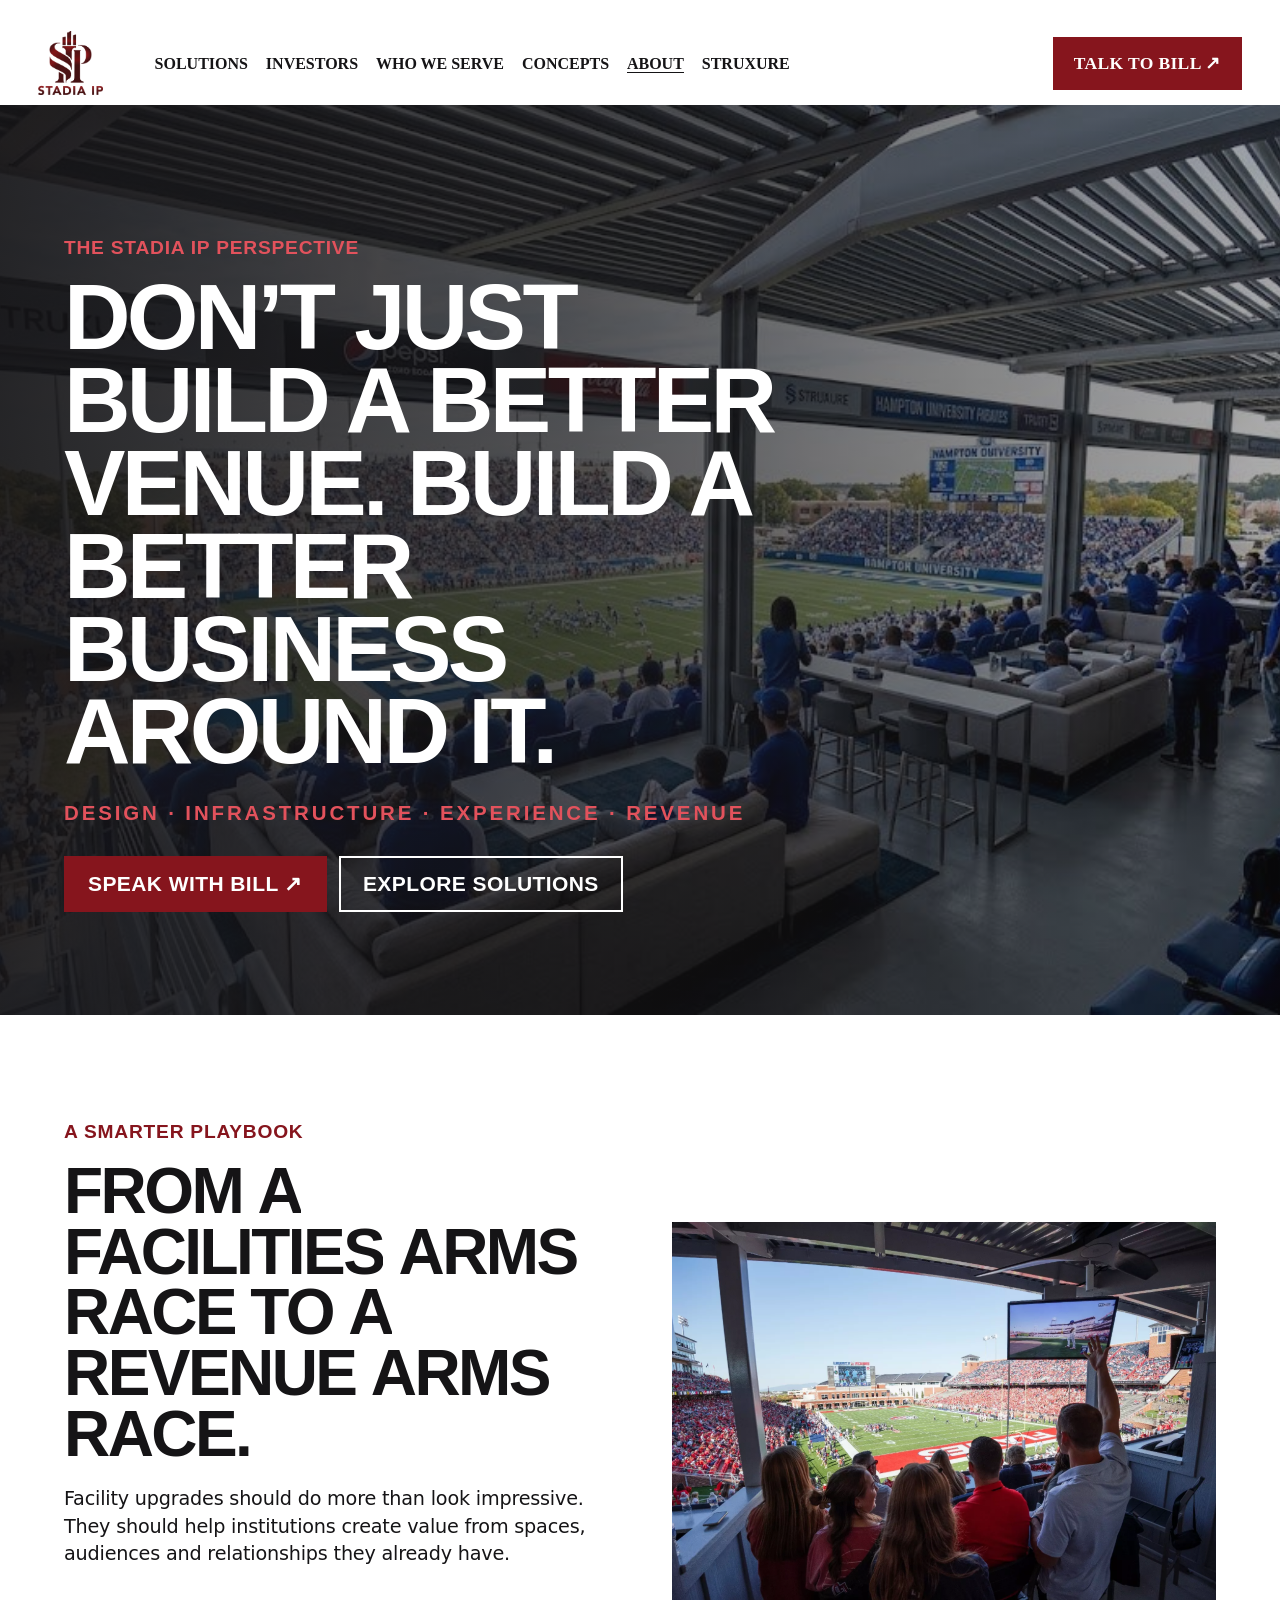
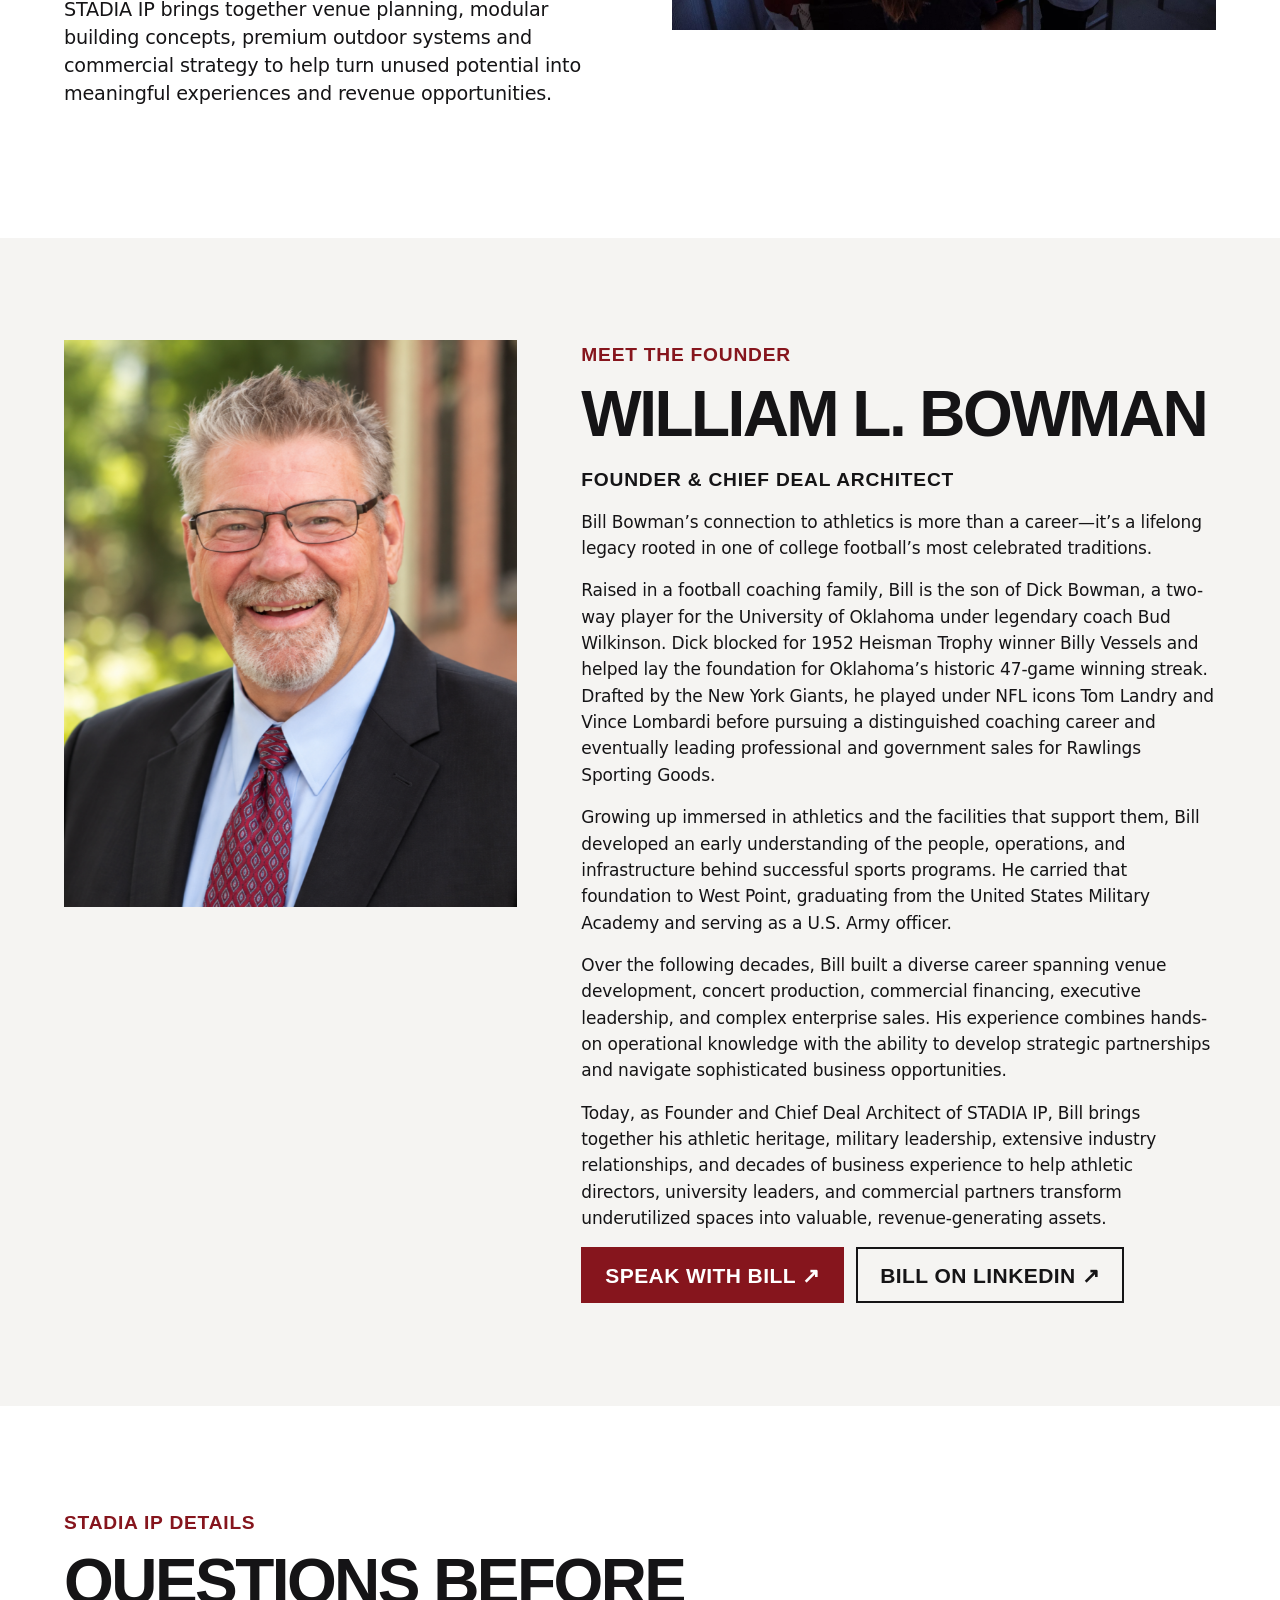
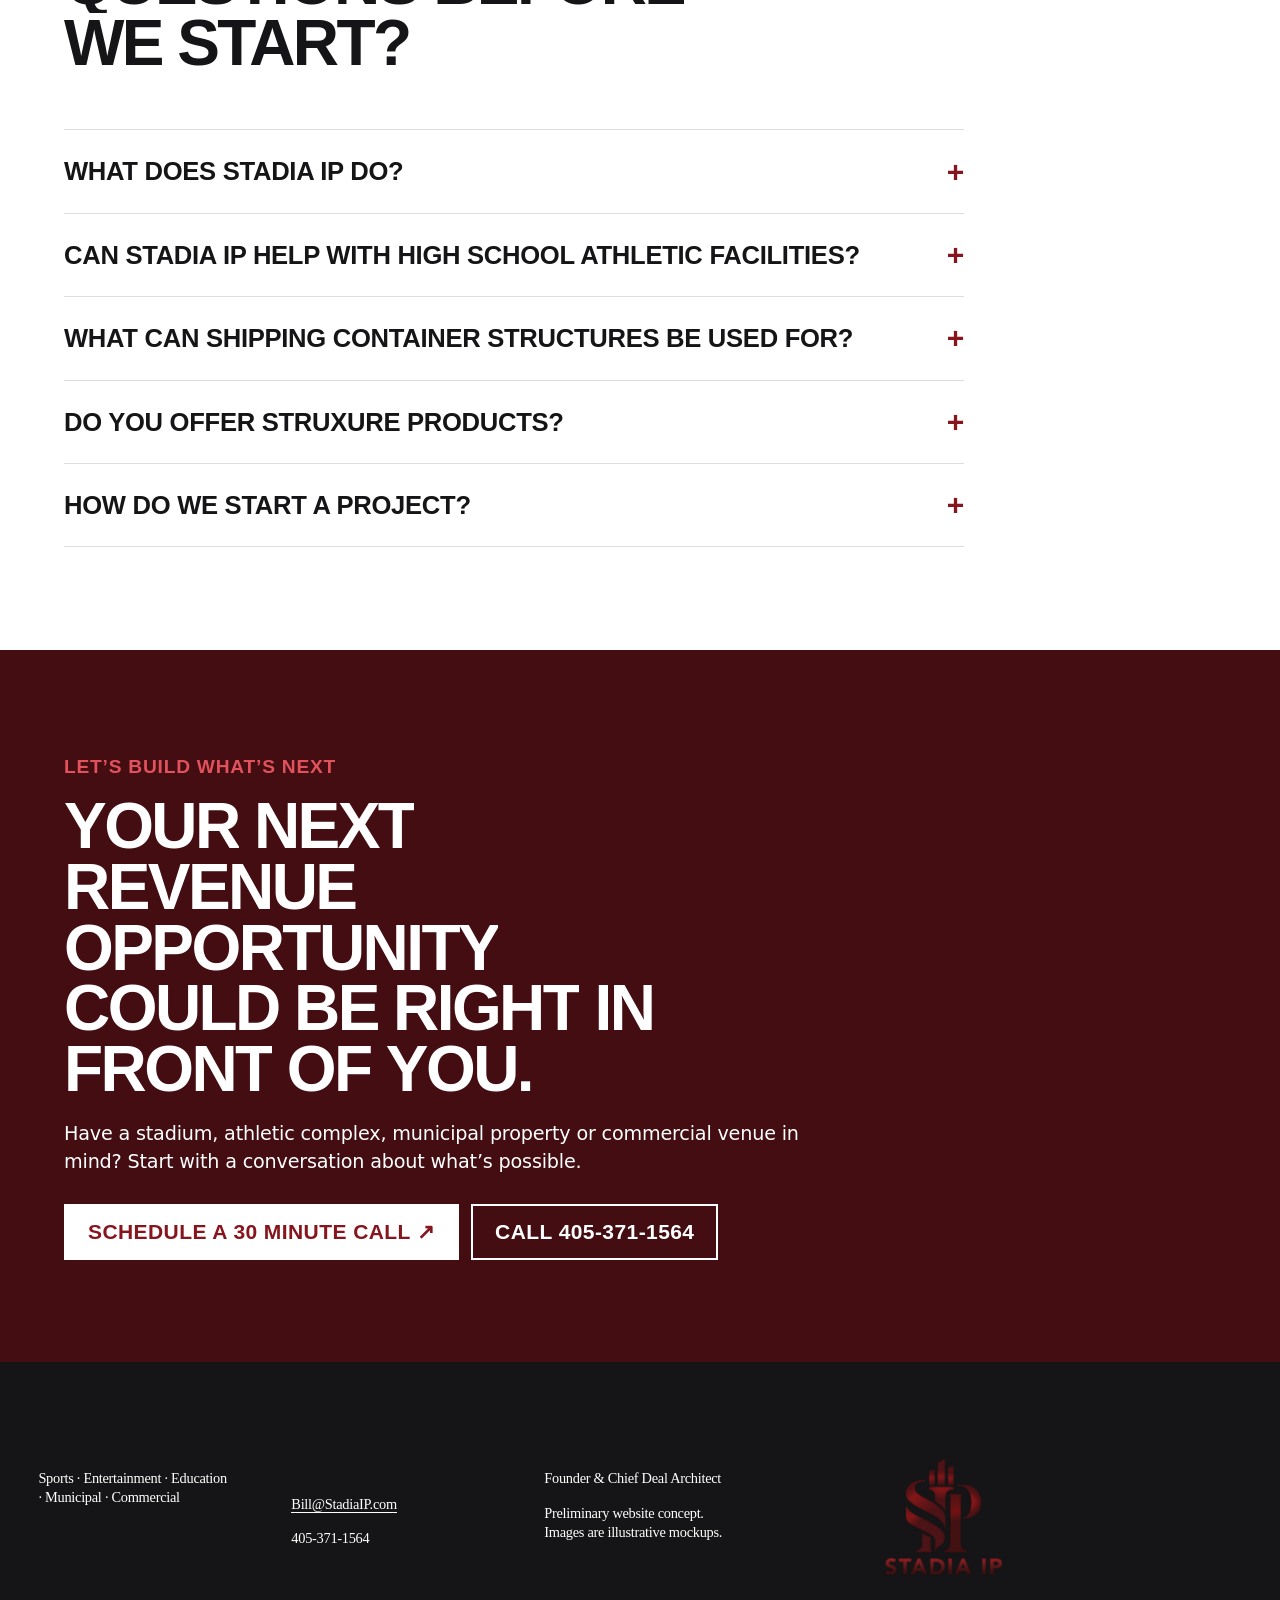
==== about.html @ aebff0ff "Initial commit" ====
<!DOCTYPE html>
<!-- saved from url=(0047)https://snail-tarpon-amw6.squarespace.com/#news -->
<html xmlns:og="http://opengraphprotocol.org/schema/" xmlns:fb="http://www.facebook.com/2008/fbml" lang="en-US" class="yui3-js-enabled js flexbox canvas canvastext webgl no-touch hashchange history draganddrop rgba hsla multiplebgs backgroundsize borderimage borderradius boxshadow textshadow opacity cssanimations csscolumns cssgradients cssreflections csstransforms no-csstransforms3d csstransitions video audio svg inlinesvg svgclippaths" style="--header-height: 109.36250305175781px; scroll-behavior: smooth;"><head><meta http-equiv="Content-Type" content="text/html; charset=UTF-8">
    <meta http-equiv="X-UA-Compatible" content="IE=edge,chrome=1">
    <meta name="viewport" content="width=device-width, initial-scale=1">
    <!-- This is Squarespace. --><!-- snail-tarpon-amw6 -->
<!----><title>About | STADIA IP</title>
<meta http-equiv="Accept-CH" content="Sec-CH-UA-Platform-Version, Sec-CH-UA-Model"><link rel="icon" type="image/x-icon" href="https://assets.squarespace.com/universal/default-favicon.ico">
<meta property="og:site_name" content="STADIA IP">
<meta property="og:title" content="STADIA IP">
<meta property="og:url" content="https://snail-tarpon-amw6.squarespace.com">
<meta property="og:type" content="website">
<meta property="og:image" content="http://static1.squarespace.com/static/6ade6a4ff250497a235a4086/t/6ade6b1d666c682c5da54272/1792961309351/01-stadia-ip.png?format=1500w">
<meta property="og:image:width" content="1500">
<meta property="og:image:height" content="1476">
<meta itemprop="name" content="STADIA IP">
<meta itemprop="url" content="https://snail-tarpon-amw6.squarespace.com">
<meta itemprop="thumbnailUrl" content="http://static1.squarespace.com/static/6ade6a4ff250497a235a4086/t/6ade6b1d666c682c5da54272/1792961309351/01-stadia-ip.png?format=1500w">
<link rel="image_src" href="http://static1.squarespace.com/static/6ade6a4ff250497a235a4086/t/6ade6b1d666c682c5da54272/1792961309351/01-stadia-ip.png?format=1500w">
<meta itemprop="image" content="http://static1.squarespace.com/static/6ade6a4ff250497a235a4086/t/6ade6b1d666c682c5da54272/1792961309351/01-stadia-ip.png?format=1500w">
<meta name="twitter:title" content="STADIA IP">
<meta name="twitter:image" content="http://static1.squarespace.com/static/6ade6a4ff250497a235a4086/t/6ade6b1d666c682c5da54272/1792961309351/01-stadia-ip.png?format=1500w">
<meta name="twitter:url" content="https://snail-tarpon-amw6.squarespace.com">
<meta name="twitter:card" content="summary">
<meta name="description" content="">
<link rel="preconnect" href="https://images.squarespace-cdn.com/">
<link rel="preconnect" href="https://file.squarespace-cdn.com/" crossorigin="">
<style data-sqsp-font-ids="6a31257f494e3c6626e62f24,6a31363e691a2d058d1a1524,6a31294cf7a6ec7aa5238e1a">
/* latin-ext */
@font-face {
  font-family: 'Barlow Condensed';
  font-style: normal;
  font-weight: 700;
  font-display: swap;
  src: url('https://file.squarespace-cdn.com/content/v2/namespaces/fonts/libraries/sqsp/assets/aac384eb-d407-4201-b4d3-59045a99b204/latin-ext.woff2') format('woff2');
  unicode-range: U+0100-02BA, U+02BD-02C5, U+02C7-02CC, U+02CE-02D7, U+02DD-02FF, U+0304, U+0308, U+0329, U+1D00-1DBF, U+1E00-1E9F, U+1EF2-1EFF, U+2020, U+20A0-20AB, U+20AD-20C0, U+2113, U+2C60-2C7F, U+A720-A7FF;
}
/* latin */
@font-face {
  font-family: 'Barlow Condensed';
  font-style: normal;
  font-weight: 700;
  font-display: swap;
  src: url('https://file.squarespace-cdn.com/content/v2/namespaces/fonts/libraries/sqsp/assets/1ed0de6e-4af3-4776-9d09-351af0a1a482/latin.woff2') format('woff2');
  unicode-range: U+0000-00FF, U+0131, U+0152-0153, U+02BB-02BC, U+02C6, U+02DA, U+02DC, U+0304, U+0308, U+0329, U+2000-206F, U+20AC, U+2122, U+2191, U+2193, U+2212, U+2215, U+FEFF, U+FFFD;
}
/* vietnamese */
@font-face {
  font-family: 'Barlow Condensed';
  font-style: normal;
  font-weight: 700;
  font-display: swap;
  src: url('https://file.squarespace-cdn.com/content/v2/namespaces/fonts/libraries/sqsp/assets/40b98d43-04bc-4271-89d7-08c5bbbd30a3/vietnamese.woff2') format('woff2');
  unicode-range: U+0102-0103, U+0110-0111, U+0128-0129, U+0168-0169, U+01A0-01A1, U+01AF-01B0, U+0300-0301, U+0303-0304, U+0308-0309, U+0323, U+0329, U+1EA0-1EF9, U+20AB;
}
/* cyrillic */
@font-face {
  font-family: 'Inter';
  font-style: italic;
  font-weight: 400;
  font-display: swap;
  src: url('https://file.squarespace-cdn.com/content/v2/namespaces/fonts/libraries/sqsp/assets/d3fb858e-54ba-46aa-9946-92290d0e29fc/cyrillic.woff2') format('woff2');
  unicode-range: U+0301, U+0400-045F, U+0490-0491, U+04B0-04B1, U+2116;
}
/* vietnamese */
@font-face {
  font-family: 'Inter';
  font-style: italic;
  font-weight: 400;
  font-display: swap;
  src: url('https://file.squarespace-cdn.com/content/v2/namespaces/fonts/libraries/sqsp/assets/e8210424-06bc-480f-ab24-68c9e3985db8/vietnamese.woff2') format('woff2');
  unicode-range: U+0102-0103, U+0110-0111, U+0128-0129, U+0168-0169, U+01A0-01A1, U+01AF-01B0, U+0300-0301, U+0303-0304, U+0308-0309, U+0323, U+0329, U+1EA0-1EF9, U+20AB;
}
/* latin-ext */
@font-face {
  font-family: 'Inter';
  font-style: italic;
  font-weight: 400;
  font-display: swap;
  src: url('https://file.squarespace-cdn.com/content/v2/namespaces/fonts/libraries/sqsp/assets/5151666f-01d3-446e-bfa4-c8a9a2622d7d/latin-ext.woff2') format('woff2');
  unicode-range: U+0100-02BA, U+02BD-02C5, U+02C7-02CC, U+02CE-02D7, U+02DD-02FF, U+0304, U+0308, U+0329, U+1D00-1DBF, U+1E00-1E9F, U+1EF2-1EFF, U+2020, U+20A0-20AB, U+20AD-20C0, U+2113, U+2C60-2C7F, U+A720-A7FF;
}
/* latin */
@font-face {
  font-family: 'Inter';
  font-style: italic;
  font-weight: 400;
  font-display: swap;
  src: url('https://file.squarespace-cdn.com/content/v2/namespaces/fonts/libraries/sqsp/assets/429e26ea-df2f-47d9-8685-041207252d8c/latin.woff2') format('woff2');
  unicode-range: U+0000-00FF, U+0131, U+0152-0153, U+02BB-02BC, U+02C6, U+02DA, U+02DC, U+0304, U+0308, U+0329, U+2000-206F, U+20AC, U+2122, U+2191, U+2193, U+2212, U+2215, U+FEFF, U+FFFD;
}
/* greek-ext */
@font-face {
  font-family: 'Inter';
  font-style: italic;
  font-weight: 400;
  font-display: swap;
  src: url('https://file.squarespace-cdn.com/content/v2/namespaces/fonts/libraries/sqsp/assets/dc8ef5c0-aa5c-4716-9609-e307cf09992f/greek-ext.woff2') format('woff2');
  unicode-range: U+1F00-1FFF;
}
/* cyrillic-ext */
@font-face {
  font-family: 'Inter';
  font-style: italic;
  font-weight: 400;
  font-display: swap;
  src: url('https://file.squarespace-cdn.com/content/v2/namespaces/fonts/libraries/sqsp/assets/33eec106-c967-4685-845c-712d9f476e39/cyrillic-ext.woff2') format('woff2');
  unicode-range: U+0460-052F, U+1C80-1C8A, U+20B4, U+2DE0-2DFF, U+A640-A69F, U+FE2E-FE2F;
}
/* greek */
@font-face {
  font-family: 'Inter';
  font-style: italic;
  font-weight: 400;
  font-display: swap;
  src: url('https://file.squarespace-cdn.com/content/v2/namespaces/fonts/libraries/sqsp/assets/e639d1a4-c4a9-41cf-a818-cb008dd69288/greek.woff2') format('woff2');
  unicode-range: U+0370-0377, U+037A-037F, U+0384-038A, U+038C, U+038E-03A1, U+03A3-03FF;
}
/* greek-ext */
@font-face {
  font-family: 'Inter';
  font-style: normal;
  font-weight: 400;
  font-display: swap;
  src: url('https://file.squarespace-cdn.com/content/v2/namespaces/fonts/libraries/sqsp/assets/46ea1c70-77cb-4732-997f-3a1f9947dfa7/greek-ext.woff2') format('woff2');
  unicode-range: U+1F00-1FFF;
}
/* latin */
@font-face {
  font-family: 'Inter';
  font-style: normal;
  font-weight: 400;
  font-display: swap;
  src: url('https://file.squarespace-cdn.com/content/v2/namespaces/fonts/libraries/sqsp/assets/ac496057-4c9f-4e6b-ae6d-795906fe1a84/latin.woff2') format('woff2');
  unicode-range: U+0000-00FF, U+0131, U+0152-0153, U+02BB-02BC, U+02C6, U+02DA, U+02DC, U+0304, U+0308, U+0329, U+2000-206F, U+20AC, U+2122, U+2191, U+2193, U+2212, U+2215, U+FEFF, U+FFFD;
}
/* cyrillic */
@font-face {
  font-family: 'Inter';
  font-style: normal;
  font-weight: 400;
  font-display: swap;
  src: url('https://file.squarespace-cdn.com/content/v2/namespaces/fonts/libraries/sqsp/assets/c9c27ed9-4328-4bd2-b631-aad26e3550c4/cyrillic.woff2') format('woff2');
  unicode-range: U+0301, U+0400-045F, U+0490-0491, U+04B0-04B1, U+2116;
}
/* latin-ext */
@font-face {
  font-family: 'Inter';
  font-style: normal;
  font-weight: 400;
  font-display: swap;
  src: url('https://file.squarespace-cdn.com/content/v2/namespaces/fonts/libraries/sqsp/assets/b050ea96-eab8-43c5-8d4e-cd30fec00ffd/latin-ext.woff2') format('woff2');
  unicode-range: U+0100-02BA, U+02BD-02C5, U+02C7-02CC, U+02CE-02D7, U+02DD-02FF, U+0304, U+0308, U+0329, U+1D00-1DBF, U+1E00-1E9F, U+1EF2-1EFF, U+2020, U+20A0-20AB, U+20AD-20C0, U+2113, U+2C60-2C7F, U+A720-A7FF;
}
/* greek */
@font-face {
  font-family: 'Inter';
  font-style: normal;
  font-weight: 400;
  font-display: swap;
  src: url('https://file.squarespace-cdn.com/content/v2/namespaces/fonts/libraries/sqsp/assets/b557cbe0-bcc3-46d0-98c2-09f4b38fae29/greek.woff2') format('woff2');
  unicode-range: U+0370-0377, U+037A-037F, U+0384-038A, U+038C, U+038E-03A1, U+03A3-03FF;
}
/* vietnamese */
@font-face {
  font-family: 'Inter';
  font-style: normal;
  font-weight: 400;
  font-display: swap;
  src: url('https://file.squarespace-cdn.com/content/v2/namespaces/fonts/libraries/sqsp/assets/0887871a-2620-4b03-a49c-2ca9c42aeafb/vietnamese.woff2') format('woff2');
  unicode-range: U+0102-0103, U+0110-0111, U+0128-0129, U+0168-0169, U+01A0-01A1, U+01AF-01B0, U+0300-0301, U+0303-0304, U+0308-0309, U+0323, U+0329, U+1EA0-1EF9, U+20AB;
}
/* cyrillic-ext */
@font-face {
  font-family: 'Inter';
  font-style: normal;
  font-weight: 400;
  font-display: swap;
  src: url('https://file.squarespace-cdn.com/content/v2/namespaces/fonts/libraries/sqsp/assets/81eea474-93a2-4824-8dfb-80888dd9d833/cyrillic-ext.woff2') format('woff2');
  unicode-range: U+0460-052F, U+1C80-1C8A, U+20B4, U+2DE0-2DFF, U+A640-A69F, U+FE2E-FE2F;
}
/* latin */
@font-face {
  font-family: 'DM Sans';
  font-style: italic;
  font-weight: 400;
  font-display: swap;
  src: url('https://file.squarespace-cdn.com/content/v2/namespaces/fonts/libraries/sqsp/assets/db415387-dece-4812-ac10-5c31109e8223/latin.woff2') format('woff2');
  unicode-range: U+0000-00FF, U+0131, U+0152-0153, U+02BB-02BC, U+02C6, U+02DA, U+02DC, U+0304, U+0308, U+0329, U+2000-206F, U+20AC, U+2122, U+2191, U+2193, U+2212, U+2215, U+FEFF, U+FFFD;
}
/* latin-ext */
@font-face {
  font-family: 'DM Sans';
  font-style: italic;
  font-weight: 400;
  font-display: swap;
  src: url('https://file.squarespace-cdn.com/content/v2/namespaces/fonts/libraries/sqsp/assets/1382a153-cefa-4083-b9ed-ce03fccb2f43/latin-ext.woff2') format('woff2');
  unicode-range: U+0100-02BA, U+02BD-02C5, U+02C7-02CC, U+02CE-02D7, U+02DD-02FF, U+0304, U+0308, U+0329, U+1D00-1DBF, U+1E00-1E9F, U+1EF2-1EFF, U+2020, U+20A0-20AB, U+20AD-20C0, U+2113, U+2C60-2C7F, U+A720-A7FF;
}
/* vietnamese */
@font-face {
  font-family: 'Inter';
  font-style: normal;
  font-weight: 700;
  font-display: swap;
  src: url('https://file.squarespace-cdn.com/content/v2/namespaces/fonts/libraries/sqsp/assets/4113b352-221c-42b4-ab47-e24f5cb0bc41/vietnamese.woff2') format('woff2');
  unicode-range: U+0102-0103, U+0110-0111, U+0128-0129, U+0168-0169, U+01A0-01A1, U+01AF-01B0, U+0300-0301, U+0303-0304, U+0308-0309, U+0323, U+0329, U+1EA0-1EF9, U+20AB;
}
/* latin */
@font-face {
  font-family: 'Inter';
  font-style: normal;
  font-weight: 700;
  font-display: swap;
  src: url('https://file.squarespace-cdn.com/content/v2/namespaces/fonts/libraries/sqsp/assets/b649195f-d7be-4a83-88d7-87c74c1f1590/latin.woff2') format('woff2');
  unicode-range: U+0000-00FF, U+0131, U+0152-0153, U+02BB-02BC, U+02C6, U+02DA, U+02DC, U+0304, U+0308, U+0329, U+2000-206F, U+20AC, U+2122, U+2191, U+2193, U+2212, U+2215, U+FEFF, U+FFFD;
}
/* cyrillic-ext */
@font-face {
  font-family: 'Inter';
  font-style: normal;
  font-weight: 700;
  font-display: swap;
  src: url('https://file.squarespace-cdn.com/content/v2/namespaces/fonts/libraries/sqsp/assets/66c18e4b-9e34-4808-b5a0-eebe9c0564b3/cyrillic-ext.woff2') format('woff2');
  unicode-range: U+0460-052F, U+1C80-1C8A, U+20B4, U+2DE0-2DFF, U+A640-A69F, U+FE2E-FE2F;
}
/* latin-ext */
@font-face {
  font-family: 'Inter';
  font-style: normal;
  font-weight: 700;
  font-display: swap;
  src: url('https://file.squarespace-cdn.com/content/v2/namespaces/fonts/libraries/sqsp/assets/c0b7ce99-3bb0-49ab-bef5-53895f60c291/latin-ext.woff2') format('woff2');
  unicode-range: U+0100-02BA, U+02BD-02C5, U+02C7-02CC, U+02CE-02D7, U+02DD-02FF, U+0304, U+0308, U+0329, U+1D00-1DBF, U+1E00-1E9F, U+1EF2-1EFF, U+2020, U+20A0-20AB, U+20AD-20C0, U+2113, U+2C60-2C7F, U+A720-A7FF;
}
/* cyrillic */
@font-face {
  font-family: 'Inter';
  font-style: normal;
  font-weight: 700;
  font-display: swap;
  src: url('https://file.squarespace-cdn.com/content/v2/namespaces/fonts/libraries/sqsp/assets/af0b57b3-b798-4c02-82c8-b63af1181a46/cyrillic.woff2') format('woff2');
  unicode-range: U+0301, U+0400-045F, U+0490-0491, U+04B0-04B1, U+2116;
}
/* greek-ext */
@font-face {
  font-family: 'Inter';
  font-style: normal;
  font-weight: 700;
  font-display: swap;
  src: url('https://file.squarespace-cdn.com/content/v2/namespaces/fonts/libraries/sqsp/assets/91ca4c6c-314a-443f-a934-1537bf1e83d4/greek-ext.woff2') format('woff2');
  unicode-range: U+1F00-1FFF;
}
/* greek */
@font-face {
  font-family: 'Inter';
  font-style: normal;
  font-weight: 700;
  font-display: swap;
  src: url('https://file.squarespace-cdn.com/content/v2/namespaces/fonts/libraries/sqsp/assets/c75aaa21-9fdf-4207-8451-1d0a1c883b88/greek.woff2') format('woff2');
  unicode-range: U+0370-0377, U+037A-037F, U+0384-038A, U+038C, U+038E-03A1, U+03A3-03FF;
}
/* vietnamese */
@font-face {
  font-family: 'Barlow Condensed';
  font-style: italic;
  font-weight: 700;
  font-display: swap;
  src: url('https://file.squarespace-cdn.com/content/v2/namespaces/fonts/libraries/sqsp/assets/3c6aa212-2f45-40ed-a658-9c8dd76f2ef7/vietnamese.woff2') format('woff2');
  unicode-range: U+0102-0103, U+0110-0111, U+0128-0129, U+0168-0169, U+01A0-01A1, U+01AF-01B0, U+0300-0301, U+0303-0304, U+0308-0309, U+0323, U+0329, U+1EA0-1EF9, U+20AB;
}
/* latin-ext */
@font-face {
  font-family: 'Barlow Condensed';
  font-style: italic;
  font-weight: 700;
  font-display: swap;
  src: url('https://file.squarespace-cdn.com/content/v2/namespaces/fonts/libraries/sqsp/assets/be960f46-5c49-47bd-ac1c-9247216d38f6/latin-ext.woff2') format('woff2');
  unicode-range: U+0100-02BA, U+02BD-02C5, U+02C7-02CC, U+02CE-02D7, U+02DD-02FF, U+0304, U+0308, U+0329, U+1D00-1DBF, U+1E00-1E9F, U+1EF2-1EFF, U+2020, U+20A0-20AB, U+20AD-20C0, U+2113, U+2C60-2C7F, U+A720-A7FF;
}
/* latin */
@font-face {
  font-family: 'Barlow Condensed';
  font-style: italic;
  font-weight: 700;
  font-display: swap;
  src: url('https://file.squarespace-cdn.com/content/v2/namespaces/fonts/libraries/sqsp/assets/80a09541-37ef-4b5c-b4f3-698fb50fe136/latin.woff2') format('woff2');
  unicode-range: U+0000-00FF, U+0131, U+0152-0153, U+02BB-02BC, U+02C6, U+02DA, U+02DC, U+0304, U+0308, U+0329, U+2000-206F, U+20AC, U+2122, U+2191, U+2193, U+2212, U+2215, U+FEFF, U+FFFD;
}
/* latin */
@font-face {
  font-family: 'Barlow Condensed';
  font-style: normal;
  font-weight: 800;
  font-display: swap;
  src: url('https://file.squarespace-cdn.com/content/v2/namespaces/fonts/libraries/sqsp/assets/08dfcf37-8015-4a59-b985-dc863b663a46/latin.woff2') format('woff2');
  unicode-range: U+0000-00FF, U+0131, U+0152-0153, U+02BB-02BC, U+02C6, U+02DA, U+02DC, U+0304, U+0308, U+0329, U+2000-206F, U+20AC, U+2122, U+2191, U+2193, U+2212, U+2215, U+FEFF, U+FFFD;
}
/* vietnamese */
@font-face {
  font-family: 'Barlow Condensed';
  font-style: normal;
  font-weight: 800;
  font-display: swap;
  src: url('https://file.squarespace-cdn.com/content/v2/namespaces/fonts/libraries/sqsp/assets/c73cde9f-b7f1-4801-bccc-15486584d6da/vietnamese.woff2') format('woff2');
  unicode-range: U+0102-0103, U+0110-0111, U+0128-0129, U+0168-0169, U+01A0-01A1, U+01AF-01B0, U+0300-0301, U+0303-0304, U+0308-0309, U+0323, U+0329, U+1EA0-1EF9, U+20AB;
}
/* latin-ext */
@font-face {
  font-family: 'Barlow Condensed';
  font-style: normal;
  font-weight: 800;
  font-display: swap;
  src: url('https://file.squarespace-cdn.com/content/v2/namespaces/fonts/libraries/sqsp/assets/f6aedbfb-1de6-41ed-8e69-0da2cf40aab0/latin-ext.woff2') format('woff2');
  unicode-range: U+0100-02BA, U+02BD-02C5, U+02C7-02CC, U+02CE-02D7, U+02DD-02FF, U+0304, U+0308, U+0329, U+1D00-1DBF, U+1E00-1E9F, U+1EF2-1EFF, U+2020, U+20A0-20AB, U+20AD-20C0, U+2113, U+2C60-2C7F, U+A720-A7FF;
}
/* latin-ext */
@font-face {
  font-family: 'DM Sans';
  font-style: italic;
  font-weight: 700;
  font-display: swap;
  src: url('https://file.squarespace-cdn.com/content/v2/namespaces/fonts/libraries/sqsp/assets/1b45482b-5d49-46de-8b77-74a05e129427/latin-ext.woff2') format('woff2');
  unicode-range: U+0100-02BA, U+02BD-02C5, U+02C7-02CC, U+02CE-02D7, U+02DD-02FF, U+0304, U+0308, U+0329, U+1D00-1DBF, U+1E00-1E9F, U+1EF2-1EFF, U+2020, U+20A0-20AB, U+20AD-20C0, U+2113, U+2C60-2C7F, U+A720-A7FF;
}
/* latin */
@font-face {
  font-family: 'DM Sans';
  font-style: italic;
  font-weight: 700;
  font-display: swap;
  src: url('https://file.squarespace-cdn.com/content/v2/namespaces/fonts/libraries/sqsp/assets/dc1ac087-facb-4be5-b95e-65b2d46a167e/latin.woff2') format('woff2');
  unicode-range: U+0000-00FF, U+0131, U+0152-0153, U+02BB-02BC, U+02C6, U+02DA, U+02DC, U+0304, U+0308, U+0329, U+2000-206F, U+20AC, U+2122, U+2191, U+2193, U+2212, U+2215, U+FEFF, U+FFFD;
}
/* cyrillic-ext */
@font-face {
  font-family: 'Inter';
  font-style: normal;
  font-weight: 500;
  font-display: swap;
  src: url('https://file.squarespace-cdn.com/content/v2/namespaces/fonts/libraries/sqsp/assets/0c454122-d521-40bf-9415-da45ee1e5427/cyrillic-ext.woff2') format('woff2');
  unicode-range: U+0460-052F, U+1C80-1C8A, U+20B4, U+2DE0-2DFF, U+A640-A69F, U+FE2E-FE2F;
}
/* cyrillic */
@font-face {
  font-family: 'Inter';
  font-style: normal;
  font-weight: 500;
  font-display: swap;
  src: url('https://file.squarespace-cdn.com/content/v2/namespaces/fonts/libraries/sqsp/assets/30392945-f875-4629-b4ce-1cd240953d64/cyrillic.woff2') format('woff2');
  unicode-range: U+0301, U+0400-045F, U+0490-0491, U+04B0-04B1, U+2116;
}
/* greek */
@font-face {
  font-family: 'Inter';
  font-style: normal;
  font-weight: 500;
  font-display: swap;
  src: url('https://file.squarespace-cdn.com/content/v2/namespaces/fonts/libraries/sqsp/assets/ab9667b0-db7e-4c1b-8cbd-080a26b565d0/greek.woff2') format('woff2');
  unicode-range: U+0370-0377, U+037A-037F, U+0384-038A, U+038C, U+038E-03A1, U+03A3-03FF;
}
/* greek-ext */
@font-face {
  font-family: 'Inter';
  font-style: normal;
  font-weight: 500;
  font-display: swap;
  src: url('https://file.squarespace-cdn.com/content/v2/namespaces/fonts/libraries/sqsp/assets/546a0214-a253-4d33-8c9a-9e14db19c86c/greek-ext.woff2') format('woff2');
  unicode-range: U+1F00-1FFF;
}
/* vietnamese */
@font-face {
  font-family: 'Inter';
  font-style: normal;
  font-weight: 500;
  font-display: swap;
  src: url('https://file.squarespace-cdn.com/content/v2/namespaces/fonts/libraries/sqsp/assets/432aa354-8673-4500-a6f1-72e1baeab111/vietnamese.woff2') format('woff2');
  unicode-range: U+0102-0103, U+0110-0111, U+0128-0129, U+0168-0169, U+01A0-01A1, U+01AF-01B0, U+0300-0301, U+0303-0304, U+0308-0309, U+0323, U+0329, U+1EA0-1EF9, U+20AB;
}
/* latin */
@font-face {
  font-family: 'Inter';
  font-style: normal;
  font-weight: 500;
  font-display: swap;
  src: url('https://file.squarespace-cdn.com/content/v2/namespaces/fonts/libraries/sqsp/assets/935205cf-c37d-4a5e-b0c0-fa45f321e213/latin.woff2') format('woff2');
  unicode-range: U+0000-00FF, U+0131, U+0152-0153, U+02BB-02BC, U+02C6, U+02DA, U+02DC, U+0304, U+0308, U+0329, U+2000-206F, U+20AC, U+2122, U+2191, U+2193, U+2212, U+2215, U+FEFF, U+FFFD;
}
/* latin-ext */
@font-face {
  font-family: 'Inter';
  font-style: normal;
  font-weight: 500;
  font-display: swap;
  src: url('https://file.squarespace-cdn.com/content/v2/namespaces/fonts/libraries/sqsp/assets/702f4d93-ae31-4e81-817d-b6b451662788/latin-ext.woff2') format('woff2');
  unicode-range: U+0100-02BA, U+02BD-02C5, U+02C7-02CC, U+02CE-02D7, U+02DD-02FF, U+0304, U+0308, U+0329, U+1D00-1DBF, U+1E00-1E9F, U+1EF2-1EFF, U+2020, U+20A0-20AB, U+20AD-20C0, U+2113, U+2C60-2C7F, U+A720-A7FF;
}
/* latin-ext */
@font-face {
  font-family: 'Barlow Condensed';
  font-style: italic;
  font-weight: 800;
  font-display: swap;
  src: url('https://file.squarespace-cdn.com/content/v2/namespaces/fonts/libraries/sqsp/assets/5ab44076-1cb2-406d-9087-90c8d9bb0d3f/latin-ext.woff2') format('woff2');
  unicode-range: U+0100-02BA, U+02BD-02C5, U+02C7-02CC, U+02CE-02D7, U+02DD-02FF, U+0304, U+0308, U+0329, U+1D00-1DBF, U+1E00-1E9F, U+1EF2-1EFF, U+2020, U+20A0-20AB, U+20AD-20C0, U+2113, U+2C60-2C7F, U+A720-A7FF;
}
/* vietnamese */
@font-face {
  font-family: 'Barlow Condensed';
  font-style: italic;
  font-weight: 800;
  font-display: swap;
  src: url('https://file.squarespace-cdn.com/content/v2/namespaces/fonts/libraries/sqsp/assets/27c88deb-29ba-4790-aeda-623eb5c1dd4a/vietnamese.woff2') format('woff2');
  unicode-range: U+0102-0103, U+0110-0111, U+0128-0129, U+0168-0169, U+01A0-01A1, U+01AF-01B0, U+0300-0301, U+0303-0304, U+0308-0309, U+0323, U+0329, U+1EA0-1EF9, U+20AB;
}
/* latin */
@font-face {
  font-family: 'Barlow Condensed';
  font-style: italic;
  font-weight: 800;
  font-display: swap;
  src: url('https://file.squarespace-cdn.com/content/v2/namespaces/fonts/libraries/sqsp/assets/aacc3536-2aec-4650-b7b1-d1fb199bea8f/latin.woff2') format('woff2');
  unicode-range: U+0000-00FF, U+0131, U+0152-0153, U+02BB-02BC, U+02C6, U+02DA, U+02DC, U+0304, U+0308, U+0329, U+2000-206F, U+20AC, U+2122, U+2191, U+2193, U+2212, U+2215, U+FEFF, U+FFFD;
}
/* latin */
@font-face {
  font-family: 'DM Sans';
  font-style: normal;
  font-weight: 700;
  font-display: swap;
  src: url('https://file.squarespace-cdn.com/content/v2/namespaces/fonts/libraries/sqsp/assets/577c482f-5d3b-4267-a7ec-5ae6bbd48930/latin.woff2') format('woff2');
  unicode-range: U+0000-00FF, U+0131, U+0152-0153, U+02BB-02BC, U+02C6, U+02DA, U+02DC, U+0304, U+0308, U+0329, U+2000-206F, U+20AC, U+2122, U+2191, U+2193, U+2212, U+2215, U+FEFF, U+FFFD;
}
/* latin-ext */
@font-face {
  font-family: 'DM Sans';
  font-style: normal;
  font-weight: 700;
  font-display: swap;
  src: url('https://file.squarespace-cdn.com/content/v2/namespaces/fonts/libraries/sqsp/assets/b6ca9edb-5857-4032-90ed-62c5da0b6799/latin-ext.woff2') format('woff2');
  unicode-range: U+0100-02BA, U+02BD-02C5, U+02C7-02CC, U+02CE-02D7, U+02DD-02FF, U+0304, U+0308, U+0329, U+1D00-1DBF, U+1E00-1E9F, U+1EF2-1EFF, U+2020, U+20A0-20AB, U+20AD-20C0, U+2113, U+2C60-2C7F, U+A720-A7FF;
}
/* vietnamese */
@font-face {
  font-family: 'Inter';
  font-style: italic;
  font-weight: 700;
  font-display: swap;
  src: url('https://file.squarespace-cdn.com/content/v2/namespaces/fonts/libraries/sqsp/assets/43b885bd-1ffc-4174-bb56-c4516b5a0bda/vietnamese.woff2') format('woff2');
  unicode-range: U+0102-0103, U+0110-0111, U+0128-0129, U+0168-0169, U+01A0-01A1, U+01AF-01B0, U+0300-0301, U+0303-0304, U+0308-0309, U+0323, U+0329, U+1EA0-1EF9, U+20AB;
}
/* cyrillic */
@font-face {
  font-family: 'Inter';
  font-style: italic;
  font-weight: 700;
  font-display: swap;
  src: url('https://file.squarespace-cdn.com/content/v2/namespaces/fonts/libraries/sqsp/assets/abae1e68-19ae-4681-89e9-6592b3950970/cyrillic.woff2') format('woff2');
  unicode-range: U+0301, U+0400-045F, U+0490-0491, U+04B0-04B1, U+2116;
}
/* greek */
@font-face {
  font-family: 'Inter';
  font-style: italic;
  font-weight: 700;
  font-display: swap;
  src: url('https://file.squarespace-cdn.com/content/v2/namespaces/fonts/libraries/sqsp/assets/77de0f30-8d86-4584-a0e8-51038b4baeb7/greek.woff2') format('woff2');
  unicode-range: U+0370-0377, U+037A-037F, U+0384-038A, U+038C, U+038E-03A1, U+03A3-03FF;
}
/* greek-ext */
@font-face {
  font-family: 'Inter';
  font-style: italic;
  font-weight: 700;
  font-display: swap;
  src: url('https://file.squarespace-cdn.com/content/v2/namespaces/fonts/libraries/sqsp/assets/a1b8ee65-fb79-4baa-a2f3-43e6d05fcead/greek-ext.woff2') format('woff2');
  unicode-range: U+1F00-1FFF;
}
/* latin */
@font-face {
  font-family: 'Inter';
  font-style: italic;
  font-weight: 700;
  font-display: swap;
  src: url('https://file.squarespace-cdn.com/content/v2/namespaces/fonts/libraries/sqsp/assets/f54c4727-130a-49bb-829f-0eefffeab0fa/latin.woff2') format('woff2');
  unicode-range: U+0000-00FF, U+0131, U+0152-0153, U+02BB-02BC, U+02C6, U+02DA, U+02DC, U+0304, U+0308, U+0329, U+2000-206F, U+20AC, U+2122, U+2191, U+2193, U+2212, U+2215, U+FEFF, U+FFFD;
}
/* cyrillic-ext */
@font-face {
  font-family: 'Inter';
  font-style: italic;
  font-weight: 700;
  font-display: swap;
  src: url('https://file.squarespace-cdn.com/content/v2/namespaces/fonts/libraries/sqsp/assets/4ec15bb5-94d5-48b8-8413-1a58fbe384a9/cyrillic-ext.woff2') format('woff2');
  unicode-range: U+0460-052F, U+1C80-1C8A, U+20B4, U+2DE0-2DFF, U+A640-A69F, U+FE2E-FE2F;
}
/* latin-ext */
@font-face {
  font-family: 'Inter';
  font-style: italic;
  font-weight: 700;
  font-display: swap;
  src: url('https://file.squarespace-cdn.com/content/v2/namespaces/fonts/libraries/sqsp/assets/b545ee98-cc9b-41d7-b56a-96eccd4569e9/latin-ext.woff2') format('woff2');
  unicode-range: U+0100-02BA, U+02BD-02C5, U+02C7-02CC, U+02CE-02D7, U+02DD-02FF, U+0304, U+0308, U+0329, U+1D00-1DBF, U+1E00-1E9F, U+1EF2-1EFF, U+2020, U+20A0-20AB, U+20AD-20C0, U+2113, U+2C60-2C7F, U+A720-A7FF;
}
/* latin-ext */
@font-face {
  font-family: 'DM Sans';
  font-style: normal;
  font-weight: 400;
  font-display: swap;
  src: url('https://file.squarespace-cdn.com/content/v2/namespaces/fonts/libraries/sqsp/assets/5cf14155-7d47-4db1-9a03-ba097cb7135c/latin-ext.woff2') format('woff2');
  unicode-range: U+0100-02BA, U+02BD-02C5, U+02C7-02CC, U+02CE-02D7, U+02DD-02FF, U+0304, U+0308, U+0329, U+1D00-1DBF, U+1E00-1E9F, U+1EF2-1EFF, U+2020, U+20A0-20AB, U+20AD-20C0, U+2113, U+2C60-2C7F, U+A720-A7FF;
}
/* latin */
@font-face {
  font-family: 'DM Sans';
  font-style: normal;
  font-weight: 400;
  font-display: swap;
  src: url('https://file.squarespace-cdn.com/content/v2/namespaces/fonts/libraries/sqsp/assets/2d0961b9-92a8-4b05-bc35-6c067b4492b9/latin.woff2') format('woff2');
  unicode-range: U+0000-00FF, U+0131, U+0152-0153, U+02BB-02BC, U+02C6, U+02DA, U+02DC, U+0304, U+0308, U+0329, U+2000-206F, U+20AC, U+2122, U+2191, U+2193, U+2212, U+2215, U+FEFF, U+FFFD;
}
</style><script type="text/javascript" defer="true" src="./modern.js.download"></script>
<script data-name="static-context">Static = window.Static || {}; Static.SQUARESPACE_CONTEXT = {"betaFeatureFlags":["bfcm_2026","campaigns_new_image_layout_picker","sms-campaigns","cdk_website_components_video_container_styles_enabled","enable_form_submission_trigger","campaigns_import_discounts","campaigns_table_v2","scripts_defer","campaigns_thumbnail_layout","in-product-messaging-banners-oct-5","product_block_editor_r2","campaigns_discount_section_in_blasts","campaigns_merch_state","marketing_landing_page","plp_filters_v2_expanded_frontend_filters","nested_categories","override_block_styles","commerce_product_payment_plan_editing","marketing_automations","i18n_beta_website_locales","website_styles_ui_enabled","cdk_website_components_product_enabled","campaigns_discount_section_in_automations","new_stacked_index","member_areas_feature","supports_versioned_template_assets","contacts_and_campaigns_redesign"],"facebookAppId":"314192535267336","facebookApiVersion":"v6.0","rollups":{"squarespace-announcement-bar":{"js":"//assets.squarespace.com/universal/scripts-compressed/announcement-bar-89ac383b71064f00-min.en-US.js"},"squarespace-audio-player":{"css":"//assets.squarespace.com/universal/styles-compressed/audio-player-2ed9b5e81e0206fd-min.en-US.css","js":"//assets.squarespace.com/universal/scripts-compressed/audio-player-19d1a6e5d6f617a6-min.en-US.js"},"squarespace-blog-collection-list":{"css":"//assets.squarespace.com/universal/styles-compressed/blog-collection-list-ab0584c5115e2866-min.en-US.css","js":"//assets.squarespace.com/universal/scripts-compressed/blog-collection-list-0686a61875811dc6-min.en-US.js"},"squarespace-calendar-block-renderer":{"css":"//assets.squarespace.com/universal/styles-compressed/calendar-block-renderer-e9e61fa1880a1136-min.en-US.css","js":"//assets.squarespace.com/universal/scripts-compressed/calendar-block-renderer-382176b0a5a3ceed-min.en-US.js"},"squarespace-chartjs-helpers":{"css":"//assets.squarespace.com/universal/styles-compressed/chartjs-helpers-8bb27000fe33f98f-min.en-US.css","js":"//assets.squarespace.com/universal/scripts-compressed/chartjs-helpers-47f0a74cc96984ef-min.en-US.js"},"squarespace-comments":{"css":"//assets.squarespace.com/universal/styles-compressed/comments-65d25d42668db65f-min.en-US.css","js":"//assets.squarespace.com/universal/scripts-compressed/comments-44b5c7980f6897ba-min.en-US.js"},"squarespace-custom-css-popup":{"css":"//assets.squarespace.com/universal/styles-compressed/custom-css-popup-74f527ddcde8d02a-min.en-US.css","js":"//assets.squarespace.com/universal/scripts-compressed/custom-css-popup-34e029f1104fcd79-min.en-US.js"},"squarespace-dialog":{"css":"//assets.squarespace.com/universal/styles-compressed/dialog-d1f309e789e15bcc-min.en-US.css","js":"//assets.squarespace.com/universal/scripts-compressed/dialog-99d4eae4e55e8908-min.en-US.js"},"squarespace-events-collection":{"css":"//assets.squarespace.com/universal/styles-compressed/events-collection-e9e61fa1880a1136-min.en-US.css","js":"//assets.squarespace.com/universal/scripts-compressed/events-collection-edf659eb300081da-min.en-US.js"},"squarespace-form-rendering-utils":{"js":"//assets.squarespace.com/universal/scripts-compressed/form-rendering-utils-b7959980024fa790-min.en-US.js"},"squarespace-forms":{"css":"//assets.squarespace.com/universal/styles-compressed/forms-a4992eb689bd3dbc-min.en-US.css","js":"//assets.squarespace.com/universal/scripts-compressed/forms-dcfb8d66c6b93f35-min.en-US.js"},"squarespace-gallery-collection-list":{"css":"//assets.squarespace.com/universal/styles-compressed/gallery-collection-list-ab0584c5115e2866-min.en-US.css","js":"//assets.squarespace.com/universal/scripts-compressed/gallery-collection-list-0195af9a4a19c613-min.en-US.js"},"squarespace-image-zoom":{"css":"//assets.squarespace.com/universal/styles-compressed/image-zoom-ab0584c5115e2866-min.en-US.css","js":"//assets.squarespace.com/universal/scripts-compressed/image-zoom-55f1020a4010e4a0-min.en-US.js"},"squarespace-pinterest":{"css":"//assets.squarespace.com/universal/styles-compressed/pinterest-ab0584c5115e2866-min.en-US.css","js":"//assets.squarespace.com/universal/scripts-compressed/pinterest-9258aef506b0667d-min.en-US.js"},"squarespace-popup-overlay":{"css":"//assets.squarespace.com/universal/styles-compressed/popup-overlay-f39ec8cdc95ccd84-min.en-US.css","js":"//assets.squarespace.com/universal/scripts-compressed/popup-overlay-3bf6c13b631d1459-min.en-US.js"},"squarespace-product-quick-view":{"css":"//assets.squarespace.com/universal/styles-compressed/product-quick-view-a4992eb689bd3dbc-min.en-US.css","js":"//assets.squarespace.com/universal/scripts-compressed/product-quick-view-8d245dbed5af0fd3-min.en-US.js"},"squarespace-products-collection-item-v2":{"css":"//assets.squarespace.com/universal/styles-compressed/products-collection-item-v2-ab0584c5115e2866-min.en-US.css","js":"//assets.squarespace.com/universal/scripts-compressed/products-collection-item-v2-01f5274ae5ad2e17-min.en-US.js"},"squarespace-products-collection-list-v2":{"css":"//assets.squarespace.com/universal/styles-compressed/products-collection-list-v2-ab0584c5115e2866-min.en-US.css","js":"//assets.squarespace.com/universal/scripts-compressed/products-collection-list-v2-deecec7b68ec92cb-min.en-US.js"},"squarespace-search-page":{"css":"//assets.squarespace.com/universal/styles-compressed/search-page-bf715ef9d437dff2-min.en-US.css","js":"//assets.squarespace.com/universal/scripts-compressed/search-page-3fa560bcb38c71c4-min.en-US.js"},"squarespace-search-preview":{"js":"//assets.squarespace.com/universal/scripts-compressed/search-preview-15d4a1b16d679a61-min.en-US.js"},"squarespace-simple-liking":{"css":"//assets.squarespace.com/universal/styles-compressed/simple-liking-449c9d79ca5f0725-min.en-US.css","js":"//assets.squarespace.com/universal/scripts-compressed/simple-liking-23c7eea57e6cce55-min.en-US.js"},"squarespace-social-buttons":{"css":"//assets.squarespace.com/universal/styles-compressed/social-buttons-e675ec109312898c-min.en-US.css","js":"//assets.squarespace.com/universal/scripts-compressed/social-buttons-dff6c9789957095c-min.en-US.js"},"squarespace-tourdates":{"css":"//assets.squarespace.com/universal/styles-compressed/tourdates-ab0584c5115e2866-min.en-US.css","js":"//assets.squarespace.com/universal/scripts-compressed/tourdates-18a58c823a3a2641-min.en-US.js"},"squarespace-website-overlays-manager":{"css":"//assets.squarespace.com/universal/styles-compressed/website-overlays-manager-3899990553876185-min.en-US.css","js":"//assets.squarespace.com/universal/scripts-compressed/website-overlays-manager-c841695ce0dc6cbd-min.en-US.js"}},"pageType":2,"website":{"id":"6ade6a4ff250497a235a4086","captchaSettings":{"enabledForDonations":false},"cloneable":false,"contentModifiedOn":1793042905414,"formattingLocale":"en-US","fullSiteTitle":"STADIA IP","identifier":"snail-tarpon-amw6","imageMetadataProcessingEnabled":false,"isHstsEnabled":true,"language":"en-US","logoImageId":"6ade6b1d666c682c5da54272","screenshotId":"029a30a041cc987c578b4a743b5bfe8b1939fb14867e7e8efe01b650aa7d7499","shareButtonOptions":{"3":true,"2":true,"1":true,"7":true,"8":true,"4":true,"6":true},"showOwnerLogin":false,"siteDescription":"","siteStatus":{},"siteTitle":"STADIA IP","sslSetting":3,"timeZone":"America/Chicago","translationLocale":"en-US","typekitId":"","websiteType":1,"statsMigrated":false,"authenticUrl":"https://snail-tarpon-amw6.squarespace.com","baseUrl":"https://snail-tarpon-amw6.squarespace.com","internalUrl":"https://snail-tarpon-amw6.squarespace.com","logoImageUrl":"//images.squarespace-cdn.com/content/v1/6ade6a4ff250497a235a4086/9b2a777e-34db-49be-a531-2fc308e1f069/01-stadia-ip.png","machineTimeZoneOffset":-21600000,"timeZoneAbbr":"CST","timeZoneOffset":-21600000},"websiteSettings":{"id":"6ade6a4ff250497a235a4089","websiteId":"6ade6a4ff250497a235a4086","subjects":[],"country":"US","simpleLikingEnabled":true,"mobileInfoBarSettings":{"isContactEmailEnabled":false,"isContactPhoneNumberEnabled":false,"isLocationEnabled":false,"isBusinessHoursEnabled":false},"announcementBarSettings":{},"commentLikesAllowed":true,"commentAnonAllowed":true,"commentThreaded":true,"commentApprovalRequired":false,"commentAvatarsOn":true,"commentSortType":2,"commentFlagThreshold":0,"commentFlagsAllowed":true,"commentEnableByDefault":true,"commentDisableAfterDaysDefault":0,"disqusShortname":"","commentsEnabled":false,"storeSettings":{"returnPolicy":null,"termsOfService":null,"privacyPolicy":null,"expressCheckout":false,"continueShoppingLinkUrl":"/","useLightCart":false,"showNoteField":false,"shippingCountryDefaultValue":"US","billToShippingDefaultValue":false,"showShippingPhoneNumber":true,"isShippingPhoneRequired":false,"showBillingPhoneNumber":true,"isBillingPhoneRequired":false,"currenciesSupported":["USD","CAD","GBP","AUD","EUR","CHF","NOK","SEK","DKK","NZD","SGD","MXN","HKD","CZK","ILS","MYR","RUB","PHP","PLN","THB","BRL","ARS","COP","IDR","INR","JPY","ZAR","KRW"],"defaultCurrency":"USD","selectedCurrency":"USD","multicurrencyEnabled":true,"measurementStandard":1,"showCustomCheckoutForm":false,"checkoutPageMarketingOptInEnabled":true,"enableMailingListOptInByDefault":false,"sameAsRetailLocation":false,"merchandisingSettings":{"scarcityEnabledOnProductItems":false,"scarcityEnabledOnProductBlocks":false,"scarcityMessageType":"DEFAULT_SCARCITY_MESSAGE","scarcityThreshold":10,"multipleQuantityAllowedForServices":true,"restockNotificationsEnabled":false,"restockNotificationsMailingListSignUpEnabled":false,"relatedProductsEnabled":false,"relatedProductsOrdering":"random","soldOutVariantsDropdownDisabled":false,"productComposerOptedIn":false,"productComposerABTestOptedOut":false,"productReviewsEnabled":false},"minimumOrderSubtotalEnabled":false,"minimumOrderSubtotal":{"currency":"USD","value":"0.00"},"addToCartConfirmationType":2,"isLive":false,"multipleQuantityAllowedForServices":true},"useEscapeKeyToLogin":false,"ssBadgeType":1,"ssBadgePosition":4,"ssBadgeVisibility":1,"ssBadgeDevices":1,"pinterestOverlayOptions":{"mode":"disabled"},"userAccountsSettings":{"loginAllowed":true,"signupAllowed":true}},"cookieSettings":{"isCookieBannerEnabled":false,"isRestrictiveCookiePolicyEnabled":false,"cookieBannerText":"","cookieBannerTheme":"","cookieBannerVariant":"","cookieBannerPosition":"","cookieBannerCtaVariant":"","cookieBannerCtaText":"","cookieBannerAcceptType":"OPT_IN","cookieBannerOptOutCtaText":"","cookieBannerHasOptOut":false,"cookieBannerHasManageCookies":true,"cookieBannerManageCookiesLabel":"","cookieBannerSavedPreferencesText":"","cookieBannerSavedPreferencesLayout":"PILL"},"websiteCloneable":false,"collection":{"title":"Home","id":"6ade6a51f250497a235a4122","fullUrl":"/","type":10,"permissionType":1},"subscribed":false,"appDomain":"squarespace.com","templateTweakable":true,"tweakJSON":{"form-use-theme-colors":"true","header-logo-height":"64px","header-mobile-logo-max-height":"30px","header-vert-padding":"0.8vw","header-width":"Full","maxPageWidth":"3000px","mobile-header-vert-padding":"6vw","pagePadding":"3vw","tweak-blog-alternating-side-by-side-image-aspect-ratio":"1:1 Square","tweak-blog-alternating-side-by-side-image-spacing":"6%","tweak-blog-alternating-side-by-side-meta-spacing":"20px","tweak-blog-alternating-side-by-side-primary-meta":"Categories","tweak-blog-alternating-side-by-side-read-more-spacing":"20px","tweak-blog-alternating-side-by-side-secondary-meta":"Date","tweak-blog-basic-grid-columns":"2","tweak-blog-basic-grid-image-aspect-ratio":"3:2 Standard","tweak-blog-basic-grid-image-spacing":"20px","tweak-blog-basic-grid-meta-spacing":"10px","tweak-blog-basic-grid-primary-meta":"Date","tweak-blog-basic-grid-read-more-spacing":"20px","tweak-blog-basic-grid-secondary-meta":"Categories","tweak-blog-item-custom-width":"75","tweak-blog-item-show-author-profile":"false","tweak-blog-item-width":"Medium","tweak-blog-masonry-columns":"2","tweak-blog-masonry-horizontal-spacing":"30px","tweak-blog-masonry-image-spacing":"20px","tweak-blog-masonry-meta-spacing":"20px","tweak-blog-masonry-primary-meta":"Categories","tweak-blog-masonry-read-more-spacing":"20px","tweak-blog-masonry-secondary-meta":"Date","tweak-blog-masonry-vertical-spacing":"30px","tweak-blog-side-by-side-image-aspect-ratio":"1:1 Square","tweak-blog-side-by-side-image-spacing":"6%","tweak-blog-side-by-side-meta-spacing":"20px","tweak-blog-side-by-side-primary-meta":"Categories","tweak-blog-side-by-side-read-more-spacing":"20px","tweak-blog-side-by-side-secondary-meta":"Date","tweak-blog-single-column-image-spacing":"50px","tweak-blog-single-column-meta-spacing":"0px","tweak-blog-single-column-primary-meta":"Date","tweak-blog-single-column-read-more-spacing":"0px","tweak-blog-single-column-secondary-meta":"Categories","tweak-events-stacked-show-thumbnails":"true","tweak-events-stacked-thumbnail-size":"3:2 Standard","tweak-fixed-header":"true","tweak-fixed-header-style":"Scroll Back","tweak-global-animations-animation-curve":"ease","tweak-global-animations-animation-delay":"1s","tweak-global-animations-animation-duration":"0.65s","tweak-global-animations-animation-style":"fade","tweak-global-animations-animation-type":"flex","tweak-global-animations-complexity-level":"detailed","tweak-global-animations-enabled":"true","tweak-portfolio-grid-basic-custom-height":"50","tweak-portfolio-grid-overlay-custom-height":"50","tweak-portfolio-hover-follow-acceleration":"10%","tweak-portfolio-hover-follow-animation-duration":"Fast","tweak-portfolio-hover-follow-animation-type":"Fade","tweak-portfolio-hover-follow-delimiter":"Bullet","tweak-portfolio-hover-follow-front":"false","tweak-portfolio-hover-follow-layout":"Inline","tweak-portfolio-hover-follow-size":"50","tweak-portfolio-hover-follow-text-spacing-x":"1.5","tweak-portfolio-hover-follow-text-spacing-y":"1.5","tweak-portfolio-hover-static-animation-duration":"Fast","tweak-portfolio-hover-static-animation-type":"Fade","tweak-portfolio-hover-static-delimiter":"Hyphen","tweak-portfolio-hover-static-front":"true","tweak-portfolio-hover-static-layout":"Inline","tweak-portfolio-hover-static-size":"50","tweak-portfolio-hover-static-text-spacing-x":"1.5","tweak-portfolio-hover-static-text-spacing-y":"1.5","tweak-portfolio-index-background-animation-duration":"Medium","tweak-portfolio-index-background-animation-type":"Fade","tweak-portfolio-index-background-custom-height":"50","tweak-portfolio-index-background-delimiter":"None","tweak-portfolio-index-background-height":"Large","tweak-portfolio-index-background-horizontal-alignment":"Center","tweak-portfolio-index-background-link-format":"Stacked","tweak-portfolio-index-background-persist":"false","tweak-portfolio-index-background-vertical-alignment":"Middle","tweak-portfolio-index-background-width":"Full","tweak-transparent-header":"false"},"websiteStyles":{"spacing":{"maxPageWidth":"3000px","pagePadding":"3vw"},"animations":{"tweak-global-animations-enabled":"true","tweak-global-animations-animation-type":"flex","tweak-global-animations-animation-curve":"ease","tweak-global-animations-animation-duration":"0.65s","tweak-global-animations-animation-delay":"1s"}},"templateId":"5c5a519771c10ba3470d8101","templateVersion":"7.1","pageFeatures":[1,2,4],"gmRenderKey":"QUl6YVN5Q0JUUk9xNkx1dkZfSUUxcjQ2LVQ0QWVUU1YtMGQ3bXk4","templateScriptsRootUrl":"https://static1.squarespace.com/static/vta/5c5a519771c10ba3470d8101/scripts/","impersonatedSession":false,"tzData":{"zones":[[-360,"US","C%sT",null]],"rules":{"US":[[1967,2006,null,"Oct","lastSun","2:00","0","S"],[1987,2006,null,"Apr","Sun>=1","2:00","1:00","D"],[2007,"max",null,"Mar","Sun>=8","2:00","1:00","D"],[2007,"max",null,"Nov","Sun>=1","2:00","0","S"]]}},"showAnnouncementBar":false,"recaptchaEnterpriseContext":{"recaptchaEnterpriseSiteKey":"6LdDFQwjAAAAAPigEvvPgEVbb7QBm-TkVJdDTlAv"},"i18nContext":{"timeZoneData":{"id":"America/Chicago","name":"Central Time"}},"env":"PRODUCTION","visitorFormContext":{"formFieldFormats":{"countries":[{"name":"Afghanistan","code":"AF","phoneCode":"+93"},{"name":"\u00C5land Islands","code":"AX","phoneCode":"+358"},{"name":"Albania","code":"AL","phoneCode":"+355"},{"name":"Algeria","code":"DZ","phoneCode":"+213"},{"name":"American Samoa","code":"AS","phoneCode":"+1"},{"name":"Andorra","code":"AD","phoneCode":"+376"},{"name":"Angola","code":"AO","phoneCode":"+244"},{"name":"Anguilla","code":"AI","phoneCode":"+1"},{"name":"Antigua & Barbuda","code":"AG","phoneCode":"+1"},{"name":"Argentina","code":"AR","phoneCode":"+54"},{"name":"Armenia","code":"AM","phoneCode":"+374"},{"name":"Aruba","code":"AW","phoneCode":"+297"},{"name":"Ascension Island","code":"AC","phoneCode":"+247"},{"name":"Australia","code":"AU","phoneCode":"+61"},{"name":"Austria","code":"AT","phoneCode":"+43"},{"name":"Azerbaijan","code":"AZ","phoneCode":"+994"},{"name":"Bahamas","code":"BS","phoneCode":"+1"},{"name":"Bahrain","code":"BH","phoneCode":"+973"},{"name":"Bangladesh","code":"BD","phoneCode":"+880"},{"name":"Barbados","code":"BB","phoneCode":"+1"},{"name":"Belarus","code":"BY","phoneCode":"+375"},{"name":"Belgium","code":"BE","phoneCode":"+32"},{"name":"Belize","code":"BZ","phoneCode":"+501"},{"name":"Benin","code":"BJ","phoneCode":"+229"},{"name":"Bermuda","code":"BM","phoneCode":"+1"},{"name":"Bhutan","code":"BT","phoneCode":"+975"},{"name":"Bolivia","code":"BO","phoneCode":"+591"},{"name":"Bosnia & Herzegovina","code":"BA","phoneCode":"+387"},{"name":"Botswana","code":"BW","phoneCode":"+267"},{"name":"Brazil","code":"BR","phoneCode":"+55"},{"name":"British Indian Ocean Territory","code":"IO","phoneCode":"+246"},{"name":"British Virgin Islands","code":"VG","phoneCode":"+1"},{"name":"Brunei","code":"BN","phoneCode":"+673"},{"name":"Bulgaria","code":"BG","phoneCode":"+359"},{"name":"Burkina Faso","code":"BF","phoneCode":"+226"},{"name":"Burundi","code":"BI","phoneCode":"+257"},{"name":"Cambodia","code":"KH","phoneCode":"+855"},{"name":"Cameroon","code":"CM","phoneCode":"+237"},{"name":"Canada","code":"CA","phoneCode":"+1"},{"name":"Cape Verde","code":"CV","phoneCode":"+238"},{"name":"Caribbean Netherlands","code":"BQ","phoneCode":"+599"},{"name":"Cayman Islands","code":"KY","phoneCode":"+1"},{"name":"Central African Republic","code":"CF","phoneCode":"+236"},{"name":"Chad","code":"TD","phoneCode":"+235"},{"name":"Chile","code":"CL","phoneCode":"+56"},{"name":"China","code":"CN","phoneCode":"+86"},{"name":"Christmas Island","code":"CX","phoneCode":"+61"},{"name":"Cocos (Keeling) Islands","code":"CC","phoneCode":"+61"},{"name":"Colombia","code":"CO","phoneCode":"+57"},{"name":"Comoros","code":"KM","phoneCode":"+269"},{"name":"Congo - Brazzaville","code":"CG","phoneCode":"+242"},{"name":"Congo - Kinshasa","code":"CD","phoneCode":"+243"},{"name":"Cook Islands","code":"CK","phoneCode":"+682"},{"name":"Costa Rica","code":"CR","phoneCode":"+506"},{"name":"C\u00F4te d\u2019Ivoire","code":"CI","phoneCode":"+225"},{"name":"Croatia","code":"HR","phoneCode":"+385"},{"name":"Cuba","code":"CU","phoneCode":"+53"},{"name":"Cura\u00E7ao","code":"CW","phoneCode":"+599"},{"name":"Cyprus","code":"CY","phoneCode":"+357"},{"name":"Czechia","code":"CZ","phoneCode":"+420"},{"name":"Denmark","code":"DK","phoneCode":"+45"},{"name":"Djibouti","code":"DJ","phoneCode":"+253"},{"name":"Dominica","code":"DM","phoneCode":"+1"},{"name":"Dominican Republic","code":"DO","phoneCode":"+1"},{"name":"Ecuador","code":"EC","phoneCode":"+593"},{"name":"Egypt","code":"EG","phoneCode":"+20"},{"name":"El Salvador","code":"SV","phoneCode":"+503"},{"name":"Equatorial Guinea","code":"GQ","phoneCode":"+240"},{"name":"Eritrea","code":"ER","phoneCode":"+291"},{"name":"Estonia","code":"EE","phoneCode":"+372"},{"name":"Eswatini","code":"SZ","phoneCode":"+268"},{"name":"Ethiopia","code":"ET","phoneCode":"+251"},{"name":"Falkland Islands","code":"FK","phoneCode":"+500"},{"name":"Faroe Islands","code":"FO","phoneCode":"+298"},{"name":"Fiji","code":"FJ","phoneCode":"+679"},{"name":"Finland","code":"FI","phoneCode":"+358"},{"name":"France","code":"FR","phoneCode":"+33"},{"name":"French Guiana","code":"GF","phoneCode":"+594"},{"name":"French Polynesia","code":"PF","phoneCode":"+689"},{"name":"Gabon","code":"GA","phoneCode":"+241"},{"name":"Gambia","code":"GM","phoneCode":"+220"},{"name":"Georgia","code":"GE","phoneCode":"+995"},{"name":"Germany","code":"DE","phoneCode":"+49"},{"name":"Ghana","code":"GH","phoneCode":"+233"},{"name":"Gibraltar","code":"GI","phoneCode":"+350"},{"name":"Greece","code":"GR","phoneCode":"+30"},{"name":"Greenland","code":"GL","phoneCode":"+299"},{"name":"Grenada","code":"GD","phoneCode":"+1"},{"name":"Guadeloupe","code":"GP","phoneCode":"+590"},{"name":"Guam","code":"GU","phoneCode":"+1"},{"name":"Guatemala","code":"GT","phoneCode":"+502"},{"name":"Guernsey","code":"GG","phoneCode":"+44"},{"name":"Guinea","code":"GN","phoneCode":"+224"},{"name":"Guinea-Bissau","code":"GW","phoneCode":"+245"},{"name":"Guyana","code":"GY","phoneCode":"+592"},{"name":"Haiti","code":"HT","phoneCode":"+509"},{"name":"Honduras","code":"HN","phoneCode":"+504"},{"name":"Hong Kong SAR China","code":"HK","phoneCode":"+852"},{"name":"Hungary","code":"HU","phoneCode":"+36"},{"name":"Iceland","code":"IS","phoneCode":"+354"},{"name":"India","code":"IN","phoneCode":"+91"},{"name":"Indonesia","code":"ID","phoneCode":"+62"},{"name":"Iran","code":"IR","phoneCode":"+98"},{"name":"Iraq","code":"IQ","phoneCode":"+964"},{"name":"Ireland","code":"IE","phoneCode":"+353"},{"name":"Isle of Man","code":"IM","phoneCode":"+44"},{"name":"Israel","code":"IL","phoneCode":"+972"},{"name":"Italy","code":"IT","phoneCode":"+39"},{"name":"Jamaica","code":"JM","phoneCode":"+1"},{"name":"Japan","code":"JP","phoneCode":"+81"},{"name":"Jersey","code":"JE","phoneCode":"+44"},{"name":"Jordan","code":"JO","phoneCode":"+962"},{"name":"Kazakhstan","code":"KZ","phoneCode":"+7"},{"name":"Kenya","code":"KE","phoneCode":"+254"},{"name":"Kiribati","code":"KI","phoneCode":"+686"},{"name":"Kosovo","code":"XK","phoneCode":"+383"},{"name":"Kuwait","code":"KW","phoneCode":"+965"},{"name":"Kyrgyzstan","code":"KG","phoneCode":"+996"},{"name":"Laos","code":"LA","phoneCode":"+856"},{"name":"Latvia","code":"LV","phoneCode":"+371"},{"name":"Lebanon","code":"LB","phoneCode":"+961"},{"name":"Lesotho","code":"LS","phoneCode":"+266"},{"name":"Liberia","code":"LR","phoneCode":"+231"},{"name":"Libya","code":"LY","phoneCode":"+218"},{"name":"Liechtenstein","code":"LI","phoneCode":"+423"},{"name":"Lithuania","code":"LT","phoneCode":"+370"},{"name":"Luxembourg","code":"LU","phoneCode":"+352"},{"name":"Macao SAR China","code":"MO","phoneCode":"+853"},{"name":"Madagascar","code":"MG","phoneCode":"+261"},{"name":"Malawi","code":"MW","phoneCode":"+265"},{"name":"Malaysia","code":"MY","phoneCode":"+60"},{"name":"Maldives","code":"MV","phoneCode":"+960"},{"name":"Mali","code":"ML","phoneCode":"+223"},{"name":"Malta","code":"MT","phoneCode":"+356"},{"name":"Marshall Islands","code":"MH","phoneCode":"+692"},{"name":"Martinique","code":"MQ","phoneCode":"+596"},{"name":"Mauritania","code":"MR","phoneCode":"+222"},{"name":"Mauritius","code":"MU","phoneCode":"+230"},{"name":"Mayotte","code":"YT","phoneCode":"+262"},{"name":"Mexico","code":"MX","phoneCode":"+52"},{"name":"Micronesia","code":"FM","phoneCode":"+691"},{"name":"Moldova","code":"MD","phoneCode":"+373"},{"name":"Monaco","code":"MC","phoneCode":"+377"},{"name":"Mongolia","code":"MN","phoneCode":"+976"},{"name":"Montenegro","code":"ME","phoneCode":"+382"},{"name":"Montserrat","code":"MS","phoneCode":"+1"},{"name":"Morocco","code":"MA","phoneCode":"+212"},{"name":"Mozambique","code":"MZ","phoneCode":"+258"},{"name":"Myanmar (Burma)","code":"MM","phoneCode":"+95"},{"name":"Namibia","code":"NA","phoneCode":"+264"},{"name":"Nauru","code":"NR","phoneCode":"+674"},{"name":"Nepal","code":"NP","phoneCode":"+977"},{"name":"Netherlands","code":"NL","phoneCode":"+31"},{"name":"New Caledonia","code":"NC","phoneCode":"+687"},{"name":"New Zealand","code":"NZ","phoneCode":"+64"},{"name":"Nicaragua","code":"NI","phoneCode":"+505"},{"name":"Niger","code":"NE","phoneCode":"+227"},{"name":"Nigeria","code":"NG","phoneCode":"+234"},{"name":"Niue","code":"NU","phoneCode":"+683"},{"name":"Norfolk Island","code":"NF","phoneCode":"+672"},{"name":"Northern Mariana Islands","code":"MP","phoneCode":"+1"},{"name":"North Korea","code":"KP","phoneCode":"+850"},{"name":"North Macedonia","code":"MK","phoneCode":"+389"},{"name":"Norway","code":"NO","phoneCode":"+47"},{"name":"Oman","code":"OM","phoneCode":"+968"},{"name":"Pakistan","code":"PK","phoneCode":"+92"},{"name":"Palau","code":"PW","phoneCode":"+680"},{"name":"Palestinian Territories","code":"PS","phoneCode":"+970"},{"name":"Panama","code":"PA","phoneCode":"+507"},{"name":"Papua New Guinea","code":"PG","phoneCode":"+675"},{"name":"Paraguay","code":"PY","phoneCode":"+595"},{"name":"Peru","code":"PE","phoneCode":"+51"},{"name":"Philippines","code":"PH","phoneCode":"+63"},{"name":"Poland","code":"PL","phoneCode":"+48"},{"name":"Portugal","code":"PT","phoneCode":"+351"},{"name":"Puerto Rico","code":"PR","phoneCode":"+1"},{"name":"Qatar","code":"QA","phoneCode":"+974"},{"name":"R\u00E9union","code":"RE","phoneCode":"+262"},{"name":"Romania","code":"RO","phoneCode":"+40"},{"name":"Russia","code":"RU","phoneCode":"+7"},{"name":"Rwanda","code":"RW","phoneCode":"+250"},{"name":"Samoa","code":"WS","phoneCode":"+685"},{"name":"San Marino","code":"SM","phoneCode":"+378"},{"name":"S\u00E3o Tom\u00E9 & Pr\u00EDncipe","code":"ST","phoneCode":"+239"},{"name":"Saudi Arabia","code":"SA","phoneCode":"+966"},{"name":"Senegal","code":"SN","phoneCode":"+221"},{"name":"Serbia","code":"RS","phoneCode":"+381"},{"name":"Seychelles","code":"SC","phoneCode":"+248"},{"name":"Sierra Leone","code":"SL","phoneCode":"+232"},{"name":"Singapore","code":"SG","phoneCode":"+65"},{"name":"Sint Maarten","code":"SX","phoneCode":"+1"},{"name":"Slovakia","code":"SK","phoneCode":"+421"},{"name":"Slovenia","code":"SI","phoneCode":"+386"},{"name":"Solomon Islands","code":"SB","phoneCode":"+677"},{"name":"Somalia","code":"SO","phoneCode":"+252"},{"name":"South Africa","code":"ZA","phoneCode":"+27"},{"name":"South Korea","code":"KR","phoneCode":"+82"},{"name":"South Sudan","code":"SS","phoneCode":"+211"},{"name":"Spain","code":"ES","phoneCode":"+34"},{"name":"Sri Lanka","code":"LK","phoneCode":"+94"},{"name":"St. Barth\u00E9lemy","code":"BL","phoneCode":"+590"},{"name":"St. Helena","code":"SH","phoneCode":"+290"},{"name":"St. Kitts & Nevis","code":"KN","phoneCode":"+1"},{"name":"St. Lucia","code":"LC","phoneCode":"+1"},{"name":"St. Martin","code":"MF","phoneCode":"+590"},{"name":"St. Pierre & Miquelon","code":"PM","phoneCode":"+508"},{"name":"St. Vincent & Grenadines","code":"VC","phoneCode":"+1"},{"name":"Sudan","code":"SD","phoneCode":"+249"},{"name":"Suriname","code":"SR","phoneCode":"+597"},{"name":"Svalbard & Jan Mayen","code":"SJ","phoneCode":"+47"},{"name":"Sweden","code":"SE","phoneCode":"+46"},{"name":"Switzerland","code":"CH","phoneCode":"+41"},{"name":"Syria","code":"SY","phoneCode":"+963"},{"name":"Taiwan","code":"TW","phoneCode":"+886"},{"name":"Tajikistan","code":"TJ","phoneCode":"+992"},{"name":"Tanzania","code":"TZ","phoneCode":"+255"},{"name":"Thailand","code":"TH","phoneCode":"+66"},{"name":"Timor-Leste","code":"TL","phoneCode":"+670"},{"name":"Togo","code":"TG","phoneCode":"+228"},{"name":"Tokelau","code":"TK","phoneCode":"+690"},{"name":"Tonga","code":"TO","phoneCode":"+676"},{"name":"Trinidad & Tobago","code":"TT","phoneCode":"+1"},{"name":"Tristan da Cunha","code":"TA","phoneCode":"+290"},{"name":"Tunisia","code":"TN","phoneCode":"+216"},{"name":"T\u00FCrkiye","code":"TR","phoneCode":"+90"},{"name":"Turkmenistan","code":"TM","phoneCode":"+993"},{"name":"Turks & Caicos Islands","code":"TC","phoneCode":"+1"},{"name":"Tuvalu","code":"TV","phoneCode":"+688"},{"name":"U.S. Virgin Islands","code":"VI","phoneCode":"+1"},{"name":"Uganda","code":"UG","phoneCode":"+256"},{"name":"Ukraine","code":"UA","phoneCode":"+380"},{"name":"United Arab Emirates","code":"AE","phoneCode":"+971"},{"name":"United Kingdom","code":"GB","phoneCode":"+44"},{"name":"United States","code":"US","phoneCode":"+1"},{"name":"Uruguay","code":"UY","phoneCode":"+598"},{"name":"Uzbekistan","code":"UZ","phoneCode":"+998"},{"name":"Vanuatu","code":"VU","phoneCode":"+678"},{"name":"Vatican City","code":"VA","phoneCode":"+39"},{"name":"Venezuela","code":"VE","phoneCode":"+58"},{"name":"Vietnam","code":"VN","phoneCode":"+84"},{"name":"Wallis & Futuna","code":"WF","phoneCode":"+681"},{"name":"Western Sahara","code":"EH","phoneCode":"+212"},{"name":"Yemen","code":"YE","phoneCode":"+967"},{"name":"Zambia","code":"ZM","phoneCode":"+260"},{"name":"Zimbabwe","code":"ZW","phoneCode":"+263"}],"initialPhoneFormat":{"id":0,"type":"PHONE_NUMBER","country":"US","labelLocale":"en-US","fields":[{"type":"SEPARATOR","label":"(","identifier":"LeftParen","length":0,"required":false,"metadata":{}},{"type":"FIELD","label":"1","identifier":"1","length":3,"required":false,"metadata":{}},{"type":"SEPARATOR","label":")","identifier":"RightParen","length":0,"required":false,"metadata":{}},{"type":"SEPARATOR","label":" ","identifier":"Space","length":0,"required":false,"metadata":{}},{"type":"FIELD","label":"2","identifier":"2","length":3,"required":false,"metadata":{}},{"type":"SEPARATOR","label":"-","identifier":"Dash","length":0,"required":false,"metadata":{}},{"type":"FIELD","label":"3","identifier":"3","length":14,"required":false,"metadata":{}}]},"initialNameOrder":"GIVEN_FIRST","initialAddressFormat":{"id":0,"type":"ADDRESS","country":"US","labelLocale":"en","fields":[{"type":"FIELD","label":"Address Line 1","identifier":"Line1","length":0,"required":true,"metadata":{"autocomplete":"address-line1"}},{"type":"SEPARATOR","label":"\n","identifier":"Newline","length":0,"required":false,"metadata":{}},{"type":"FIELD","label":"Address Line 2","identifier":"Line2","length":0,"required":false,"metadata":{"autocomplete":"address-line2"}},{"type":"SEPARATOR","label":"\n","identifier":"Newline","length":0,"required":false,"metadata":{}},{"type":"FIELD","label":"City","identifier":"City","length":0,"required":true,"metadata":{"autocomplete":"address-level2"}},{"type":"SEPARATOR","label":",","identifier":"Comma","length":0,"required":false,"metadata":{}},{"type":"SEPARATOR","label":" ","identifier":"Space","length":0,"required":false,"metadata":{}},{"type":"FIELD","label":"State","identifier":"State","length":0,"required":true,"metadata":{"autocomplete":"address-level1"}},{"type":"SEPARATOR","label":" ","identifier":"Space","length":0,"required":false,"metadata":{}},{"type":"FIELD","label":"ZIP Code","identifier":"Zip","length":0,"required":true,"metadata":{"autocomplete":"postal-code"}}]}},"localizedStrings":{"validation":{"noValidSelection":"A valid selection must be made.","invalidUrl":"Must be a valid URL.","stringTooLong":"Value should have a length no longer than {0}.","containsInvalidKey":"{0} contains an invalid key.","invalidTwitterUsername":"Must be a valid Twitter username.","valueOutsideRange":"Value must be in the range {0} to {1}.","invalidPassword":"Passwords should not contain whitespace.","missingRequiredSubfields":"{0} is missing required subfields: {1}","invalidCurrency":"Currency value should be formatted like 1234 or 123.99.","invalidMapSize":"Value should contain exactly {0} elements.","subfieldsRequired":"All fields in {0} are required.","formSubmissionFailed":"Form submission failed. Review the following information: {0}.","invalidCountryCode":"Country code should have an optional plus and up to 4 digits.","invalidDate":"This is not a real date.","required":"{0} is required.","invalidStringLength":"Value should be {0} characters long.","invalidEmail":"Email addresses should follow the format user@domain.com.","invalidListLength":"Value should be {0} elements long.","allEmpty":"Please fill out at least one form field.","missingRequiredQuestion":"Missing a required question.","invalidQuestion":"Contained an invalid question.","captchaFailure":"Captcha validation failed. Please try again.","stringTooShort":"Value should have a length of at least {0}.","invalid":"{0} is not valid.","formErrors":"Form Errors","containsInvalidValue":"{0} contains an invalid value.","invalidUnsignedNumber":"Numbers must contain only digits and no other characters.","invalidName":"Valid names contain only letters, numbers, spaces, ', or - characters."},"submit":"Submit","status":{"title":"{@} Block","learnMore":"Learn more"},"name":{"firstName":"First Name","lastName":"Last Name"},"lightbox":{"openForm":"Open Form"},"likert":{"agree":"Agree","stronglyDisagree":"Strongly Disagree","disagree":"Disagree","stronglyAgree":"Strongly Agree","neutral":"Neutral"},"time":{"am":"AM","second":"Second","pm":"PM","minute":"Minute","amPm":"AM/PM","hour":"Hour"},"notFound":"Form not found.","date":{"yyyy":"YYYY","year":"Year","mm":"MM","day":"Day","month":"Month","dd":"DD"},"phone":{"country":"Country","number":"Number","prefix":"Prefix","areaCode":"Area Code","line":"Line"},"submitError":"Unable to submit form. Please try again later.","address":{"stateProvince":"State/Province","country":"Country","zipPostalCode":"Zip/Postal Code","address2":"Address 2","address1":"Address 1","city":"City"},"email":{"signUp":"Sign up for news and updates"},"required":"(required)","invalidData":"Invalid form data."}}};</script><script type="text/javascript">SQUARESPACE_ROLLUPS = {};</script>
<script>(function(rollups, name) { if (!rollups[name]) { rollups[name] = {}; } rollups[name].js = ["//assets.squarespace.com/universal/scripts-compressed/visitor-site-error-reporter-70c095566385eee0-min.en-US.js"]; })(SQUARESPACE_ROLLUPS, 'squarespace-visitor_site_error_reporter');</script>
<script src="./visitor-site-error-reporter-70c095566385eee0-min.en-US.js.download" defer=""></script><script>(function(rollups, name) { if (!rollups[name]) { rollups[name] = {}; } rollups[name].js = ["//assets.squarespace.com/universal/scripts-compressed/extract-css-runtime-2dbade1c2d524017-min.en-US.js"]; })(SQUARESPACE_ROLLUPS, 'squarespace-extract_css_runtime');</script>
<script src="./extract-css-runtime-2dbade1c2d524017-min.en-US.js.download" defer=""></script><script>(function(rollups, name) { if (!rollups[name]) { rollups[name] = {}; } rollups[name].js = ["//assets.squarespace.com/universal/scripts-compressed/extract-css-moment-js-vendor-5b1fd9aed201e910-min.en-US.js"]; })(SQUARESPACE_ROLLUPS, 'squarespace-extract_css_moment_js_vendor');</script>
<script src="./extract-css-moment-js-vendor-5b1fd9aed201e910-min.en-US.js.download" defer=""></script><script>(function(rollups, name) { if (!rollups[name]) { rollups[name] = {}; } rollups[name].js = ["//assets.squarespace.com/universal/scripts-compressed/cldr-resource-pack-88f72d5f001c770b-min.en-US.js"]; })(SQUARESPACE_ROLLUPS, 'squarespace-cldr_resource_pack');</script>
<script src="./cldr-resource-pack-88f72d5f001c770b-min.en-US.js.download" defer=""></script><script>(function(rollups, name) { if (!rollups[name]) { rollups[name] = {}; } rollups[name].js = ["//assets.squarespace.com/universal/scripts-compressed/common-vendors-stable-2e71e68f6532e2b6-min.en-US.js"]; })(SQUARESPACE_ROLLUPS, 'squarespace-common_vendors_stable');</script>
<script src="./common-vendors-stable-2e71e68f6532e2b6-min.en-US.js.download" defer=""></script><script>(function(rollups, name) { if (!rollups[name]) { rollups[name] = {}; } rollups[name].js = ["//assets.squarespace.com/universal/scripts-compressed/common-vendors-971e4598d508fad2-min.en-US.js"]; })(SQUARESPACE_ROLLUPS, 'squarespace-common_vendors');</script>
<script src="./common-vendors-971e4598d508fad2-min.en-US.js.download" defer=""></script><script>(function(rollups, name) { if (!rollups[name]) { rollups[name] = {}; } rollups[name].js = ["//assets.squarespace.com/universal/scripts-compressed/common-c9a6d9a3e5e19bc7-min.en-US.js"]; })(SQUARESPACE_ROLLUPS, 'squarespace-common');</script>
<script src="./common-c9a6d9a3e5e19bc7-min.en-US.js.download" defer=""></script><script>(function(rollups, name) { if (!rollups[name]) { rollups[name] = {}; } rollups[name].js = ["//assets.squarespace.com/universal/scripts-compressed/commerce-c837047138ba73cc-min.en-US.js"]; })(SQUARESPACE_ROLLUPS, 'squarespace-commerce');</script>
<script src="./commerce-c837047138ba73cc-min.en-US.js.download" defer=""></script><script>(function(rollups, name) { if (!rollups[name]) { rollups[name] = {}; } rollups[name].css = ["//assets.squarespace.com/universal/styles-compressed/commerce-7cb74f0a2a4a5c9c-min.en-US.css"]; })(SQUARESPACE_ROLLUPS, 'squarespace-commerce');</script>
<link rel="stylesheet" type="text/css" href="./commerce-7cb74f0a2a4a5c9c-min.en-US.css"><script>(function(rollups, name) { if (!rollups[name]) { rollups[name] = {}; } rollups[name].js = ["//assets.squarespace.com/universal/scripts-compressed/user-account-core-e10bf3f6ae797fd0-min.en-US.js"]; })(SQUARESPACE_ROLLUPS, 'squarespace-user_account_core');</script>
<script src="./user-account-core-e10bf3f6ae797fd0-min.en-US.js.download" defer=""></script><script>(function(rollups, name) { if (!rollups[name]) { rollups[name] = {}; } rollups[name].css = ["//assets.squarespace.com/universal/styles-compressed/user-account-core-9cbd2880ca9179c5-min.en-US.css"]; })(SQUARESPACE_ROLLUPS, 'squarespace-user_account_core');</script>
<link rel="stylesheet" type="text/css" href="./user-account-core-9cbd2880ca9179c5-min.en-US.css"><script>(function(rollups, name) { if (!rollups[name]) { rollups[name] = {}; } rollups[name].js = ["//assets.squarespace.com/universal/scripts-compressed/performance-13af15ca67cf9eb2-min.en-US.js"]; })(SQUARESPACE_ROLLUPS, 'squarespace-performance');</script>
<script src="./performance-13af15ca67cf9eb2-min.en-US.js.download" defer=""></script><link rel="stylesheet" type="text/css" href="./website.components.html.styles.css"><link rel="stylesheet" type="text/css" href="./website.components.imageFluid.styles.css"><link rel="stylesheet" type="text/css" href="./website.components.horizontalrule.styles.css"><link rel="stylesheet" type="text/css" href="./website.components.button.styles.css"><link rel="stylesheet" type="text/css" href="./website.components.accordion.styles.css"><link rel="stylesheet" type="text/css" href="./website.components.stack.styles.css"><script defer="" src="./image-effect-liquid.js.download"></script><script defer="" src="./39188.js.download"></script><script defer="" src="./92452.js.download"></script><script defer="" src="./image-effect-parallax.js.download"></script><script defer="" src="./website.components.horizontalrule.visitor.js.download"></script><script defer="" src="./18018.js.download"></script><script defer="" src="./website.components.html.visitor.js.download"></script><script defer="" src="./64023.js.download"></script><script defer="" src="./image-effect-film-grain.js.download"></script><script defer="" src="./image-effect-refracted-circles.js.download"></script><script defer="" src="./website.components.imageFluid.shared.constants.js.download"></script><script defer="" src="./39882.js.download"></script><script defer="" src="./website.components.imageFluid.visitor.js.download"></script><script defer="" src="./website.components.button.visitor.js.download"></script><script defer="" src="./website.components.stack.visitor.js.download"></script><script defer="" src="./image-effect-refracted-lines.js.download"></script><script defer="" src="./website.components.accordion.visitor.js.download"></script><script type="application/ld+json">{"url":"https://snail-tarpon-amw6.squarespace.com","name":"STADIA IP","description":"","image":"//images.squarespace-cdn.com/content/v1/6ade6a4ff250497a235a4086/9b2a777e-34db-49be-a531-2fc308e1f069/01-stadia-ip.png","@context":"http://schema.org","@type":"WebSite"}</script><link rel="stylesheet" type="text/css" href="./site.css"><link rel="stylesheet" type="text/css" href="./static.css"><script>Static.COOKIE_BANNER_CAPABLE = true;</script>
<!-- End of Squarespace Headers -->
  <link rel="stylesheet" type="text/css" href="./5b8f4cabb3fb1481-min.en-US.css"><link rel="stylesheet" type="text/css" href="./d92bd0f161fc0505-min.en-US.css"><link rel="stylesheet" href="./stadia-pages.css">
</head>

  <body id="collection-6ade6a51f250497a235a4122" class="primary-button-style-solid primary-button-shape-square secondary-button-style-outline secondary-button-shape-square tertiary-button-style-solid tertiary-button-shape-underline form-field-style-outline form-field-shape-square form-field-border-bottom form-field-hover-focus-opacity form-field-checkbox-type-button form-field-checkbox-fill-outline form-field-checkbox-color-inverted form-field-checkbox-shape-square form-field-checkbox-layout-fit form-field-radio-type-button form-field-radio-fill-outline form-field-radio-color-normal form-field-radio-shape-square form-field-radio-layout-fit form-field-survey-fill-outline form-field-survey-color-normal form-field-survey-shape-square form-submit-button-style-bar tweak-global-animations-enabled tweak-global-animations-animation-type-flex tweak-global-animations-animation-curve-ease image-block-poster-text-alignment-center image-block-card-content-position-center image-block-card-text-alignment-left image-block-overlap-content-position-center image-block-overlap-text-alignment-left image-block-collage-content-position-center image-block-collage-text-alignment-left image-block-stack-text-alignment-left tweak-blog-alternating-side-by-side-width-full tweak-blog-alternating-side-by-side-image-aspect-ratio-11-square tweak-blog-alternating-side-by-side-text-alignment-left tweak-blog-alternating-side-by-side-read-more-style-show tweak-blog-alternating-side-by-side-image-text-alignment-middle tweak-blog-alternating-side-by-side-delimiter-bullet tweak-blog-alternating-side-by-side-meta-position-top tweak-blog-alternating-side-by-side-primary-meta-categories tweak-blog-alternating-side-by-side-secondary-meta-date tweak-blog-alternating-side-by-side-excerpt-show form-use-theme-colors tweak-global-animations-complexity-level-detailed tweak-global-animations-animation-style-fade tweak-blog-masonry-width-full tweak-blog-masonry-text-alignment-left tweak-blog-masonry-primary-meta-categories tweak-blog-masonry-secondary-meta-date tweak-blog-masonry-meta-position-top tweak-blog-masonry-read-more-style-show tweak-blog-masonry-delimiter-space tweak-blog-masonry-image-placement-above tweak-blog-masonry-excerpt-show tweak-portfolio-grid-overlay-width-full tweak-portfolio-grid-overlay-height-large tweak-portfolio-grid-overlay-image-aspect-ratio-11-square tweak-portfolio-grid-overlay-text-placement-center tweak-portfolio-grid-overlay-show-text-after-hover tweak-blog-single-column-width-full tweak-blog-single-column-text-alignment-center tweak-blog-single-column-image-placement-above tweak-blog-single-column-delimiter-bullet tweak-blog-single-column-read-more-style-show tweak-blog-single-column-primary-meta-date tweak-blog-single-column-secondary-meta-categories tweak-blog-single-column-meta-position-top tweak-blog-single-column-content-title-only header-width-full  tweak-fixed-header tweak-fixed-header-style-scroll-back tweak-blog-item-width-medium tweak-blog-item-text-alignment-center tweak-blog-item-meta-position-above-title tweak-blog-item-show-categories tweak-blog-item-show-date tweak-blog-item-delimiter-bullet tweak-blog-side-by-side-width-full tweak-blog-side-by-side-image-placement-left tweak-blog-side-by-side-image-aspect-ratio-11-square tweak-blog-side-by-side-primary-meta-categories tweak-blog-side-by-side-secondary-meta-date tweak-blog-side-by-side-meta-position-top tweak-blog-side-by-side-text-alignment-left tweak-blog-side-by-side-image-text-alignment-middle tweak-blog-side-by-side-read-more-style-show tweak-blog-side-by-side-delimiter-bullet tweak-blog-side-by-side-excerpt-show tweak-events-stacked-width-full tweak-events-stacked-height-large tweak-events-stacked-show-thumbnails tweak-events-stacked-thumbnail-size-32-standard tweak-events-stacked-date-style-with-text tweak-events-stacked-show-time tweak-events-stacked-show-location tweak-events-stacked-show-excerpt tweak-blog-basic-grid-width-inset tweak-blog-basic-grid-image-aspect-ratio-32-standard tweak-blog-basic-grid-text-alignment-left tweak-blog-basic-grid-delimiter-bullet tweak-blog-basic-grid-image-placement-above tweak-blog-basic-grid-read-more-style-show tweak-blog-basic-grid-primary-meta-date tweak-blog-basic-grid-secondary-meta-categories tweak-blog-basic-grid-excerpt-show tweak-portfolio-grid-basic-width-full tweak-portfolio-grid-basic-height-large tweak-portfolio-grid-basic-image-aspect-ratio-11-square tweak-portfolio-grid-basic-text-alignment-left tweak-portfolio-grid-basic-hover-effect-fade header-overlay-alignment-center tweak-portfolio-index-background-link-format-stacked tweak-portfolio-index-background-width-full tweak-portfolio-index-background-height-large tweak-portfolio-index-background-vertical-alignment-middle tweak-portfolio-index-background-horizontal-alignment-center tweak-portfolio-index-background-delimiter-none tweak-portfolio-index-background-animation-type-fade tweak-portfolio-index-background-animation-duration-medium tweak-portfolio-hover-follow-layout-inline tweak-portfolio-hover-follow-delimiter-bullet tweak-portfolio-hover-follow-animation-type-fade tweak-portfolio-hover-follow-animation-duration-fast tweak-portfolio-hover-static-layout-inline tweak-portfolio-hover-static-front tweak-portfolio-hover-static-delimiter-hyphen tweak-portfolio-hover-static-animation-type-fade tweak-portfolio-hover-static-animation-duration-fast hide-opentable-icons opentable-style-dark tweak-product-quick-view-button-style-floating tweak-product-quick-view-button-position-bottom tweak-product-quick-view-lightbox-excerpt-display-truncate tweak-product-quick-view-lightbox-show-arrows tweak-product-quick-view-lightbox-show-close-button tweak-product-quick-view-lightbox-controls-weight-light native-currency-code-usd collection-type-page collection-layout-default collection-6ade6a51f250497a235a4122 mobile-style-available sqs-seven-one
      
        
          
        
      
     seven-one-global-animations" tabindex="-1" data-animation-state="booted">
    <div id="siteWrapper" class="clearfix site-wrapper">
      
        
      

      












  <header data-test="header" id="header" class="white header theme-col--primary" data-section-theme="white" data-controller="Header" data-current-styles="{ &quot;layout&quot;: &quot;navLeft&quot;, &quot;action&quot;: { &quot;href&quot;: &quot;#get-in-touch&quot;, &quot;buttonText&quot;: &quot;Talk to Bill ↗&quot;, &quot;newWindow&quot;: false }, &quot;showSocial&quot;: false, &quot;socialOptions&quot;: { &quot;socialBorderShape&quot;: &quot;none&quot;, &quot;socialBorderStyle&quot;: &quot;outline&quot;, &quot;socialBorderThickness&quot;: { &quot;unit&quot;: &quot;px&quot;, &quot;value&quot;: 1.0 } }, &quot;sectionTheme&quot;: &quot;white&quot;, &quot;menuOverlayAnimation&quot;: &quot;fade&quot;, &quot;cartStyle&quot;: &quot;cart&quot;, &quot;cartText&quot;: &quot;Cart&quot;, &quot;showEmptyCartState&quot;: true, &quot;cartOptions&quot;: { &quot;iconType&quot;: &quot;solid-7&quot;, &quot;cartBorderShape&quot;: &quot;none&quot;, &quot;cartBorderStyle&quot;: &quot;outline&quot;, &quot;cartBorderThickness&quot;: { &quot;unit&quot;: &quot;px&quot;, &quot;value&quot;: 1.0 } }, &quot;showButton&quot;: true, &quot;showCart&quot;: false, &quot;showAccountLogin&quot;: false, &quot;headerStyle&quot;: &quot;theme&quot;, &quot;languagePicker&quot;: { &quot;enabled&quot;: false, &quot;iconEnabled&quot;: false, &quot;iconType&quot;: &quot;globe&quot;, &quot;flagShape&quot;: &quot;shiny&quot;, &quot;languageFlags&quot;: [ ] }, &quot;iconOptions&quot;: { &quot;desktopDropdownIconOptions&quot;: { &quot;size&quot;: { &quot;unit&quot;: &quot;em&quot;, &quot;value&quot;: 1.0 }, &quot;iconSpacing&quot;: { &quot;unit&quot;: &quot;em&quot;, &quot;value&quot;: 0.35 }, &quot;strokeWidth&quot;: { &quot;unit&quot;: &quot;px&quot;, &quot;value&quot;: 1.0 }, &quot;endcapType&quot;: &quot;square&quot;, &quot;folderDropdownIcon&quot;: &quot;none&quot;, &quot;languagePickerIcon&quot;: &quot;openArrowHead&quot; }, &quot;mobileDropdownIconOptions&quot;: { &quot;size&quot;: { &quot;unit&quot;: &quot;em&quot;, &quot;value&quot;: 1.0 }, &quot;iconSpacing&quot;: { &quot;unit&quot;: &quot;em&quot;, &quot;value&quot;: 0.15 }, &quot;strokeWidth&quot;: { &quot;unit&quot;: &quot;px&quot;, &quot;value&quot;: 0.5 }, &quot;endcapType&quot;: &quot;square&quot;, &quot;folderDropdownIcon&quot;: &quot;openArrowHead&quot;, &quot;languagePickerIcon&quot;: &quot;openArrowHead&quot; } }, &quot;mobileOptions&quot;: { &quot;layout&quot;: &quot;logoLeftNavRight&quot;, &quot;menuIconOptions&quot;: { &quot;style&quot;: &quot;doubleLineHamburger&quot;, &quot;thickness&quot;: { &quot;unit&quot;: &quot;px&quot;, &quot;value&quot;: 1.0 } } }, &quot;solidOptions&quot;: { &quot;headerOpacity&quot;: { &quot;unit&quot;: &quot;%&quot;, &quot;value&quot;: 100.0 }, &quot;blurBackground&quot;: { &quot;enabled&quot;: false, &quot;blurRadius&quot;: { &quot;unit&quot;: &quot;px&quot;, &quot;value&quot;: 12.0 } }, &quot;backgroundColor&quot;: { &quot;type&quot;: &quot;SITE_PALETTE_COLOR&quot;, &quot;sitePaletteColor&quot;: { &quot;colorName&quot;: &quot;white&quot;, &quot;alphaModifier&quot;: 1.0 } }, &quot;navigationColor&quot;: { &quot;type&quot;: &quot;SITE_PALETTE_COLOR&quot;, &quot;sitePaletteColor&quot;: { &quot;colorName&quot;: &quot;black&quot;, &quot;alphaModifier&quot;: 1.0 } } }, &quot;gradientOptions&quot;: { &quot;gradientType&quot;: &quot;faded&quot;, &quot;headerOpacity&quot;: { &quot;unit&quot;: &quot;%&quot;, &quot;value&quot;: 90.0 }, &quot;blurBackground&quot;: { &quot;enabled&quot;: false, &quot;blurRadius&quot;: { &quot;unit&quot;: &quot;px&quot;, &quot;value&quot;: 12.0 } }, &quot;backgroundColor&quot;: { &quot;type&quot;: &quot;SITE_PALETTE_COLOR&quot;, &quot;sitePaletteColor&quot;: { &quot;colorName&quot;: &quot;white&quot;, &quot;alphaModifier&quot;: 1.0 } }, &quot;navigationColor&quot;: { &quot;type&quot;: &quot;SITE_PALETTE_COLOR&quot;, &quot;sitePaletteColor&quot;: { &quot;colorName&quot;: &quot;black&quot;, &quot;alphaModifier&quot;: 1.0 } } }, &quot;dropShadowOptions&quot;: { &quot;enabled&quot;: false, &quot;blur&quot;: { &quot;unit&quot;: &quot;px&quot;, &quot;value&quot;: 12.0 }, &quot;spread&quot;: { &quot;unit&quot;: &quot;px&quot;, &quot;value&quot;: 0.0 }, &quot;distance&quot;: { &quot;unit&quot;: &quot;px&quot;, &quot;value&quot;: 12.0 } }, &quot;borderOptions&quot;: { &quot;enabled&quot;: false, &quot;position&quot;: &quot;bottom&quot;, &quot;thickness&quot;: { &quot;unit&quot;: &quot;px&quot;, &quot;value&quot;: 1.0 }, &quot;color&quot;: { &quot;type&quot;: &quot;SITE_PALETTE_COLOR&quot;, &quot;sitePaletteColor&quot;: { &quot;colorName&quot;: &quot;accent&quot;, &quot;alphaModifier&quot;: 1.0 } } }, &quot;showPromotedElement&quot;: false, &quot;buttonVariant&quot;: &quot;primary&quot;, &quot;blurBackground&quot;: { &quot;enabled&quot;: false, &quot;blurRadius&quot;: { &quot;unit&quot;: &quot;px&quot;, &quot;value&quot;: 12.0 } }, &quot;headerOpacity&quot;: { &quot;unit&quot;: &quot;%&quot;, &quot;value&quot;: 100.0 } }" data-section-id="header" data-header-style="theme" data-language-picker="{ &quot;enabled&quot;: false, &quot;iconEnabled&quot;: false, &quot;iconType&quot;: &quot;globe&quot;, &quot;flagShape&quot;: &quot;shiny&quot;, &quot;languageFlags&quot;: [ ] }" data-first-focusable-element="" tabindex="-1" style="--headerBorderColor: hsla(var(--accent-hsl), 1); --solidHeaderBackgroundColor: hsla(var(--white-hsl), 1); --solidHeaderNavigationColor: hsla(var(--black-hsl), 1); --gradientHeaderBackgroundColor: hsla(var(--white-hsl), 1); --gradientHeaderNavigationColor: hsla(var(--black-hsl), 1);" data-controllers-bound="Header">
    <svg style="display:none" viewBox="0 0 22 22" xmlns="http://www.w3.org/2000/svg">
  <symbol id="circle">
    <path d="M11.5 17C14.5376 17 17 14.5376 17 11.5C17 8.46243 14.5376 6 11.5 6C8.46243 6 6 8.46243 6 11.5C6 14.5376 8.46243 17 11.5 17Z" fill="none"></path>
  </symbol>

  <symbol id="circleFilled">
    <path d="M11.5 17C14.5376 17 17 14.5376 17 11.5C17 8.46243 14.5376 6 11.5 6C8.46243 6 6 8.46243 6 11.5C6 14.5376 8.46243 17 11.5 17Z"></path>
  </symbol>

  <symbol id="dash">
    <path d="M11 11H19H3"></path>
  </symbol>

  <symbol id="squareFilled">
    <rect x="6" y="6" width="11" height="11"></rect>
  </symbol>

  <symbol id="square">
    <rect x="7" y="7" width="9" height="9" fill="none" stroke="inherit"></rect>
  </symbol>
  
  <symbol id="plus">
    <path d="M11 3V19"></path>
    <path d="M19 11L3 11"></path>
  </symbol>
  
  <symbol id="closedArrow">
    <path d="M11 11V2M11 18.1797L17 11.1477L5 11.1477L11 18.1797Z" fill="none"></path>
  </symbol>
  
  <symbol id="closedArrowFilled">
    <path d="M11 11L11 2" stroke="inherit" fill="none"></path>
    <path fill-rule="evenodd" clip-rule="evenodd" d="M2.74695 9.38428L19.038 9.38428L10.8925 19.0846L2.74695 9.38428Z" stroke-width="1"></path>
  </symbol>
  
  <symbol id="closedArrowHead" viewBox="0 0 22 22" xmlns="http://www.w3.org/2000/symbol">
    <path d="M18 7L11 15L4 7L18 7Z" fill="none" stroke="inherit"></path>
  </symbol>
  
  
  <symbol id="closedArrowHeadFilled" viewBox="0 0 22 22" xmlns="http://www.w3.org/2000/symbol">
    <path d="M18.875 6.5L11 15.5L3.125 6.5L18.875 6.5Z"></path>
  </symbol>
  
  <symbol id="openArrow">
    <path d="M11 18.3591L11 3" stroke="inherit" fill="none"></path>
    <path d="M18 11.5L11 18.5L4 11.5" stroke="inherit" fill="none"></path>
  </symbol>
  
  <symbol id="openArrowHead">
    <path d="M18 7L11 14L4 7" fill="none"></path>
  </symbol>

  <symbol id="pinchedArrow">
    <path d="M11 17.3591L11 2" fill="none"></path>
    <path d="M2 11C5.85455 12.2308 8.81818 14.9038 11 18C13.1818 14.8269 16.1455 12.1538 20 11" fill="none"></path>
  </symbol>

  <symbol id="pinchedArrowFilled">
    <path d="M11.05 10.4894C7.04096 8.73759 1.05005 8 1.05005 8C6.20459 11.3191 9.41368 14.1773 11.05 21C12.6864 14.0851 15.8955 11.227 21.05 8C21.05 8 15.0591 8.73759 11.05 10.4894Z" stroke-width="1"></path>
    <path d="M11 11L11 1" fill="none"></path>
  </symbol>

  <symbol id="pinchedArrowHead">
    <path d="M2 7.24091C5.85455 8.40454 8.81818 10.9318 11 13.8591C13.1818 10.8591 16.1455 8.33181 20 7.24091" fill="none"></path>
  </symbol>
  
  <symbol id="pinchedArrowHeadFilled">
    <path d="M11.05 7.1591C7.04096 5.60456 1.05005 4.95001 1.05005 4.95001C6.20459 7.89547 9.41368 10.4318 11.05 16.4864C12.6864 10.35 15.8955 7.81365 21.05 4.95001C21.05 4.95001 15.0591 5.60456 11.05 7.1591Z"></path>
  </symbol>

</svg>
    
<div class="sqs-announcement-bar-dropzone"></div>

    <div class="header-announcement-bar-wrapper">
      
      <a href="#page" class="header-skip-link sqs-button-element--primary">
        Skip to Content
      </a>
      


<style>
    @supports (-webkit-backdrop-filter: none) or (backdrop-filter: none) {
        .header-blur-background {
            
            
        }
    }
</style>
      <div class="header-border" data-header-style="theme" data-header-border="false" data-test="header-border" style="




"></div>
      <div class="header-dropshadow" data-header-style="theme" data-header-dropshadow="false" data-test="header-dropshadow" style="opacity: 0;"></div>
      
      

      <div class="header-inner container--fluid
        
        
        
         header-mobile-layout-logo-left-nav-right
        
        
        
        
        
        
        
         header-layout-nav-left
        
        
        
        
        
        
        
        " data-test="header-inner">
        <!-- Background -->
        <div class="header-background theme-bg--primary"></div>

        <div class="header-display-desktop" data-content-field="site-title">
          

          

          

          

          

          
          
            
            <!-- Social -->
            
          
            
            <!-- Title and nav wrapper -->
            <div class="header-title-nav-wrapper">
              

              

              
                
                <!-- Title -->
                
                  <div class="header-title preFade fadeIn" data-animation-role="header-element" style="transition-timing-function: ease; transition-duration: 0.65s; transition-delay: 0s;">
                    
                      <div class="header-title-logo">
                        <a href="index.html" data-animation-role="header-element" class="preFade fadeIn" style="transition-timing-function: ease; transition-duration: 0.65s; transition-delay: 0.00877193s;">
                        
<img elementtiming="nbf-header-logo-desktop" src="./01-stadia-ip.png" alt="STADIA IP" style="display:block" fetchpriority="high" loading="eager" decoding="async" data-loader="raw">

                        </a>
                      </div>

                    
                    
                  </div>
                
              
                
                <!-- Nav -->
                <div class="header-nav">
                  <div class="header-nav-wrapper">
                    <nav class="header-nav-list">
                      


    <div class="header-nav-item header-nav-item--external">
      <a href="solutions.html" data-animation-role="header-element" class="preFade fadeIn" style="transition-timing-function: ease; transition-duration: 0.65s; transition-delay: 0.0175439s;">Solutions</a>
    </div>
  



    <div class="header-nav-item header-nav-item--external">
      <a href="investors.html" data-animation-role="header-element" class="preFade fadeIn" style="transition-timing-function: ease; transition-duration: 0.65s; transition-delay: 0.0263158s;">Investors</a>
    </div>
  



    <div class="header-nav-item header-nav-item--external">
      <a href="who-we-serve.html" data-animation-role="header-element" class="preFade fadeIn" style="transition-timing-function: ease; transition-duration: 0.65s; transition-delay: 0.0350877s;">Who We Serve</a>
    </div>
  



    <div class="header-nav-item header-nav-item--external">
      <a href="concepts.html" data-animation-role="header-element" class="preFade fadeIn" style="transition-timing-function: ease; transition-duration: 0.65s; transition-delay: 0.0438596s;">Concepts</a>
    </div>
  



    <div class="header-nav-item header-nav-item--external header-nav-item--active">
      <a href="about.html" data-animation-role="header-element" class="preFade fadeIn" style="transition-timing-function: ease; transition-duration: 0.65s; transition-delay: 0.0526316s;">About</a>
    </div>
  



    <div class="header-nav-item header-nav-item--external">
      <a href="struxure.html" data-animation-role="header-element" class="preFade fadeIn" style="transition-timing-function: ease; transition-duration: 0.65s; transition-delay: 0.0614035s;">StruXure</a>
    </div>
  




                    </nav>
                  </div>
                </div>
              
              
            </div>
          
            
            <!-- Actions -->
            <div class="header-actions header-actions--right">
              
                
              
              

              

            
            

              
              <div class="showOnMobile">
                
              </div>

              
              <div class="showOnDesktop">
                
              </div>

              
                <div class="header-actions-action header-actions-action--cta preFade fadeIn" data-animation-role="header-element" style="transition-timing-function: ease; transition-duration: 0.65s; transition-delay: 0.0701754s;">
                  <a class="btn btn--border theme-btn--primary-inverse sqs-button-element--primary" href="contact.html">
                    Talk to Bill ↗
                  </a>
                </div>
              
            </div>
          
            


<style>
  .top-bun, 
  .patty, 
  .bottom-bun {
    height: 1px;
  }
</style>

<!-- Burger -->
<div class="header-burger menu-overlay-has-visible-non-navigation-items preFade fadeIn" data-animation-role="header-element" style="transition-timing-function: ease; transition-duration: 0.65s; transition-delay: 0.0789474s;">
  <button class="header-burger-btn burger" data-test="header-burger">
    <span class="js-header-burger-open-title visually-hidden">Open Menu</span>
    <span hidden="" class="js-header-burger-close-title visually-hidden">Close Menu</span>
    <div class="burger-box">
      <div class="burger-inner header-menu-icon-doubleLineHamburger">
        <div class="top-bun"></div>
        <div class="patty"></div>
        <div class="bottom-bun"></div>
      </div>
    </div>
  </button>
</div>

          

        </div>
        <div class="header-display-mobile" data-content-field="site-title">
          
            
            <!-- Social -->
            
          
            
            <!-- Title and nav wrapper -->
            <div class="header-title-nav-wrapper">
              

              

              
                
                <!-- Title -->
                
                  <div class="header-title preFade fadeIn" data-animation-role="header-element" style="transition-timing-function: ease; transition-duration: 0.65s; transition-delay: 0.0877193s;">
                    
                      <div class="header-title-logo">
                        <a href="index.html" data-animation-role="header-element" class="preFade fadeIn" style="transition-timing-function: ease; transition-duration: 0.65s; transition-delay: 0.0964912s;">
                        
<img elementtiming="nbf-header-logo-desktop" src="./01-stadia-ip.png" alt="STADIA IP" style="display:block" fetchpriority="high" loading="eager" decoding="async" data-loader="raw">

                        </a>
                      </div>

                    
                    
                  </div>
                
              
                
                <!-- Nav -->
                <div class="header-nav">
                  <div class="header-nav-wrapper">
                    <nav class="header-nav-list">
                      


    <div class="header-nav-item header-nav-item--external">
      <a href="solutions.html" data-animation-role="header-element" class="preFade fadeIn" style="transition-timing-function: ease; transition-duration: 0.65s; transition-delay: 0.105263s;">Solutions</a>
    </div>
  



    <div class="header-nav-item header-nav-item--external">
      <a href="investors.html" data-animation-role="header-element" class="preFade fadeIn" style="transition-timing-function: ease; transition-duration: 0.65s; transition-delay: 0.114035s;">Investors</a>
    </div>
  



    <div class="header-nav-item header-nav-item--external">
      <a href="who-we-serve.html" data-animation-role="header-element" class="preFade fadeIn" style="transition-timing-function: ease; transition-duration: 0.65s; transition-delay: 0.122807s;">Who We Serve</a>
    </div>
  



    <div class="header-nav-item header-nav-item--external">
      <a href="concepts.html" data-animation-role="header-element" class="preFade fadeIn" style="transition-timing-function: ease; transition-duration: 0.65s; transition-delay: 0.131579s;">Concepts</a>
    </div>
  



    <div class="header-nav-item header-nav-item--external header-nav-item--active">
      <a href="about.html" data-animation-role="header-element" class="preFade fadeIn" style="transition-timing-function: ease; transition-duration: 0.65s; transition-delay: 0.140351s;">About</a>
    </div>
  



    <div class="header-nav-item header-nav-item--external">
      <a href="struxure.html" data-animation-role="header-element" class="preFade fadeIn" style="transition-timing-function: ease; transition-duration: 0.65s; transition-delay: 0.149123s;">StruXure</a>
    </div>
  




                    </nav>
                  </div>
                </div>
              
              
            </div>
          
            
            <!-- Actions -->
            <div class="header-actions header-actions--right">
              
                
              
              

              

            
            

              
              <div class="showOnMobile">
                
              </div>

              
              <div class="showOnDesktop">
                
              </div>

              
                <div class="header-actions-action header-actions-action--cta preFade fadeIn" data-animation-role="header-element" style="transition-timing-function: ease; transition-duration: 0.65s; transition-delay: 0.157895s;">
                  <a class="btn btn--border theme-btn--primary-inverse sqs-button-element--primary" href="contact.html">
                    Talk to Bill ↗
                  </a>
                </div>
              
            </div>
          
            


<style>
  .top-bun, 
  .patty, 
  .bottom-bun {
    height: 1px;
  }
</style>

<!-- Burger -->
<div class="header-burger menu-overlay-has-visible-non-navigation-items preFade fadeIn" data-animation-role="header-element" style="transition-timing-function: ease; transition-duration: 0.65s; transition-delay: 0.166667s;">
  <button class="header-burger-btn burger" data-test="header-burger">
    <span class="js-header-burger-open-title visually-hidden">Open Menu</span>
    <span hidden="" class="js-header-burger-close-title visually-hidden">Close Menu</span>
    <div class="burger-box">
      <div class="burger-inner header-menu-icon-doubleLineHamburger">
        <div class="top-bun"></div>
        <div class="patty"></div>
        <div class="bottom-bun"></div>
      </div>
    </div>
  </button>
</div>

          
          
          
          
          
        </div>
      </div>
    </div>
    <!-- (Mobile) Menu Navigation -->
    <div class="header-menu header-menu--folder-list
      
      
      
      
      
      " data-section-theme="" data-current-styles="{ &quot;layout&quot;: &quot;navLeft&quot;, &quot;action&quot;: { &quot;href&quot;: &quot;#get-in-touch&quot;, &quot;buttonText&quot;: &quot;Talk to Bill ↗&quot;, &quot;newWindow&quot;: false }, &quot;showSocial&quot;: false, &quot;socialOptions&quot;: { &quot;socialBorderShape&quot;: &quot;none&quot;, &quot;socialBorderStyle&quot;: &quot;outline&quot;, &quot;socialBorderThickness&quot;: { &quot;unit&quot;: &quot;px&quot;, &quot;value&quot;: 1.0 } }, &quot;sectionTheme&quot;: &quot;white&quot;, &quot;menuOverlayAnimation&quot;: &quot;fade&quot;, &quot;cartStyle&quot;: &quot;cart&quot;, &quot;cartText&quot;: &quot;Cart&quot;, &quot;showEmptyCartState&quot;: true, &quot;cartOptions&quot;: { &quot;iconType&quot;: &quot;solid-7&quot;, &quot;cartBorderShape&quot;: &quot;none&quot;, &quot;cartBorderStyle&quot;: &quot;outline&quot;, &quot;cartBorderThickness&quot;: { &quot;unit&quot;: &quot;px&quot;, &quot;value&quot;: 1.0 } }, &quot;showButton&quot;: true, &quot;showCart&quot;: false, &quot;showAccountLogin&quot;: false, &quot;headerStyle&quot;: &quot;theme&quot;, &quot;languagePicker&quot;: { &quot;enabled&quot;: false, &quot;iconEnabled&quot;: false, &quot;iconType&quot;: &quot;globe&quot;, &quot;flagShape&quot;: &quot;shiny&quot;, &quot;languageFlags&quot;: [ ] }, &quot;iconOptions&quot;: { &quot;desktopDropdownIconOptions&quot;: { &quot;size&quot;: { &quot;unit&quot;: &quot;em&quot;, &quot;value&quot;: 1.0 }, &quot;iconSpacing&quot;: { &quot;unit&quot;: &quot;em&quot;, &quot;value&quot;: 0.35 }, &quot;strokeWidth&quot;: { &quot;unit&quot;: &quot;px&quot;, &quot;value&quot;: 1.0 }, &quot;endcapType&quot;: &quot;square&quot;, &quot;folderDropdownIcon&quot;: &quot;none&quot;, &quot;languagePickerIcon&quot;: &quot;openArrowHead&quot; }, &quot;mobileDropdownIconOptions&quot;: { &quot;size&quot;: { &quot;unit&quot;: &quot;em&quot;, &quot;value&quot;: 1.0 }, &quot;iconSpacing&quot;: { &quot;unit&quot;: &quot;em&quot;, &quot;value&quot;: 0.15 }, &quot;strokeWidth&quot;: { &quot;unit&quot;: &quot;px&quot;, &quot;value&quot;: 0.5 }, &quot;endcapType&quot;: &quot;square&quot;, &quot;folderDropdownIcon&quot;: &quot;openArrowHead&quot;, &quot;languagePickerIcon&quot;: &quot;openArrowHead&quot; } }, &quot;mobileOptions&quot;: { &quot;layout&quot;: &quot;logoLeftNavRight&quot;, &quot;menuIconOptions&quot;: { &quot;style&quot;: &quot;doubleLineHamburger&quot;, &quot;thickness&quot;: { &quot;unit&quot;: &quot;px&quot;, &quot;value&quot;: 1.0 } } }, &quot;solidOptions&quot;: { &quot;headerOpacity&quot;: { &quot;unit&quot;: &quot;%&quot;, &quot;value&quot;: 100.0 }, &quot;blurBackground&quot;: { &quot;enabled&quot;: false, &quot;blurRadius&quot;: { &quot;unit&quot;: &quot;px&quot;, &quot;value&quot;: 12.0 } }, &quot;backgroundColor&quot;: { &quot;type&quot;: &quot;SITE_PALETTE_COLOR&quot;, &quot;sitePaletteColor&quot;: { &quot;colorName&quot;: &quot;white&quot;, &quot;alphaModifier&quot;: 1.0 } }, &quot;navigationColor&quot;: { &quot;type&quot;: &quot;SITE_PALETTE_COLOR&quot;, &quot;sitePaletteColor&quot;: { &quot;colorName&quot;: &quot;black&quot;, &quot;alphaModifier&quot;: 1.0 } } }, &quot;gradientOptions&quot;: { &quot;gradientType&quot;: &quot;faded&quot;, &quot;headerOpacity&quot;: { &quot;unit&quot;: &quot;%&quot;, &quot;value&quot;: 90.0 }, &quot;blurBackground&quot;: { &quot;enabled&quot;: false, &quot;blurRadius&quot;: { &quot;unit&quot;: &quot;px&quot;, &quot;value&quot;: 12.0 } }, &quot;backgroundColor&quot;: { &quot;type&quot;: &quot;SITE_PALETTE_COLOR&quot;, &quot;sitePaletteColor&quot;: { &quot;colorName&quot;: &quot;white&quot;, &quot;alphaModifier&quot;: 1.0 } }, &quot;navigationColor&quot;: { &quot;type&quot;: &quot;SITE_PALETTE_COLOR&quot;, &quot;sitePaletteColor&quot;: { &quot;colorName&quot;: &quot;black&quot;, &quot;alphaModifier&quot;: 1.0 } } }, &quot;dropShadowOptions&quot;: { &quot;enabled&quot;: false, &quot;blur&quot;: { &quot;unit&quot;: &quot;px&quot;, &quot;value&quot;: 12.0 }, &quot;spread&quot;: { &quot;unit&quot;: &quot;px&quot;, &quot;value&quot;: 0.0 }, &quot;distance&quot;: { &quot;unit&quot;: &quot;px&quot;, &quot;value&quot;: 12.0 } }, &quot;borderOptions&quot;: { &quot;enabled&quot;: false, &quot;position&quot;: &quot;bottom&quot;, &quot;thickness&quot;: { &quot;unit&quot;: &quot;px&quot;, &quot;value&quot;: 1.0 }, &quot;color&quot;: { &quot;type&quot;: &quot;SITE_PALETTE_COLOR&quot;, &quot;sitePaletteColor&quot;: { &quot;colorName&quot;: &quot;accent&quot;, &quot;alphaModifier&quot;: 1.0 } } }, &quot;showPromotedElement&quot;: false, &quot;buttonVariant&quot;: &quot;primary&quot;, &quot;blurBackground&quot;: { &quot;enabled&quot;: false, &quot;blurRadius&quot;: { &quot;unit&quot;: &quot;px&quot;, &quot;value&quot;: 12.0 } }, &quot;headerOpacity&quot;: { &quot;unit&quot;: &quot;%&quot;, &quot;value&quot;: 100.0 } }" data-section-id="overlay-nav" data-show-account-login="false" data-test="header-menu" style="padding-top: 109.359px;">
      <div class="header-menu-bg theme-bg--primary"></div>
      <div class="header-menu-nav">
        <nav class="header-menu-nav-list">
          
        <div data-folder="root" class="header-menu-nav-folder header-menu-nav-folder--active">
            <div class="header-menu-nav-folder-content">
              <!-- Menu Navigation -->
<div class="header-menu-nav-wrapper">
  
    
      
        
          <div class="container header-menu-nav-item header-menu-nav-item--external">
            <a href="solutions.html">Solutions</a>
          </div>
        
      
    
      
        
          <div class="container header-menu-nav-item header-menu-nav-item--external">
            <a href="investors.html">Investors</a>
          </div>
        
      
    
      
        
          <div class="container header-menu-nav-item header-menu-nav-item--external">
            <a href="who-we-serve.html">Who We Serve</a>
          </div>
        
      
    
      
        
          <div class="container header-menu-nav-item header-menu-nav-item--external">
            <a href="concepts.html">Concepts</a>
          </div>
        
      
    
      
        
          <div class="container header-menu-nav-item header-menu-nav-item--external">
            <a href="about.html">About</a>
          </div>
        
      
    
      
        
          <div class="container header-menu-nav-item header-menu-nav-item--external">
            <a href="struxure.html">StruXure</a>
          </div>
        
      
    
  
</div>

              
                
              
            </div>
            
            
            
            <div class="header-menu-cta">
              <a class="theme-btn--primary btn sqs-button-element--primary" href="contact.html">
                Talk to Bill ↗
              </a>
            </div>
            
          </div></nav>
      </div>
    </div>
    
    <script>
      (function() {
        var header = document.getElementById('header');
        if (!header) {
          return;
        }
        function setHeaderHeightVar() {
          document.documentElement.style.setProperty(
            '--header-height',
            header.getBoundingClientRect().height + 'px'
          );
        }
        setHeaderHeightVar();
        var images = header.getElementsByTagName('img');
        for (var i = 0; i < images.length; i++) {
          if (!images[i].complete) {
            images[i].addEventListener('load', setHeaderHeightVar);
          }
        }
      })();
      //# sourceURL=reserveSpaceForHeader.js
    </script>
  </header>




      <main id="page" class="sip" role="main">
<section class="sip-hero"><img class="sip-hero__img" src="./Image.jpeg" alt="" aria-hidden="true"><div class="sip-hero__shade"></div>
  <div class="sip-wrap">
    <p class="sip-eyebrow">The STADIA IP perspective</p>
    <h1 class="sip-h1">Don&rsquo;t just build a better venue. Build a better business around it.</h1>
    <p class="sip-lead"><span class="sip-tagline">Design &middot; Infrastructure &middot; Experience &middot; Revenue</span></p>
    <div class="sip-btns"><a class="sip-btn" href="contact.html">Speak with Bill &#8599;</a><a class="sip-btn sip-btn--ghost" href="solutions.html">Explore solutions</a></div>
  </div>
</section>
<section class="sip-band">
  <div class="sip-wrap">
    <div class="sip-row">
      <div>
        <p class="sip-eyebrow">A smarter playbook</p>
        <h2 class="sip-h2">From a facilities arms race to a revenue arms race.</h2>
        <p class="sip-lead">Facility upgrades should do more than look impressive. They should help institutions create value from spaces, audiences and relationships they already have.</p>
        <p class="sip-lead">STADIA IP brings together venue planning, modular building concepts, premium outdoor systems and commercial strategy to help turn unused potential into meaningful experiences and revenue opportunities.</p>
      </div>
      <div class="sip-row__media"><img src="./image+%283%29.png" alt="Guests in a covered hospitality box overlooking a football game" loading="lazy"></div>
    </div>
  </div>
</section>
<section class="sip-band sip-band--paper" id="founder">
  <div class="sip-wrap sip-founder">
    <img src="./37-bill-bowman-founder-and-chief-deal-architect-of-stadia-ip.png" alt="William L. Bowman, Founder and Chief Deal Architect of STADIA IP" loading="lazy">
    <div>
      <p class="sip-eyebrow">Meet the founder</p>
      <h2 class="sip-h2">William L. Bowman</h2>
      <p class="sip-eyebrow" style="color:var(--sip-ink)">Founder &amp; Chief Deal Architect</p>
      <p>Bill Bowman&rsquo;s connection to athletics is more than a career&mdash;it&rsquo;s a lifelong legacy rooted in one of college football&rsquo;s most celebrated traditions.</p>
      <p>Raised in a football coaching family, Bill is the son of Dick Bowman, a two-way player for the University of Oklahoma under legendary coach Bud Wilkinson. Dick blocked for 1952 Heisman Trophy winner Billy Vessels and helped lay the foundation for Oklahoma&rsquo;s historic 47-game winning streak. Drafted by the New York Giants, he played under NFL icons Tom Landry and Vince Lombardi before pursuing a distinguished coaching career and eventually leading professional and government sales for Rawlings Sporting Goods.</p>
      <p>Growing up immersed in athletics and the facilities that support them, Bill developed an early understanding of the people, operations, and infrastructure behind successful sports programs. He carried that foundation to West Point, graduating from the United States Military Academy and serving as a U.S. Army officer.</p>
      <p>Over the following decades, Bill built a diverse career spanning venue development, concert production, commercial financing, executive leadership, and complex enterprise sales. His experience combines hands-on operational knowledge with the ability to develop strategic partnerships and navigate sophisticated business opportunities.</p>
      <p>Today, as Founder and Chief Deal Architect of STADIA IP, Bill brings together his athletic heritage, military leadership, extensive industry relationships, and decades of business experience to help athletic directors, university leaders, and commercial partners transform underutilized spaces into valuable, revenue-generating assets.</p>
      <div class="sip-btns"><a class="sip-btn" href="contact.html">Speak with Bill &#8599;</a><a class="sip-btn sip-btn--ghost" href="https://www.linkedin.com/in/bowman-founder" target="_blank" rel="noopener">Bill on LinkedIn &#8599;</a></div>
    </div>
  </div>
</section>
<section class="sip-band" id="faq">
  <div class="sip-wrap">
    <div class="sip-intro">
      <p class="sip-eyebrow">STADIA IP details</p>
      <h2 class="sip-h2">Questions before we start?</h2>
    </div><div class="sip-faq"><details><summary>What does STADIA IP do?</summary><p>STADIA IP develops venue improvement concepts and complementary revenue programs for university athletic departments, high schools, municipal facilities and commercial properties. Solutions may involve modular structures, premium outdoor architecture and hospitality spaces.</p></details><details><summary>Can STADIA IP help with high school athletic facilities?</summary><p>Yes. We can explore press boxes, spectator amenities, equipment and training spaces, covered gathering areas and other facility improvements for schools and districts.</p></details><details><summary>What can shipping container structures be used for?</summary><p>Potential applications include press boxes, elevated viewing areas, equipment storage, team support spaces, covered training corridors and modular event infrastructure. All concepts require site-specific design, engineering and approvals.</p></details><details><summary>Do you offer StruXure products?</summary><p>STADIA IP&rsquo;s business model includes StruXure premium outdoor systems. Contact Bill to discuss product options, territory and project availability.</p></details><details><summary>How do we start a project?</summary><p>Email Bill to request a 30 minute discovery conversation. Share your facility type, location, goals and desired timing so the team can discuss possible next steps.</p></details></div>
  </div>
</section>
<section class="sip-band sip-band--deep">
  <div class="sip-wrap">
    <p class="sip-eyebrow">Let&rsquo;s build what&rsquo;s next</p>
    <h2 class="sip-h2">Your next revenue opportunity could be right in front of you.</h2>
    <p class="sip-lead">Have a stadium, athletic complex, municipal property or commercial venue in mind? Start with a conversation about what&rsquo;s possible.</p>
    <div class="sip-btns"><a class="sip-btn sip-btn--light" href="contact.html">Schedule a 30 minute call &#8599;</a><a class="sip-btn sip-btn--ghost" href="tel:+14053711564">Call 405-371-1564</a></div>
  </div>
</section>
</main>
      
        <footer class="sections" id="footer-sections" data-footer-sections="">
  
  
  
  
  
  
    
    


  
  











<section data-test="page-section" data-section-theme="black" class="page-section 
    
      full-bleed-section
      layout-engine-section
    
    background-width--full-bleed
    
      
        section-height--custom
      
    
    
      content-width--wide
    
    horizontal-alignment--center
    vertical-alignment--middle
    
      
    
    
    black" data-section-id="6ade6a50f250497a235a40b8" data-controller="SectionWrapperController" data-current-styles="{ &quot;imageOverlayOpacity&quot;: 0.15, &quot;backgroundWidth&quot;: &quot;background-width--full-bleed&quot;, &quot;sectionHeight&quot;: &quot;section-height--custom&quot;, &quot;customSectionHeight&quot;: 10, &quot;horizontalAlignment&quot;: &quot;horizontal-alignment--center&quot;, &quot;verticalAlignment&quot;: &quot;vertical-alignment--middle&quot;, &quot;contentWidth&quot;: &quot;content-width--wide&quot;, &quot;customContentWidth&quot;: 50, &quot;sectionTheme&quot;: &quot;black&quot;, &quot;sectionAnimation&quot;: &quot;none&quot;, &quot;backgroundMode&quot;: &quot;image&quot; }" data-current-context="{
                                                                                                                                                                                                                                                                                                                                                                                                                                                                                                                                                                                                                                                                                                                                                                                                                                                                                                                                                                                                                                                                                                                                                                                                                                                                                                                                                                                                                                                                                                                                                                                                                                                                                                                                                                                                                                                                                                                                                                                                                                                                                                                                                                                                                              &quot;video&quot;: {
                                                                                                                                                                                                                                                                                                                                                                                                                                                                                                                                                                                                                                                                                                                                                                                                                                                                                                                                                                                                                                                                                                                                                                                                                                                                                                                                                                                                                                                                                                                                                                                                                                                                                                                                                                                                                                                                                                                                                                                                                                                                                                                                                                                                                                &quot;playbackSpeed&quot;: 0.5,
                                                                                                                                                                                                                                                                                                                                                                                                                                                                                                                                                                                                                                                                                                                                                                                                                                                                                                                                                                                                                                                                                                                                                                                                                                                                                                                                                                                                                                                                                                                                                                                                                                                                                                                                                                                                                                                                                                                                                                                                                                                                                                                                                                                                                                &quot;filter&quot;: 1,
                                                                                                                                                                                                                                                                                                                                                                                                                                                                                                                                                                                                                                                                                                                                                                                                                                                                                                                                                                                                                                                                                                                                                                                                                                                                                                                                                                                                                                                                                                                                                                                                                                                                                                                                                                                                                                                                                                                                                                                                                                                                                                                                                                                                                                &quot;filterStrength&quot;: 0,
                                                                                                                                                                                                                                                                                                                                                                                                                                                                                                                                                                                                                                                                                                                                                                                                                                                                                                                                                                                                                                                                                                                                                                                                                                                                                                                                                                                                                                                                                                                                                                                                                                                                                                                                                                                                                                                                                                                                                                                                                                                                                                                                                                                                                                &quot;zoom&quot;: 0,
                                                                                                                                                                                                                                                                                                                                                                                                                                                                                                                                                                                                                                                                                                                                                                                                                                                                                                                                                                                                                                                                                                                                                                                                                                                                                                                                                                                                                                                                                                                                                                                                                                                                                                                                                                                                                                                                                                                                                                                                                                                                                                                                                                                                                                &quot;videoSourceProvider&quot;: &quot;none&quot;
                                                                                                                                                                                                                                                                                                                                                                                                                                                                                                                                                                                                                                                                                                                                                                                                                                                                                                                                                                                                                                                                                                                                                                                                                                                                                                                                                                                                                                                                                                                                                                                                                                                                                                                                                                                                                                                                                                                                                                                                                                                                                                                                                                                                                              },
                                                                                                                                                                                                                                                                                                                                                                                                                                                                                                                                                                                                                                                                                                                                                                                                                                                                                                                                                                                                                                                                                                                                                                                                                                                                                                                                                                                                                                                                                                                                                                                                                                                                                                                                                                                                                                                                                                                                                                                                                                                                                                                                                                                                                              &quot;backgroundImageId&quot;: null,
                                                                                                                                                                                                                                                                                                                                                                                                                                                                                                                                                                                                                                                                                                                                                                                                                                                                                                                                                                                                                                                                                                                                                                                                                                                                                                                                                                                                                                                                                                                                                                                                                                                                                                                                                                                                                                                                                                                                                                                                                                                                                                                                                                                                                              &quot;backgroundMediaEffect&quot;: {
                                                                                                                                                                                                                                                                                                                                                                                                                                                                                                                                                                                                                                                                                                                                                                                                                                                                                                                                                                                                                                                                                                                                                                                                                                                                                                                                                                                                                                                                                                                                                                                                                                                                                                                                                                                                                                                                                                                                                                                                                                                                                                                                                                                                                                &quot;type&quot;: &quot;none&quot;
                                                                                                                                                                                                                                                                                                                                                                                                                                                                                                                                                                                                                                                                                                                                                                                                                                                                                                                                                                                                                                                                                                                                                                                                                                                                                                                                                                                                                                                                                                                                                                                                                                                                                                                                                                                                                                                                                                                                                                                                                                                                                                                                                                                                                              },
                                                                                                                                                                                                                                                                                                                                                                                                                                                                                                                                                                                                                                                                                                                                                                                                                                                                                                                                                                                                                                                                                                                                                                                                                                                                                                                                                                                                                                                                                                                                                                                                                                                                                                                                                                                                                                                                                                                                                                                                                                                                                                                                                                                                                              &quot;divider&quot;: {
                                                                                                                                                                                                                                                                                                                                                                                                                                                                                                                                                                                                                                                                                                                                                                                                                                                                                                                                                                                                                                                                                                                                                                                                                                                                                                                                                                                                                                                                                                                                                                                                                                                                                                                                                                                                                                                                                                                                                                                                                                                                                                                                                                                                                                &quot;enabled&quot;: false
                                                                                                                                                                                                                                                                                                                                                                                                                                                                                                                                                                                                                                                                                                                                                                                                                                                                                                                                                                                                                                                                                                                                                                                                                                                                                                                                                                                                                                                                                                                                                                                                                                                                                                                                                                                                                                                                                                                                                                                                                                                                                                                                                                                                                              },
                                                                                                                                                                                                                                                                                                                                                                                                                                                                                                                                                                                                                                                                                                                                                                                                                                                                                                                                                                                                                                                                                                                                                                                                                                                                                                                                                                                                                                                                                                                                                                                                                                                                                                                                                                                                                                                                                                                                                                                                                                                                                                                                                                                                                              &quot;typeName&quot;: &quot;page&quot;
                                                                                                                                                                                                                                                                                                                                                                                                                                                                                                                                                                                                                                                                                                                                                                                                                                                                                                                                                                                                                                                                                                                                                                                                                                                                                                                                                                                                                                                                                                                                                                                                                                                                                                                                                                                                                                                                                                                                                                                                                                                                                                                                                                                                                            }" data-animation="none" data-fluid-engine-section="" style="min-height: 10vh;" data-sqsp-section="fluid-engine" data-controllers-bound="SectionWrapperController">
  <div class="section-border">
    <div class="section-background">
    
      
    
    </div>
  </div>
  <div class="content-wrapper" style="
      
        
          
          padding-top: calc(10vmax / 10); padding-bottom: calc(10vmax / 10);
        
      
    ">
    <div class="content">
      
      
      
      
      
      
      
      
      
      
      <div data-fluid-engine="true"><style>

.fe-6ade6a50f250497a235a40b7 {
  --grid-gutter: calc(var(--sqs-mobile-site-gutter, 6vw) - 11.0px);
  --cell-max-width: calc( ( var(--sqs-site-max-width, 1500px) - (11.0px * (8 - 1)) ) / 8 );

  display: grid;
  position: relative;
  grid-area: 1/1/-1/-1;
  grid-template-rows: repeat(26,minmax(24px, auto));
  grid-template-columns:
    minmax(var(--grid-gutter), 1fr)
    repeat(8, minmax(0, var(--cell-max-width)))
    minmax(var(--grid-gutter), 1fr);
  row-gap: 11.0px;
  column-gap: 11.0px;
  overflow-x: hidden;
  overflow-x: clip;
}

@media (min-width: 768px) {
  .background-width--inset .fe-6ade6a50f250497a235a40b7 {
    --inset-padding: calc(var(--sqs-site-gutter) * 2);
  }

  .fe-6ade6a50f250497a235a40b7 {
    --grid-gutter: calc(var(--sqs-site-gutter, 4vw) - 11.0px);
    --cell-max-width: calc( ( var(--sqs-site-max-width, 1500px) - (11.0px * (24 - 1)) ) / 24 );
    --inset-padding: 0vw;

    --row-height-scaling-factor: 0.0215;
    --container-width: min(var(--sqs-site-max-width, 1500px), calc(100vw - var(--sqs-site-gutter, 4vw) * 2 - var(--inset-padding) ));

    grid-template-rows: repeat(8,minmax(calc(var(--container-width) * var(--row-height-scaling-factor)), auto));
    grid-template-columns:
      minmax(var(--grid-gutter), 1fr)
      repeat(24, minmax(0, var(--cell-max-width)))
      minmax(var(--grid-gutter), 1fr);
  }
}


  .fe-block-1f3cbcc92e320806e129 {
    grid-area: 2/2/7/10;
    z-index: 1;

    @media (max-width: 767px) {
      
      
    }
  }

  .fe-block-1f3cbcc92e320806e129 .sqs-block {
    justify-content: flex-start;
  }

  .fe-block-1f3cbcc92e320806e129 .sqs-block-alignment-wrapper {
    align-items: flex-start;
  }

  @media (min-width: 768px) {
    .fe-block-1f3cbcc92e320806e129 {
      grid-area: 2/2/7/6;
      z-index: 1;

      

      
    }

    .fe-block-1f3cbcc92e320806e129 .sqs-block {
      justify-content: flex-start;
    }

    .fe-block-1f3cbcc92e320806e129 .sqs-block-alignment-wrapper {
      align-items: flex-start;
    }
  }

  .fe-block-e7ee1d876b6c5bc9446c {
    grid-area: 7/2/12/10;
    z-index: 2;

    @media (max-width: 767px) {
      
      
    }
  }

  .fe-block-e7ee1d876b6c5bc9446c .sqs-block {
    justify-content: flex-start;
  }

  .fe-block-e7ee1d876b6c5bc9446c .sqs-block-alignment-wrapper {
    align-items: flex-start;
  }

  @media (min-width: 768px) {
    .fe-block-e7ee1d876b6c5bc9446c {
      grid-area: 2/7/7/11;
      z-index: 2;

      

      
    }

    .fe-block-e7ee1d876b6c5bc9446c .sqs-block {
      justify-content: flex-start;
    }

    .fe-block-e7ee1d876b6c5bc9446c .sqs-block-alignment-wrapper {
      align-items: flex-start;
    }
  }

  .fe-block-yui_3_17_2_1_1792961807790_9462 {
    grid-area: 12/2/18/10;
    z-index: 4;

    @media (max-width: 767px) {
      
        
      
      
    }
  }

  .fe-block-yui_3_17_2_1_1792961807790_9462 .sqs-block {
    justify-content: center;
  }

  .fe-block-yui_3_17_2_1_1792961807790_9462 .sqs-block-alignment-wrapper {
    align-items: center;
  }

  @media (min-width: 768px) {
    .fe-block-yui_3_17_2_1_1792961807790_9462 {
      grid-area: 2/17/8/23;
      z-index: 4;

      
        
      

      
    }

    .fe-block-yui_3_17_2_1_1792961807790_9462 .sqs-block {
      justify-content: center;
    }

    .fe-block-yui_3_17_2_1_1792961807790_9462 .sqs-block-alignment-wrapper {
      align-items: center;
    }
  }

  .fe-block-1f4f8616753319876d5a {
    grid-area: 18/2/23/10;
    z-index: 3;

    @media (max-width: 767px) {
      
      
    }
  }

  .fe-block-1f4f8616753319876d5a .sqs-block {
    justify-content: flex-start;
  }

  .fe-block-1f4f8616753319876d5a .sqs-block-alignment-wrapper {
    align-items: flex-start;
  }

  @media (min-width: 768px) {
    .fe-block-1f4f8616753319876d5a {
      grid-area: 2/12/8/16;
      z-index: 3;

      

      
    }

    .fe-block-1f4f8616753319876d5a .sqs-block {
      justify-content: flex-start;
    }

    .fe-block-1f4f8616753319876d5a .sqs-block-alignment-wrapper {
      align-items: flex-start;
    }
  }

</style><div class="fluid-engine fe-6ade6a50f250497a235a40b7"><div class="fe-block fe-block-1f3cbcc92e320806e129"><div class="sqs-block website-component-block sqs-block-website-component sqs-block-html html-block" data-block-css="[&quot;https://definitions.sqspcdn.com/website-component-definition/static-assets/website.components.html/77c6406b-3b26-444a-81d4-ce1b18757c86_1027/website.components.html.styles.css&quot;]" data-block-scripts="[&quot;https://definitions.sqspcdn.com/website-component-definition/static-assets/website.components.html/77c6406b-3b26-444a-81d4-ce1b18757c86_1027/website.components.html.visitor.js&quot;]" data-block-type="1337" data-definition-name="website.components.html" data-sqsp-block="text" data-website-component-id="1f3cbcc92e320806e129" id="block-1f3cbcc92e320806e129"><div class="sqs-block-content preFade" style="transition-timing-function: ease; transition-duration: 0.65s; transition-delay: 0.885965s;"><div class="sqs-text-block-container">
  
  <div class="sqs-html-content" data-sqsp-text-block-content=""><h3 style="white-space: pre-wrap; transition-timing-function: ease; transition-duration: 0.65s; transition-delay: 0.894737s;" data-rte-preserve-empty="true" class="preFade">STADIA IP</h3><p style="white-space: pre-wrap; transition-timing-function: ease; transition-duration: 0.65s; transition-delay: 0.903509s;" data-rte-preserve-empty="true" class="preFade">Sports · Entertainment · Education · Municipal · Commercial</p></div>


  
<style id="container-styles">#block-1f3cbcc92e320806e129 {
    
    --stroke-style: none;--stroke-thickness: 6px;
    
      
      
      
    



  }

  #block-1f3cbcc92e320806e129 .sqs-html-content {
    
    --tweak-text-block-padding: 6% 6% 6% 6%;
  --tweak-text-block-padding: initial;
}

  .fe-block-1f3cbcc92e320806e129 {
      mix-blend-mode: var(--tweak-text-block-blend
  );
      border-radius: var(--tweak-text-block-radius);
  }

  
  
.fe-block-1f3cbcc92e320806e129 {
      --tweak-text-block-radius: 0px 0px 0px 0px;
    }


  
  .fe-block-1f3cbcc92e320806e129 {
      --tweak-text-block-blend
  : normal;
    }
  

  .fe-block-1f3cbcc92e320806e129 {
    --blur-value: blur(15px);}

</style>

<style id="override-container-styles">
    @media screen and (max-width: 767px) {
          
            

#block-1f3cbcc92e320806e129 {
            
            }
        }
    
  
    @media screen and (max-width: 767px) {
          #block-1f3cbcc92e320806e129 .sqs-html-content {
            
            }
        }
    
  @media screen and (max-width: 767px) {
          
          

          
          
          
        }</style>
<style class="transform-overrides-vars">
  
</style>




</div>
</div></div></div><div class="fe-block fe-block-e7ee1d876b6c5bc9446c"><div class="sqs-block website-component-block sqs-block-website-component sqs-block-html html-block" data-block-css="[&quot;https://definitions.sqspcdn.com/website-component-definition/static-assets/website.components.html/77c6406b-3b26-444a-81d4-ce1b18757c86_1027/website.components.html.styles.css&quot;]" data-block-scripts="[&quot;https://definitions.sqspcdn.com/website-component-definition/static-assets/website.components.html/77c6406b-3b26-444a-81d4-ce1b18757c86_1027/website.components.html.visitor.js&quot;]" data-block-type="1337" data-definition-name="website.components.html" data-sqsp-block="text" data-website-component-id="e7ee1d876b6c5bc9446c" id="block-e7ee1d876b6c5bc9446c"><div class="sqs-block-content preFade" style="transition-timing-function: ease; transition-duration: 0.65s; transition-delay: 0.912281s;"><div class="sqs-text-block-container">
  
  <div class="sqs-html-content" data-sqsp-text-block-content=""><h3 style="white-space: pre-wrap; transition-timing-function: ease; transition-duration: 0.65s; transition-delay: 0.921053s;" data-rte-preserve-empty="true" class="preFade">Contact Bill Bowman</h3><p style="white-space: pre-wrap; transition-timing-function: ease; transition-duration: 0.65s; transition-delay: 0.929825s;" data-rte-preserve-empty="true" class="preFade"><a href="mailto:Bill@StadiaIP.com">Bill@StadiaIP.com</a></p><p style="white-space: pre-wrap; transition-timing-function: ease; transition-duration: 0.65s; transition-delay: 0.938596s;" data-rte-preserve-empty="true" class="preFade">405-371-1564</p></div>


  
<style id="container-styles">#block-e7ee1d876b6c5bc9446c {
    
    --stroke-style: none;--stroke-thickness: 6px;
    
      
      
      
    



  }

  #block-e7ee1d876b6c5bc9446c .sqs-html-content {
    
    --tweak-text-block-padding: 6% 6% 6% 6%;
  --tweak-text-block-padding: initial;
}

  .fe-block-e7ee1d876b6c5bc9446c {
      mix-blend-mode: var(--tweak-text-block-blend
  );
      border-radius: var(--tweak-text-block-radius);
  }

  
  
.fe-block-e7ee1d876b6c5bc9446c {
      --tweak-text-block-radius: 0px 0px 0px 0px;
    }


  
  .fe-block-e7ee1d876b6c5bc9446c {
      --tweak-text-block-blend
  : normal;
    }
  

  .fe-block-e7ee1d876b6c5bc9446c {
    --blur-value: blur(15px);}

</style>

<style id="override-container-styles">
    @media screen and (max-width: 767px) {
          
            

#block-e7ee1d876b6c5bc9446c {
            
            }
        }
    
  
    @media screen and (max-width: 767px) {
          #block-e7ee1d876b6c5bc9446c .sqs-html-content {
            
            }
        }
    
  @media screen and (max-width: 767px) {
          
          

          
          
          
        }</style>
<style class="transform-overrides-vars">
  
</style>




</div>
</div></div></div><div class="fe-block fe-block-yui_3_17_2_1_1792961807790_9462"><div class="sqs-block website-component-block sqs-block-website-component sqs-block-image image-block" data-block-css="[&quot;https://definitions.sqspcdn.com/website-component-definition/static-assets/website.components.imageFluid/170c2331-322d-4b96-94af-f59926d1a2ae_1014/website.components.imageFluid.styles.css&quot;]" data-block-scripts="[&quot;https://definitions.sqspcdn.com/website-component-definition/static-assets/website.components.imageFluid/170c2331-322d-4b96-94af-f59926d1a2ae_1014/18018.js&quot;,&quot;https://definitions.sqspcdn.com/website-component-definition/static-assets/website.components.imageFluid/170c2331-322d-4b96-94af-f59926d1a2ae_1014/39188.js&quot;,&quot;https://definitions.sqspcdn.com/website-component-definition/static-assets/website.components.imageFluid/170c2331-322d-4b96-94af-f59926d1a2ae_1014/39882.js&quot;,&quot;https://definitions.sqspcdn.com/website-component-definition/static-assets/website.components.imageFluid/170c2331-322d-4b96-94af-f59926d1a2ae_1014/64023.js&quot;,&quot;https://definitions.sqspcdn.com/website-component-definition/static-assets/website.components.imageFluid/170c2331-322d-4b96-94af-f59926d1a2ae_1014/92452.js&quot;,&quot;https://definitions.sqspcdn.com/website-component-definition/static-assets/website.components.imageFluid/170c2331-322d-4b96-94af-f59926d1a2ae_1014/image-effect-film-grain.js&quot;,&quot;https://definitions.sqspcdn.com/website-component-definition/static-assets/website.components.imageFluid/170c2331-322d-4b96-94af-f59926d1a2ae_1014/image-effect-liquid.js&quot;,&quot;https://definitions.sqspcdn.com/website-component-definition/static-assets/website.components.imageFluid/170c2331-322d-4b96-94af-f59926d1a2ae_1014/image-effect-parallax.js&quot;,&quot;https://definitions.sqspcdn.com/website-component-definition/static-assets/website.components.imageFluid/170c2331-322d-4b96-94af-f59926d1a2ae_1014/image-effect-refracted-circles.js&quot;,&quot;https://definitions.sqspcdn.com/website-component-definition/static-assets/website.components.imageFluid/170c2331-322d-4b96-94af-f59926d1a2ae_1014/image-effect-refracted-lines.js&quot;,&quot;https://definitions.sqspcdn.com/website-component-definition/static-assets/website.components.imageFluid/170c2331-322d-4b96-94af-f59926d1a2ae_1014/website.components.imageFluid.shared.constants.js&quot;,&quot;https://definitions.sqspcdn.com/website-component-definition/static-assets/website.components.imageFluid/170c2331-322d-4b96-94af-f59926d1a2ae_1014/website.components.imageFluid.visitor.js&quot;]" data-block-type="1337" data-definition-name="website.components.imageFluid" data-sqsp-block="image" data-website-component-id="yui_3_17_2_1_1792961807790_9462" id="block-yui_3_17_2_1_1792961807790_9462"><div class="sqs-block-content preFade" style="transition-timing-function: ease; transition-duration: 0.65s; transition-delay: 0.947368s;">
































  
  
  <div class="fluid-image-component-root image-block-outer-wrapper design-layout-fluid image-position-center image-component-container-fit combination-animation-site-default individual-animation-site-default }" data-component-id="yui_3_17_2_1_1792961807790_9462" data-test="image-block-fluid-outer-wrapper" data-is-image-stretched="false" data-is-mask-applied="false" data-media-focal-point="0.5,0.5" data-bpo="{}" data-breakpoints="[{&quot;id&quot;:&quot;system_desktop&quot;,&quot;name&quot;:&quot;Desktop&quot;},{&quot;id&quot;:&quot;system_mobile&quot;,&quot;name&quot;:&quot;Mobile&quot;,&quot;maxWidth&quot;:&quot;767px&quot;}]" style="--image-component-object-fit: contain; --image-component-native-aspect-ratio: 1.0158730158730158; --image-component-container-height: 100%; --image-component-container-width: 244.8253968253968px;">
    <div class="fluid-image-animation-wrapper sqs-image sqs-block-alignment-wrapper preFade" data-animation-role="image" style="transition-timing-function: ease; transition-duration: 0.65s; transition-delay: 0.95614s;">
      <div class="fluid-image-container sqs-image-content js-image-container visitor-mode" data-sqsp-image-block-image-container="">
        
          
  
      
        
        
        
  
  <div class="js-content-mode-element-wrapper js-content-mode-element-system_desktop">
    
      
        <div class="js-content-mode-element content-fit">
          
  
  
  
  
  
  
  <img data-stretch="false" data-src="./40-stadia-ip-official-logo.png" data-image="./40-stadia-ip-official-logo.png" data-image-dimensions="2048x2016" data-image-focal-point="0.5,0.5" data-sqsp-image-block-image="" alt="" data-licensed-asset-preview="false" data-load="false" elementtiming="system-image-block" src="./40-stadia-ip-official-logo.png" width="2048" height="2016" sizes="auto, (max-width: 640px) 100.00vw, (max-width: 767px) 100.00vw, 25.00vw" style="display:block;object-position: var(--image-component-focal-point);object-fit: var(--image-component-object-fit);" srcset="./40-stadia-ip-official-logo.png 100w, ./40-stadia-ip-official-logo.png 300w, ./40-stadia-ip-official-logo.png 500w, ./40-stadia-ip-official-logo.png 750w, ./40-stadia-ip-official-logo.png 1000w, ./40-stadia-ip-official-logo.png 1500w, ./40-stadia-ip-official-logo.png 2500w" loading="lazy" decoding="async" data-loader="sqs" data-image-component="1.0.1">
  
  <div class="fluidImageOverlay"></div>

        </div>
      
    
  </div>
  
  
  


      
    
      
         
      
    
  

        
      </div>
    </div>
    <style>
      
      
      
      #block-yui_3_17_2_1_1792961807790_9462 {
        --image-component-focal-point: 50% 50%;
        
  --image-component-object-fit: contain;
  --image-component-overlay-opacity: 0;
  --image-component-overlay-blend-mode: normal;
  
  --image-component-native-aspect-ratio: 2048/2016;
  
  
  

      }
      #block-yui_3_17_2_1_1792961807790_9462 .fluid-image-container.visitor-mode {
        
  
  overflow: hidden;-webkit-mask-image: -webkit-radial-gradient(white, black);clip-path: none;-webkit-clip-path: none;

      }
      #block-yui_3_17_2_1_1792961807790_9462 .js-content-mode-element-wrapper {
        position: relative;
        width: 100%;
        height: 100%;
        display: none;
      }
      #block-yui_3_17_2_1_1792961807790_9462 .js-content-mode-element-system_desktop {
        display: block;
      }
    </style>
    <style class="transform-vars">
    .fe-block-yui_3_17_2_1_1792961807790_9462 {
      --opacity: 100%;
      --translate-x: 0px;
      --translate-y: 0px;
      --rotation: 0deg;
      --scale-x: 55%;
      --scale-y: 55%;
      --skew-x: 0deg;
      --skew-y: 0deg;
      --origin-x: 50%;
      --origin-y: 50%;
      --block-transform: translateX(var(--translate-x)) translateY(var(--translate-y)) rotate(var(--rotation)) scale(var(--scale-x), var(--scale-y)) skewX(var(--skew-x)) skewY(var(--skew-y));

      opacity: var(--opacity, 1);
      transform: var(--block-transform);
      transform-origin: var(--origin-x) var(--origin-y);
    }
  </style><style class="transform-overrides-vars">
  
</style>

    



  </div>

</div></div></div><div class="fe-block fe-block-1f4f8616753319876d5a"><div class="sqs-block website-component-block sqs-block-website-component sqs-block-html html-block" data-block-css="[&quot;https://definitions.sqspcdn.com/website-component-definition/static-assets/website.components.html/77c6406b-3b26-444a-81d4-ce1b18757c86_1027/website.components.html.styles.css&quot;]" data-block-scripts="[&quot;https://definitions.sqspcdn.com/website-component-definition/static-assets/website.components.html/77c6406b-3b26-444a-81d4-ce1b18757c86_1027/website.components.html.visitor.js&quot;]" data-block-type="1337" data-definition-name="website.components.html" data-sqsp-block="text" data-website-component-id="1f4f8616753319876d5a" id="block-1f4f8616753319876d5a"><div class="sqs-block-content preFade" style="transition-timing-function: ease; transition-duration: 0.65s; transition-delay: 0.964912s;"><div class="sqs-text-block-container">
  
  <div class="sqs-html-content" data-sqsp-text-block-content=""><h3 style="white-space: pre-wrap; transition-timing-function: ease; transition-duration: 0.65s; transition-delay: 0.973684s;" data-rte-preserve-empty="true" class="preFade">Bill Bowman</h3><p style="white-space: pre-wrap; transition-timing-function: ease; transition-duration: 0.65s; transition-delay: 0.982456s;" data-rte-preserve-empty="true" class="preFade">Founder &amp; Chief Deal Architect</p><p style="white-space: pre-wrap; transition-timing-function: ease; transition-duration: 0.65s; transition-delay: 0.991228s;" data-rte-preserve-empty="true" class="preFade">Preliminary website concept. Images are illustrative mockups.</p></div>


  
<style id="container-styles">#block-1f4f8616753319876d5a {
    
    --stroke-style: none;--stroke-thickness: 6px;
    
      
      
      
    



  }

  #block-1f4f8616753319876d5a .sqs-html-content {
    
    --tweak-text-block-padding: 6% 6% 6% 6%;
  --tweak-text-block-padding: initial;
}

  .fe-block-1f4f8616753319876d5a {
      mix-blend-mode: var(--tweak-text-block-blend
  );
      border-radius: var(--tweak-text-block-radius);
  }

  
  
.fe-block-1f4f8616753319876d5a {
      --tweak-text-block-radius: 0px 0px 0px 0px;
    }


  
  .fe-block-1f4f8616753319876d5a {
      --tweak-text-block-blend
  : normal;
    }
  

  .fe-block-1f4f8616753319876d5a {
    --blur-value: blur(15px);}

</style>

<style id="override-container-styles">
    @media screen and (max-width: 767px) {
          
            

#block-1f4f8616753319876d5a {
            
            }
        }
    
  
    @media screen and (max-width: 767px) {
          #block-1f4f8616753319876d5a .sqs-html-content {
            
            }
        }
    
  @media screen and (max-width: 767px) {
          
          

          
          
          
        }</style>
<style class="transform-overrides-vars">
  
</style>




</div>
</div></div></div></div></div>
    </div>
  
  </div>
  
</section>

  
</footer>

      
    </div>

    <script defer="true" src="./site-bundle.dd2e7c413d1ccd0b88463e1d3ea04e6c.js.download" type="text/javascript"></script>
    

  

<div id="yui3-css-stamp" style="position: absolute !important; visibility: hidden !important"></div><script src="./stadia-pages.js"></script>
</body></html>
---- commerce-7cb74f0a2a4a5c9c-min.en-US.css ----
.captcha-container.rendered{width:304px;margin-bottom:24px}.captcha-container.rendered.align-center{margin-left:auto;margin-right:auto}.captcha-container.rendered.align-right{margin-left:auto}.sqs-async-form-content .field-error{color:#fff;background:#cc3b3b url(//assets.squarespace.com/universal/images-v6/standard/icon_close_7_light.png) 9px no-repeat;border-radius:2px;margin:12px 0;padding:5px 15px 3px 25px;font-size:13px;line-height:23px;display:inline-block}.sqs-async-form-content .form-wrapper .form-submission-text:focus:not(:focus-visible),.sqs-async-form-content .form-wrapper .form-submission-html:focus:not(:focus-visible),.sqs-async-form-content .form-wrapper .field-error:focus:not(:focus-visible){outline:none}.sqs-async-form-content .form-wrapper .field-list{line-height:normal}.sqs-async-form-content .form-wrapper .field-list fieldset,.sqs-async-form-content .form-wrapper .field-list legend{border:0;margin:0;padding:0}.sqs-async-form-content .form-wrapper .field-list textarea{resize:vertical;min-height:100px}.sqs-async-form-content .form-wrapper .field-list textarea.medium{min-height:200px}.sqs-async-form-content .form-wrapper .field-list textarea.large{min-height:300px}.sqs-async-form-content .form-wrapper .field-list .section{margin:2em 0;padding-bottom:.3em;font-size:.9em}.sqs-async-form-content .form-wrapper .field-list .section.underline{border-bottom:1px solid #999}.sqs-async-form-content .form-wrapper .field-list .section:first-child{margin:0 0 2em}.sqs-async-form-content .form-wrapper .field-list .title{display:block}.sqs-async-form-content .form-wrapper .field-list .description{opacity:.7;white-space:pre-wrap;padding:.5em 0;font-size:12px;display:block}.sqs-async-form-content .form-wrapper .field-list .field{margin:0 0 24px;position:relative}.sqs-async-form-content .form-wrapper .field-list .field .caption{font-size:12px}.sqs-async-form-content .form-wrapper .field-list .field .caption .field-element{font-size:14px}.sqs-async-form-content .form-wrapper .field-list .field .field-element{color:#000;box-sizing:border-box;background:#fafafa;border:1px solid #ccc;border-radius:2px;width:100%;margin:6px 0 4px;padding:12px;font-family:sans-serif;font-size:12px;line-height:normal}.sqs-async-form-content .form-wrapper .field-list .field .field-element:focus{background:#fff;transition:background .1s ease-in}.sqs-async-form-content .form-wrapper .field-list .field select{max-width:100%;margin:6px 0 4px}.sqs-async-form-content .form-wrapper .field-list .field .prefix{color:#aaa;font-family:sans-serif;font-size:13px;line-height:16px;position:absolute;bottom:16px;left:8px}.sqs-async-form-content .form-wrapper .field-list .field.twitter .field-element{padding-left:22px}.sqs-async-form-content .form-wrapper .field-list .field.currency.hassymbol .field-element{padding-left:20px}.sqs-async-form-content .form-wrapper .field-list .field.website .field-element{padding-left:45px}.sqs-async-form-content .form-wrapper .field-list .field.checkbox label,.sqs-async-form-content .form-wrapper .field-list .field.radio label{cursor:pointer}.sqs-async-form-content .form-wrapper .field-list .field.checkbox input,.sqs-async-form-content .form-wrapper .field-list .field.radio input{margin-right:5px}.sqs-async-form-content .form-wrapper .field-list .field .option{margin:6px 0 4px;font-size:13px}.sqs-async-form-content .form-wrapper .field-list .field.likert .item{margin:1.6em 0}.sqs-async-form-content .form-wrapper .field-list .field.likert .question{margin:0 0 .5em;font-size:.9em}.sqs-async-form-content .form-wrapper .field-list .field.likert .option{float:left;text-align:left;border-top:1px solid #ddd;width:20%}.sqs-async-form-content .form-wrapper .field-list .field.likert .option label{cursor:pointer;margin:0;padding:0 0 0 1px;font-size:.9em;display:block}.sqs-async-form-content .form-wrapper .field-list .field.likert .option input{margin:10px 0;display:block}.sqs-async-form-content .form-wrapper .field-list .field.likert .option:last-of-type{border-right:none}.sqs-async-form-content .form-wrapper .field-list .fields{margin:0 0 0 -2%}.sqs-async-form-content .form-wrapper .field-list .fields .title,.sqs-async-form-content .form-wrapper .field-list .fields .description,.sqs-async-form-content .form-wrapper .field-list .fields .field,.sqs-async-form-content .form-wrapper .field-list .fields .field-error{margin-left:2%}.sqs-async-form-content .form-wrapper .field-list .fields .field{float:left}.sqs-async-form-content .form-wrapper .field-list .fields .field.two-digits{width:3.5em}.sqs-async-form-content .form-wrapper .field-list .fields .field.three-digits{width:4.2em}.sqs-async-form-content .form-wrapper .field-list .fields .field.four-digits{width:4.8em}.sqs-async-form-content .form-wrapper .field-list .fields .field.ampm{width:4.5em}.sqs-async-form-content .form-wrapper .field-list .fields.name .field{width:48%}.sqs-async-form-content .form-wrapper .field-list .fields.address .field.address1,.sqs-async-form-content .form-wrapper .field-list .fields.address .field.address2{width:98%}.sqs-async-form-content .form-wrapper .field-list .fields.address .field.city{width:70%}.sqs-async-form-content .form-wrapper .field-list .fields.address .field.state-province{width:26%}.sqs-async-form-content .form-wrapper .field-list .fields.address .field.zip{width:36%}.sqs-async-form-content .form-wrapper .field-list .fields.address .field.country{width:98%}.sqs-async-form-content .form-wrapper .field-list .fields.payment .field.card-expiry-month,.sqs-async-form-content .form-wrapper .field-list .fields.payment .field.card-expiry-year{width:40%}.sqs-async-form-content .form-wrapper .field-list .form-item.error,.sqs-async-form-content .form-wrapper .field-list .form-item.error .caption,.sqs-async-form-content .form-wrapper .field-list .form-item.error .title,.sqs-async-form-content .form-wrapper .field-list .form-item.error .description{color:#bd0000}.sqs-async-form-content .form-wrapper .field-list .form-item.error input,.sqs-async-form-content .form-wrapper .field-list .form-item.error textarea{border:1px solid #e99292}.sqs-async-form-content .form-wrapper .form-button-wrapper--align-left{text-align:left}.sqs-async-form-content .form-wrapper .form-button-wrapper--align-center{text-align:center}.sqs-async-form-content .form-wrapper .form-button-wrapper--align-right{text-align:right}.sqs-async-form-content .form-wrapper input[type=submit]{color:#fff;text-transform:uppercase;letter-spacing:0;text-align:center;cursor:pointer;appearance:none;text-transform:none;background-color:#272727;border-width:0;width:auto;height:auto;padding:1em 2.5em;font-family:Helvetica Neue,Helvetica,Arial,sans-serif;font-size:14px;font-style:normal;font-weight:400;line-height:1em;text-decoration:none;display:inline-block}.sqs-async-form-content .form-wrapper .form-submission-text{margin-top:20px}.sqs-async-form-content .form-wrapper .field .field-error{margin-bottom:.5em}.sqs-async-form-content .form-wrapper .submitting .field-list{opacity:.7}.sqs-async-form-content .form-wrapper .hidden,.sqs-async-form-content .form-wrapper.hidden{display:none}.sqs-async-form-content.saving{opacity:.5}@keyframes bounceIn{0%{opacity:0;transform:scale(.3)}50%{opacity:1;transform:scale(1.05)}70%{transform:scale(.9)}to{transform:scale(1)}}@keyframes bounceOut{0%{transform:scale(1)}25%{transform:scale(.95)}50%{opacity:1;transform:scale(1.1)}to{opacity:0;transform:scale(.3)}}@media screen and (max-width:432px){.mobile-hidden,.subDesktop-hidden{display:none}}@media screen and (min-width:433px){.desktop-hidden{display:none}}.absolute-cart-box{z-index:15000;position:fixed;top:11px;right:11px}.sqs-pill-shopping-cart{letter-spacing:normal;font:400 12px/22px Clarkson,Helvetica Neue,Helvetica,Arial,sans-serif}.sqs-pill-shopping-cart.sqs-scalable-hidden{display:none}.sqs-pill-shopping-cart-content{cursor:pointer;white-space:nowrap;border-radius:30px;min-width:220px;height:26px;padding:10px 15px;font-size:12px;line-height:18px}.sqs-pill-shopping-cart .icon{width:18px;height:18px;margin-left:5px;margin-right:10px;display:inline-block;position:relative;top:5px}.sqs-pill-shopping-cart .details{float:none;text-transform:none;letter-spacing:0;font-style:normal;line-height:normal;display:inline-block}.sqs-pill-shopping-cart .subtotal{border:none;padding:0;display:inline-block;position:absolute;top:14px;right:25px}.sqs-pill-shopping-cart .subtotal .price{float:right;letter-spacing:1px;white-space:nowrap;text-overflow:ellipsis;max-width:100px;font-size:15px;font-weight:700;line-height:22px;overflow:hidden}.sqs-pill-shopping-cart-content.dark{color:#ddd;background-color:#111;background-image:linear-gradient(#1e1e1e,#040404);border:1px solid #ffffff0d;box-shadow:0 0 0 1px #00000016,0 1px #00000026}.sqs-pill-shopping-cart-content.dark .icon{background:url(//assets.squarespace.com/universal/images-v6/damask/cart-16-light.png) 50% no-repeat}@media (-webkit-min-device-pixel-ratio:2),(-webkit-min-device-pixel-ratio:1.5),(min-resolution:1.5dppx){.sqs-pill-shopping-cart-content.dark .icon{background-image:url(//assets.squarespace.com/universal/images-v6/damask/cart-32-light.png);background-size:16px}}.sqs-pill-shopping-cart-content.dark:hover{color:#fff}.sqs-pill-shopping-cart-content.light{color:#666;background-color:#eee;background-image:linear-gradient(#fbfbfb,#e1e1e1);border:none;box-shadow:0 1px 1px #0000004d}.sqs-pill-shopping-cart-content.light .icon{background:url(/universal/images-v6/icons/icon-cart-18-dark.png)}.sqs-pill-shopping-cart-content.light:hover{color:#333}@media only screen and (max-width:700px){.absolute-cart-box{position:fixed;top:auto;bottom:0;left:0}.sqs-pill-shopping-cart{width:100%;position:fixed;top:auto;bottom:0;left:0}.sqs-pill-shopping-cart-content{border-radius:0}}
---- user-account-core-9cbd2880ca9179c5-min.en-US.css ----
@keyframes shiver{0%{transform:translate(0)}25%{transform:translate(11px)}75%{transform:translate(-11px)}to{transform:translate(0)}}@keyframes shimmy{0%{transform:translate(0)}50%{transform:translate(-33px)}to{transform:translate(0)}}@keyframes spin{0%{transform:rotate(0)}to{transform:rotate(360deg)}}@keyframes bounceIn{0%{opacity:0;transform:scale(.3)}50%{opacity:1;transform:scale(1.05)}70%{transform:scale(.9)}to{transform:scale(1)}}@keyframes pulseBadgeOpacity{0%{opacity:1}85%{opacity:.6}to{opacity:1}}@keyframes fadeout{0%{opacity:1}to{opacity:0}}@keyframes riseandfadein{0%{opacity:0;transform:translateY(22px)}to{opacity:1;transform:translateY(0)}}.zAs5lusEyDQJymgk{animation-name:shiver;animation-duration:.2s;animation-timing-function:cubic-bezier(.175,.885,.32,1.275);animation-iteration-count:1}.jYG2GFVAEofrRjWC{animation-name:shiver;animation-duration:.1s;animation-timing-function:cubic-bezier(.175,.885,.32,1.275);animation-iteration-count:2}.MCxQsV_p57sPscKZ{animation-name:shimmy;animation-duration:.3s;animation-timing-function:cubic-bezier(.175,.885,.32,1.275);animation-iteration-count:1}.WFogmBA3tXguHEMK{animation-name:spin;animation-duration:1s;animation-timing-function:linear;animation-iteration-count:infinite}.ZCMHkD2IZPwELde7{animation-name:pulseBadgeOpacity;animation-duration:4s;animation-timing-function:ease-in-out;animation-iteration-count:infinite}.PxhyWtdNk8ATLSgp{animation-name:fadeout;animation-iteration-count:1}._OEuV7nCgQpV1GpW{animation-name:fadein;animation-iteration-count:1}.im0EYu9Bc809KPPM{animation-name:riseandfadein;animation-iteration-count:1}.s3sJjVHu8Sy6uWa6{z-index:20001;background-color:#0000;border:none;justify-content:center;align-items:center;width:100%;height:100%;display:flex;position:fixed;top:0;left:0}.T7RRDU2nDIcMmFA2{background-color:#0000;border:2px solid #ffffffb3;border-color:#ffffff26 #ffffffb3 #ffffffb3 #ffffff26;border-radius:1000px;width:44px;height:44px;display:block}.HJfcnBEmS6s00rth{z-index:20000;background-color:#0000004d;border:none;width:100vw;height:100%;min-height:100%;transition:background-color .1s ease-out;position:fixed;top:0;left:0}.HJfcnBEmS6s00rth.mVW8qfAVC5cSpu5x{background-color:#0000}.rau7g1sNYu0WfUIO{overflow:hidden}
---- website.components.html.styles.css ----
.sqs-block[data-definition-name="website.components.html"] .sqs-html-content{position:relative;z-index:0}
---- website.components.imageFluid.styles.css ----
.sqs-block[data-definition-name="website.components.imageFluid"] :is(.image-block-outer-wrapper,.sqs-block-content,.sqs-image){height:100%;width:100%}.sqs-block[data-definition-name="website.components.imageFluid"] .sqs-image-content{height:var(--image-component-container-height,100%);position:relative;width:var(--image-component-container-width,100%)}.sqs-block[data-definition-name="website.components.imageFluid"] .design-layout-fluid img{height:100%;position:absolute;width:100%}.sqs-block[data-definition-name="website.components.imageFluid"] .design-layout-fluid .sqs-image{display:flex}.sqs-block[data-definition-name="website.components.imageFluid"] .design-layout-fluid.image-position-left .sqs-image{justify-content:flex-start}.sqs-block[data-definition-name="website.components.imageFluid"] .design-layout-fluid.image-position-center .sqs-image{justify-content:center}.sqs-block[data-definition-name="website.components.imageFluid"] .design-layout-fluid.image-position-right .sqs-image{justify-content:flex-end}.sqs-block[data-definition-name="website.components.imageFluid"] .fluidImageOverlay{background-color:var(--image-block-overlay-color);height:100%;left:0;mix-blend-mode:var(--image-component-overlay-blend-mode);opacity:var(--image-component-overlay-opacity);position:absolute;top:0;width:100%}.sqs-block[data-definition-name="website.components.imageFluid"] .imageEffectContainer{inset:0;margin:auto;pointer-events:none;position:absolute}.sqs-block[data-definition-name="website.components.imageFluid"] .sqs-block-image-button{background:none;border:none;display:block;padding:0;width:100%}.sqs-block[data-definition-name="website.components.imageFluid"] .design-layout-fluid .fluid-image-container .content-fill{display:block}.sqs-block[data-definition-name="website.components.imageFluid"] .design-layout-fluid .fluid-image-container .content-fill,.sqs-block[data-definition-name="website.components.imageFluid"] .design-layout-fluid .fluid-image-container .content-fill img{height:100%;left:0;position:absolute;top:0;width:100%}[data-component-layout-flow=normal] .sqs-block[data-definition-name="website.components.imageFluid"] .design-layout-fluid.image-component-container-fit .fluid-image-container{--image-component-container-width:initial;--image-component-container-height:initial}[data-component-layout-flow=normal] .sqs-block[data-definition-name="website.components.imageFluid"] .design-layout-fluid.image-component-container-fit .fluid-image-container .content-fit img{aspect-ratio:var(--image-component-native-aspect-ratio);position:static}
---- website.components.horizontalrule.styles.css ----
.sqs-block[data-definition-name="website.components.horizontalrule"] hr{border:none;height:1px}
---- website.components.button.styles.css ----
.sqs-block[data-definition-name="website.components.button"] .sqs-block-content{flex:var(--sqs-block-content-flex,0)}.sqs-block[data-definition-name="website.components.button"] .sqs-stretched{flex:1;height:100%}.sqs-block[data-definition-name="website.components.button"] .sqs-stretched .sqs-block-button-element{align-items:center;box-sizing:border-box;display:flex;flex:1;height:100%;justify-content:center}.sqs-block[data-definition-name="website.components.button"] .sqs-block-button-container{display:flex}.sqs-block[data-definition-name="website.components.button"] .sqs-block-button-container--left{justify-content:flex-start;text-align:left}.sqs-block[data-definition-name="website.components.button"] .sqs-block-button-container--center{justify-content:center;text-align:center}.sqs-block[data-definition-name="website.components.button"] .sqs-block-button-container--right{justify-content:flex-end;text-align:right}.sqs-block[data-definition-name="website.components.button"] [data-has-block-animations] .sqs-block-button-element{opacity:1!important;transition:none!important}
---- website.components.accordion.styles.css ----
.sqs-block[data-definition-name="website.components.accordion"].sqs-block-accordion .accordion-items-container{list-style-type:none;margin:0;padding:0}.sqs-block[data-definition-name="website.components.accordion"].sqs-block-accordion .accordion-item{margin:0;padding:0;position:relative}.sqs-block[data-definition-name="website.components.accordion"].sqs-block-accordion .accordion-divider{background-color:currentColor;height:var(--accordion-divider-thickness);opacity:var(--accordion-divider-opacity)}.sqs-block[data-definition-name="website.components.accordion"].sqs-block-accordion .accordion-items-container:not([data-is-last-divider-visible=true]) .accordion-item:last-of-type .accordion-divider:not(.accordion-divider--top){display:none}.sqs-block[data-definition-name="website.components.accordion"].sqs-block-accordion .accordion-items-container[data-is-first-divider-visible=true] .accordion-item:first-of-type .accordion-divider.accordion-divider--top{display:block}.sqs-block[data-definition-name="website.components.accordion"].sqs-block-accordion .accordion-item__title-wrapper{margin:0;padding:0}.sqs-block[data-definition-name="website.components.accordion"].sqs-block-accordion .accordion-item__title{flex:1;overflow:hidden}.sqs-block[data-definition-name="website.components.accordion"].sqs-block-accordion [data-accordion-title-alignment=center] .accordion-item__title{text-align:center}.sqs-block[data-definition-name="website.components.accordion"].sqs-block-accordion [data-accordion-title-alignment=right] .accordion-item__title{text-align:right}.sqs-block[data-definition-name="website.components.accordion"].sqs-block-accordion [data-accordion-icon-placement=right] .accordion-item__title{padding-right:var(--accordion-icon-size)}.sqs-block[data-definition-name="website.components.accordion"].sqs-block-accordion [data-accordion-icon-placement=left] .accordion-item__title{padding-left:var(--accordion-icon-size)}.sqs-block[data-definition-name="website.components.accordion"].sqs-block-accordion [data-accordion-title-alignment=center][data-accordion-icon-placement=right] .accordion-item__title{padding-left:calc(var(--accordion-icon-size)*2)}.sqs-block[data-definition-name="website.components.accordion"].sqs-block-accordion [data-accordion-title-alignment=center][data-accordion-icon-placement=left] .accordion-item__title{padding-right:calc(var(--accordion-icon-size)*2)}.sqs-block[data-definition-name="website.components.accordion"].sqs-block-accordion .accordion-item__click-target{align-items:center;-webkit-appearance:none;background:#0000;border:none;box-sizing:border-box;color:inherit;display:flex;font-family:inherit;font-size:inherit;font-style:inherit;font-weight:inherit;justify-content:space-between;letter-spacing:inherit;padding:var(--accordion-item-padding-top) var(--accordion-item-padding-right) var(--accordion-item-padding-bottom) var(--accordion-item-padding-left);text-align:left;text-transform:inherit;touch-action:manipulation;width:100%}.sqs-block[data-definition-name="website.components.accordion"].sqs-block-accordion .accordion-item__click-target:focus-visible{outline:2px solid currentColor;outline-offset:-2px}.sqs-block[data-definition-name="website.components.accordion"].sqs-block-accordion [data-accordion-icon-placement=left] .accordion-item__click-target{flex-direction:row-reverse}.sqs-block[data-definition-name="website.components.accordion"].sqs-block-accordion .accordion-item__click-target>*{margin:0}.sqs-block[data-definition-name="website.components.accordion"].sqs-block-accordion .accordion-item__dropdown{box-sizing:border-box;display:none;overflow:hidden}.sqs-block[data-definition-name="website.components.accordion"].sqs-block-accordion .accordion-item__dropdown--pre-open{display:block;height:auto;left:0;position:absolute;top:0;transition:none;visibility:hidden;width:100%}.sqs-block[data-definition-name="website.components.accordion"].sqs-block-accordion .accordion-item__dropdown--open{display:block}.sqs-block[data-definition-name="website.components.accordion"].sqs-block-accordion .accordion-item__description{box-sizing:border-box;max-width:300px;min-width:var(--accordion-description-width);padding:var(--accordion-description-padding-top) var(--accordion-description-padding-right) var(--accordion-description-padding-bottom) var(--accordion-description-padding-left)}.sqs-block[data-definition-name="website.components.accordion"].sqs-block-accordion [data-accordion-description-placement=center] .accordion-item__description{margin-left:auto;margin-right:auto}.sqs-block[data-definition-name="website.components.accordion"].sqs-block-accordion [data-accordion-description-placement=right] .accordion-item__description{margin-left:auto}.sqs-block[data-definition-name="website.components.accordion"].sqs-block-accordion [data-accordion-description-alignment=center] .accordion-item__description{text-align:center}.sqs-block[data-definition-name="website.components.accordion"].sqs-block-accordion [data-accordion-description-alignment=right] .accordion-item__description{text-align:right}.sqs-block[data-definition-name="website.components.accordion"].sqs-block-accordion :is(.accordion-item__description,.accordion-item__title)>:first-of-type{margin-top:0}.sqs-block[data-definition-name="website.components.accordion"].sqs-block-accordion :is(.accordion-item__description,.accordion-item__title)>:last-of-type{margin-bottom:0}.sqs-block[data-definition-name="website.components.accordion"].sqs-block-accordion .accordion-icon-container{height:var(--accordion-icon-size);position:relative;width:var(--accordion-icon-size)}.sqs-block[data-definition-name="website.components.accordion"].sqs-block-accordion .accordion-icon-container>*{align-items:center;display:flex;height:100%;justify-content:center;left:0;position:absolute;top:0;width:100%}.sqs-block[data-definition-name="website.components.accordion"].sqs-block-accordion :is(.plus__horizontal-line,.plus__vertical-line){background-color:currentColor;display:block;height:var(--accordion-icon-thickness);position:absolute;transition:transform .25s;width:100%}.sqs-block[data-definition-name="website.components.accordion"].sqs-block-accordion .plus__vertical-line{transform:rotate(90deg)}.sqs-block[data-definition-name="website.components.accordion"].sqs-block-accordion .accordion-item[data-is-open=true] .plus__vertical-line{transform:rotate(0deg)}.sqs-block[data-definition-name="website.components.accordion"].sqs-block-accordion .arrow-container{transition:transform .25s}.sqs-block[data-definition-name="website.components.accordion"].sqs-block-accordion .accordion-item[data-is-open=true] .arrow-container{transform:rotate(-180deg)}.sqs-block[data-definition-name="website.components.accordion"].sqs-block-accordion .arrow{border-color:currentColor;border-style:solid;border-left:none;border-top:none;border-width:var(--accordion-icon-thickness);box-sizing:border-box;height:70.71067%;transform:translateY(-25%) rotate(45deg);width:70.71067%}.sqs-block[data-definition-name="website.components.accordion"].sqs-block-accordion .accordion-item[data-no-transition] :is(.arrow-container,.plus__horizontal-line,.plus__vertical-line){transition:none}@media (prefers-reduced-motion:reduce){.sqs-block[data-definition-name="website.components.accordion"].sqs-block-accordion :is(.accordion-item__dropdown,.arrow-container,.plus__vertical-line){transition:none}}
---- website.components.stack.styles.css ----
.sqs-block[data-definition-name="website.components.stack"]{box-sizing:border-box}@media screen and (min-width:768px){.sqs-block[data-definition-name="website.components.stack"] .page-section .sqs-stack-container[data-background-enabled]{color:var(--tweak-paragraph-medium-color-on-background)}}@media screen and (max-width:767px){.sqs-block[data-definition-name="website.components.stack"] .page-section .sqs-stack-container[data-background-enabled-system_mobile=true],.sqs-block[data-definition-name="website.components.stack"] .page-section .sqs-stack-container[data-background-enabled]:not([data-background-enabled-system_mobile]){color:var(--tweak-paragraph-medium-color-on-background)}}.sqs-block[data-definition-name="website.components.stack"]>.sqs-block-content,.sqs-block[data-definition-name="website.components.stack"]>.sqs-block-content>.sqs-stack-container{box-sizing:border-box;height:100%;width:100%}.sqs-block[data-definition-name="website.components.stack"] .stack-background-frame{border:var(--stroke-thickness,0) solid #0000;border-radius:var(--stack-radius);box-sizing:border-box;inset:calc(var(--stroke-thickness, 0px)*-1);overflow:hidden;position:absolute;z-index:0}.sqs-block[data-definition-name="website.components.stack"] :is(.stack-background-color-overlay,.stack-background-gradient-overlay,.stack-background-image){inset:0;position:absolute}.sqs-block[data-definition-name="website.components.stack"] .sqs-stack-container{align-items:var(--stack-align-items);display:flex;flex-direction:var(--stack-flex-direction);gap:var(--stack-gap);justify-content:var(--stack-justify-content);position:relative}.sqs-block[data-definition-name="website.components.stack"] .sqs-stack-container.sqs-stack-container--linked{cursor:pointer;isolation:isolate}.sqs-block[data-definition-name="website.components.stack"] .sqs-stack-container.sqs-stack-container--linked>.stack-child-container .sqs-stack-container--linked,.sqs-block[data-definition-name="website.components.stack"] .sqs-stack-container.sqs-stack-container--linked>.stack-child-container [contenteditable],.sqs-block[data-definition-name="website.components.stack"] .sqs-stack-container.sqs-stack-container--linked>.stack-child-container [role=button],.sqs-block[data-definition-name="website.components.stack"] .sqs-stack-container.sqs-stack-container--linked>.stack-child-container [role=link],.sqs-block[data-definition-name="website.components.stack"] .sqs-stack-container.sqs-stack-container--linked>.stack-child-container [tabindex],.sqs-block[data-definition-name="website.components.stack"] .sqs-stack-container.sqs-stack-container--linked>.stack-child-container a[href]:not(.stack-clickthrough),.sqs-block[data-definition-name="website.components.stack"] .sqs-stack-container.sqs-stack-container--linked>.stack-child-container button,.sqs-block[data-definition-name="website.components.stack"] .sqs-stack-container.sqs-stack-container--linked>.stack-child-container input,.sqs-block[data-definition-name="website.components.stack"] .sqs-stack-container.sqs-stack-container--linked>.stack-child-container select,.sqs-block[data-definition-name="website.components.stack"] .sqs-stack-container.sqs-stack-container--linked>.stack-child-container summary,.sqs-block[data-definition-name="website.components.stack"] .sqs-stack-container.sqs-stack-container--linked>.stack-child-container textarea{position:relative;z-index:2}.sqs-block[data-definition-name="website.components.stack"] .sqs-stack-container>.stack-child-container{align-self:var(--child-align-self);display:var(--child-display);flex:var(--child-flex);height:var(--child-fixed-height);margin-bottom:var(--child-custom-gap-margin-bottom);margin-right:var(--child-custom-gap-margin-right);min-height:var(--child-min-height);min-width:var(--child-min-width);position:relative;width:var(--child-fixed-width)}.sqs-block[data-definition-name="website.components.stack"] .sqs-stack-container>.stack-child-container>:not(.stack-child-ui){--child-display:initial;--child-flex:initial;--child-align-self:initial;--child-min-height:initial;--child-min-width:initial;--child-fixed-width:initial;--child-fixed-height:initial;--stack-gap:initial;--stack-justify-content:initial;--stack-align-items:initial;--stack-flex-direction:initial;--child-custom-gap:initial;--child-custom-gap-margin-right:initial;--child-custom-gap-margin-bottom:initial;--stack-clickthrough-pad-top:initial;--stack-clickthrough-pad-right:initial;--stack-clickthrough-pad-bottom:initial;--stack-clickthrough-pad-left:initial}.sqs-block[data-definition-name="website.components.stack"] .sqs-stack-container>.stack-child-container>:is(.fe-block,.fluid-engine-block,.sqs-block){height:100%;width:100%}.sqs-block[data-definition-name="website.components.stack"] .sqs-stack-container>.stack-clickthrough{bottom:calc(var(--stack-clickthrough-pad-bottom, 0px)*-1);clip-path:inset(0 round var(--stack-radius,0));display:block;left:calc(var(--stack-clickthrough-pad-left, 0px)*-1);overflow:hidden;position:absolute;right:calc(var(--stack-clickthrough-pad-right, 0px)*-1);text-indent:-9999px;top:calc(var(--stack-clickthrough-pad-top, 0px)*-1);-webkit-user-select:none;user-select:none;z-index:1}
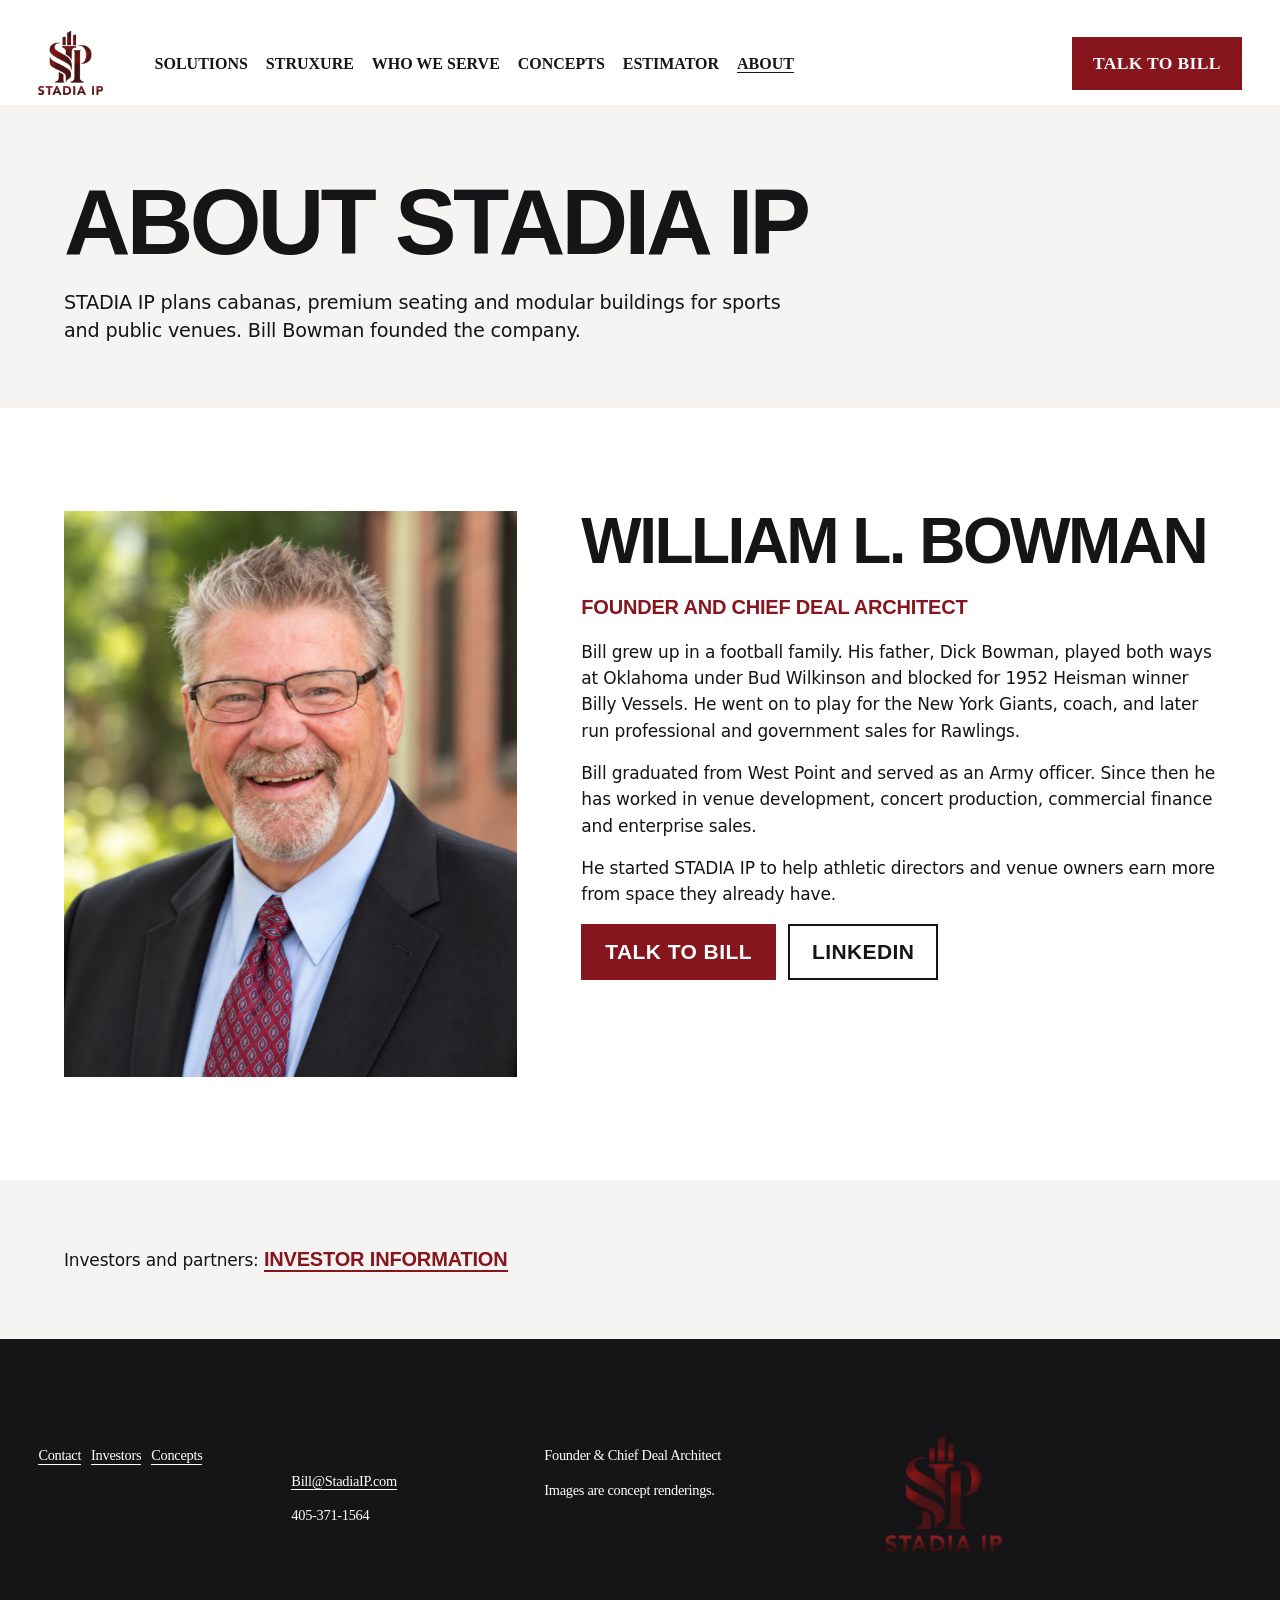
==== commit 59694e32: "made it look less cluttered" ====
--- a/about.html
+++ b/about.html
@@ -8,7 +8,7 @@
 <meta http-equiv="Accept-CH" content="Sec-CH-UA-Platform-Version, Sec-CH-UA-Model"><link rel="icon" type="image/x-icon" href="https://assets.squarespace.com/universal/default-favicon.ico">
 <meta property="og:site_name" content="STADIA IP">
 <meta property="og:title" content="STADIA IP">
-<meta property="og:url" content="https://snail-tarpon-amw6.squarespace.com">
+<meta property="og:url" content="https://www.stadiaip.com/about.html">
 <meta property="og:type" content="website">
 <meta property="og:image" content="http://static1.squarespace.com/static/6ade6a4ff250497a235a4086/t/6ade6b1d666c682c5da54272/1792961309351/01-stadia-ip.png?format=1500w">
 <meta property="og:image:width" content="1500">
@@ -20,9 +20,9 @@
 <meta itemprop="image" content="http://static1.squarespace.com/static/6ade6a4ff250497a235a4086/t/6ade6b1d666c682c5da54272/1792961309351/01-stadia-ip.png?format=1500w">
 <meta name="twitter:title" content="STADIA IP">
 <meta name="twitter:image" content="http://static1.squarespace.com/static/6ade6a4ff250497a235a4086/t/6ade6b1d666c682c5da54272/1792961309351/01-stadia-ip.png?format=1500w">
-<meta name="twitter:url" content="https://snail-tarpon-amw6.squarespace.com">
+<meta name="twitter:url" content="https://www.stadiaip.com/about.html">
 <meta name="twitter:card" content="summary">
-<meta name="description" content="">
+<meta name="description" content="STADIA IP was founded by Bill Bowman, a West Point graduate with decades in venue development.">
 <link rel="preconnect" href="https://images.squarespace-cdn.com/">
 <link rel="preconnect" href="https://file.squarespace-cdn.com/" crossorigin="">
 <style data-sqsp-font-ids="6a31257f494e3c6626e62f24,6a31363e691a2d058d1a1524,6a31294cf7a6ec7aa5238e1a">
@@ -565,7 +565,7 @@
 
 
 
-  <header data-test="header" id="header" class="white header theme-col--primary" data-section-theme="white" data-controller="Header" data-current-styles="{ &quot;layout&quot;: &quot;navLeft&quot;, &quot;action&quot;: { &quot;href&quot;: &quot;#get-in-touch&quot;, &quot;buttonText&quot;: &quot;Talk to Bill ↗&quot;, &quot;newWindow&quot;: false }, &quot;showSocial&quot;: false, &quot;socialOptions&quot;: { &quot;socialBorderShape&quot;: &quot;none&quot;, &quot;socialBorderStyle&quot;: &quot;outline&quot;, &quot;socialBorderThickness&quot;: { &quot;unit&quot;: &quot;px&quot;, &quot;value&quot;: 1.0 } }, &quot;sectionTheme&quot;: &quot;white&quot;, &quot;menuOverlayAnimation&quot;: &quot;fade&quot;, &quot;cartStyle&quot;: &quot;cart&quot;, &quot;cartText&quot;: &quot;Cart&quot;, &quot;showEmptyCartState&quot;: true, &quot;cartOptions&quot;: { &quot;iconType&quot;: &quot;solid-7&quot;, &quot;cartBorderShape&quot;: &quot;none&quot;, &quot;cartBorderStyle&quot;: &quot;outline&quot;, &quot;cartBorderThickness&quot;: { &quot;unit&quot;: &quot;px&quot;, &quot;value&quot;: 1.0 } }, &quot;showButton&quot;: true, &quot;showCart&quot;: false, &quot;showAccountLogin&quot;: false, &quot;headerStyle&quot;: &quot;theme&quot;, &quot;languagePicker&quot;: { &quot;enabled&quot;: false, &quot;iconEnabled&quot;: false, &quot;iconType&quot;: &quot;globe&quot;, &quot;flagShape&quot;: &quot;shiny&quot;, &quot;languageFlags&quot;: [ ] }, &quot;iconOptions&quot;: { &quot;desktopDropdownIconOptions&quot;: { &quot;size&quot;: { &quot;unit&quot;: &quot;em&quot;, &quot;value&quot;: 1.0 }, &quot;iconSpacing&quot;: { &quot;unit&quot;: &quot;em&quot;, &quot;value&quot;: 0.35 }, &quot;strokeWidth&quot;: { &quot;unit&quot;: &quot;px&quot;, &quot;value&quot;: 1.0 }, &quot;endcapType&quot;: &quot;square&quot;, &quot;folderDropdownIcon&quot;: &quot;none&quot;, &quot;languagePickerIcon&quot;: &quot;openArrowHead&quot; }, &quot;mobileDropdownIconOptions&quot;: { &quot;size&quot;: { &quot;unit&quot;: &quot;em&quot;, &quot;value&quot;: 1.0 }, &quot;iconSpacing&quot;: { &quot;unit&quot;: &quot;em&quot;, &quot;value&quot;: 0.15 }, &quot;strokeWidth&quot;: { &quot;unit&quot;: &quot;px&quot;, &quot;value&quot;: 0.5 }, &quot;endcapType&quot;: &quot;square&quot;, &quot;folderDropdownIcon&quot;: &quot;openArrowHead&quot;, &quot;languagePickerIcon&quot;: &quot;openArrowHead&quot; } }, &quot;mobileOptions&quot;: { &quot;layout&quot;: &quot;logoLeftNavRight&quot;, &quot;menuIconOptions&quot;: { &quot;style&quot;: &quot;doubleLineHamburger&quot;, &quot;thickness&quot;: { &quot;unit&quot;: &quot;px&quot;, &quot;value&quot;: 1.0 } } }, &quot;solidOptions&quot;: { &quot;headerOpacity&quot;: { &quot;unit&quot;: &quot;%&quot;, &quot;value&quot;: 100.0 }, &quot;blurBackground&quot;: { &quot;enabled&quot;: false, &quot;blurRadius&quot;: { &quot;unit&quot;: &quot;px&quot;, &quot;value&quot;: 12.0 } }, &quot;backgroundColor&quot;: { &quot;type&quot;: &quot;SITE_PALETTE_COLOR&quot;, &quot;sitePaletteColor&quot;: { &quot;colorName&quot;: &quot;white&quot;, &quot;alphaModifier&quot;: 1.0 } }, &quot;navigationColor&quot;: { &quot;type&quot;: &quot;SITE_PALETTE_COLOR&quot;, &quot;sitePaletteColor&quot;: { &quot;colorName&quot;: &quot;black&quot;, &quot;alphaModifier&quot;: 1.0 } } }, &quot;gradientOptions&quot;: { &quot;gradientType&quot;: &quot;faded&quot;, &quot;headerOpacity&quot;: { &quot;unit&quot;: &quot;%&quot;, &quot;value&quot;: 90.0 }, &quot;blurBackground&quot;: { &quot;enabled&quot;: false, &quot;blurRadius&quot;: { &quot;unit&quot;: &quot;px&quot;, &quot;value&quot;: 12.0 } }, &quot;backgroundColor&quot;: { &quot;type&quot;: &quot;SITE_PALETTE_COLOR&quot;, &quot;sitePaletteColor&quot;: { &quot;colorName&quot;: &quot;white&quot;, &quot;alphaModifier&quot;: 1.0 } }, &quot;navigationColor&quot;: { &quot;type&quot;: &quot;SITE_PALETTE_COLOR&quot;, &quot;sitePaletteColor&quot;: { &quot;colorName&quot;: &quot;black&quot;, &quot;alphaModifier&quot;: 1.0 } } }, &quot;dropShadowOptions&quot;: { &quot;enabled&quot;: false, &quot;blur&quot;: { &quot;unit&quot;: &quot;px&quot;, &quot;value&quot;: 12.0 }, &quot;spread&quot;: { &quot;unit&quot;: &quot;px&quot;, &quot;value&quot;: 0.0 }, &quot;distance&quot;: { &quot;unit&quot;: &quot;px&quot;, &quot;value&quot;: 12.0 } }, &quot;borderOptions&quot;: { &quot;enabled&quot;: false, &quot;position&quot;: &quot;bottom&quot;, &quot;thickness&quot;: { &quot;unit&quot;: &quot;px&quot;, &quot;value&quot;: 1.0 }, &quot;color&quot;: { &quot;type&quot;: &quot;SITE_PALETTE_COLOR&quot;, &quot;sitePaletteColor&quot;: { &quot;colorName&quot;: &quot;accent&quot;, &quot;alphaModifier&quot;: 1.0 } } }, &quot;showPromotedElement&quot;: false, &quot;buttonVariant&quot;: &quot;primary&quot;, &quot;blurBackground&quot;: { &quot;enabled&quot;: false, &quot;blurRadius&quot;: { &quot;unit&quot;: &quot;px&quot;, &quot;value&quot;: 12.0 } }, &quot;headerOpacity&quot;: { &quot;unit&quot;: &quot;%&quot;, &quot;value&quot;: 100.0 } }" data-section-id="header" data-header-style="theme" data-language-picker="{ &quot;enabled&quot;: false, &quot;iconEnabled&quot;: false, &quot;iconType&quot;: &quot;globe&quot;, &quot;flagShape&quot;: &quot;shiny&quot;, &quot;languageFlags&quot;: [ ] }" data-first-focusable-element="" tabindex="-1" style="--headerBorderColor: hsla(var(--accent-hsl), 1); --solidHeaderBackgroundColor: hsla(var(--white-hsl), 1); --solidHeaderNavigationColor: hsla(var(--black-hsl), 1); --gradientHeaderBackgroundColor: hsla(var(--white-hsl), 1); --gradientHeaderNavigationColor: hsla(var(--black-hsl), 1);" data-controllers-bound="Header">
+  <header data-test="header" id="header" class="white header theme-col--primary" data-section-theme="white" data-controller="Header" data-current-styles="{ &quot;layout&quot;: &quot;navLeft&quot;, &quot;action&quot;: { &quot;href&quot;: &quot;#get-in-touch&quot;, &quot;buttonText&quot;: &quot;Talk to Bill&quot;, &quot;newWindow&quot;: false }, &quot;showSocial&quot;: false, &quot;socialOptions&quot;: { &quot;socialBorderShape&quot;: &quot;none&quot;, &quot;socialBorderStyle&quot;: &quot;outline&quot;, &quot;socialBorderThickness&quot;: { &quot;unit&quot;: &quot;px&quot;, &quot;value&quot;: 1.0 } }, &quot;sectionTheme&quot;: &quot;white&quot;, &quot;menuOverlayAnimation&quot;: &quot;fade&quot;, &quot;cartStyle&quot;: &quot;cart&quot;, &quot;cartText&quot;: &quot;Cart&quot;, &quot;showEmptyCartState&quot;: true, &quot;cartOptions&quot;: { &quot;iconType&quot;: &quot;solid-7&quot;, &quot;cartBorderShape&quot;: &quot;none&quot;, &quot;cartBorderStyle&quot;: &quot;outline&quot;, &quot;cartBorderThickness&quot;: { &quot;unit&quot;: &quot;px&quot;, &quot;value&quot;: 1.0 } }, &quot;showButton&quot;: true, &quot;showCart&quot;: false, &quot;showAccountLogin&quot;: false, &quot;headerStyle&quot;: &quot;theme&quot;, &quot;languagePicker&quot;: { &quot;enabled&quot;: false, &quot;iconEnabled&quot;: false, &quot;iconType&quot;: &quot;globe&quot;, &quot;flagShape&quot;: &quot;shiny&quot;, &quot;languageFlags&quot;: [ ] }, &quot;iconOptions&quot;: { &quot;desktopDropdownIconOptions&quot;: { &quot;size&quot;: { &quot;unit&quot;: &quot;em&quot;, &quot;value&quot;: 1.0 }, &quot;iconSpacing&quot;: { &quot;unit&quot;: &quot;em&quot;, &quot;value&quot;: 0.35 }, &quot;strokeWidth&quot;: { &quot;unit&quot;: &quot;px&quot;, &quot;value&quot;: 1.0 }, &quot;endcapType&quot;: &quot;square&quot;, &quot;folderDropdownIcon&quot;: &quot;none&quot;, &quot;languagePickerIcon&quot;: &quot;openArrowHead&quot; }, &quot;mobileDropdownIconOptions&quot;: { &quot;size&quot;: { &quot;unit&quot;: &quot;em&quot;, &quot;value&quot;: 1.0 }, &quot;iconSpacing&quot;: { &quot;unit&quot;: &quot;em&quot;, &quot;value&quot;: 0.15 }, &quot;strokeWidth&quot;: { &quot;unit&quot;: &quot;px&quot;, &quot;value&quot;: 0.5 }, &quot;endcapType&quot;: &quot;square&quot;, &quot;folderDropdownIcon&quot;: &quot;openArrowHead&quot;, &quot;languagePickerIcon&quot;: &quot;openArrowHead&quot; } }, &quot;mobileOptions&quot;: { &quot;layout&quot;: &quot;logoLeftNavRight&quot;, &quot;menuIconOptions&quot;: { &quot;style&quot;: &quot;doubleLineHamburger&quot;, &quot;thickness&quot;: { &quot;unit&quot;: &quot;px&quot;, &quot;value&quot;: 1.0 } } }, &quot;solidOptions&quot;: { &quot;headerOpacity&quot;: { &quot;unit&quot;: &quot;%&quot;, &quot;value&quot;: 100.0 }, &quot;blurBackground&quot;: { &quot;enabled&quot;: false, &quot;blurRadius&quot;: { &quot;unit&quot;: &quot;px&quot;, &quot;value&quot;: 12.0 } }, &quot;backgroundColor&quot;: { &quot;type&quot;: &quot;SITE_PALETTE_COLOR&quot;, &quot;sitePaletteColor&quot;: { &quot;colorName&quot;: &quot;white&quot;, &quot;alphaModifier&quot;: 1.0 } }, &quot;navigationColor&quot;: { &quot;type&quot;: &quot;SITE_PALETTE_COLOR&quot;, &quot;sitePaletteColor&quot;: { &quot;colorName&quot;: &quot;black&quot;, &quot;alphaModifier&quot;: 1.0 } } }, &quot;gradientOptions&quot;: { &quot;gradientType&quot;: &quot;faded&quot;, &quot;headerOpacity&quot;: { &quot;unit&quot;: &quot;%&quot;, &quot;value&quot;: 90.0 }, &quot;blurBackground&quot;: { &quot;enabled&quot;: false, &quot;blurRadius&quot;: { &quot;unit&quot;: &quot;px&quot;, &quot;value&quot;: 12.0 } }, &quot;backgroundColor&quot;: { &quot;type&quot;: &quot;SITE_PALETTE_COLOR&quot;, &quot;sitePaletteColor&quot;: { &quot;colorName&quot;: &quot;white&quot;, &quot;alphaModifier&quot;: 1.0 } }, &quot;navigationColor&quot;: { &quot;type&quot;: &quot;SITE_PALETTE_COLOR&quot;, &quot;sitePaletteColor&quot;: { &quot;colorName&quot;: &quot;black&quot;, &quot;alphaModifier&quot;: 1.0 } } }, &quot;dropShadowOptions&quot;: { &quot;enabled&quot;: false, &quot;blur&quot;: { &quot;unit&quot;: &quot;px&quot;, &quot;value&quot;: 12.0 }, &quot;spread&quot;: { &quot;unit&quot;: &quot;px&quot;, &quot;value&quot;: 0.0 }, &quot;distance&quot;: { &quot;unit&quot;: &quot;px&quot;, &quot;value&quot;: 12.0 } }, &quot;borderOptions&quot;: { &quot;enabled&quot;: false, &quot;position&quot;: &quot;bottom&quot;, &quot;thickness&quot;: { &quot;unit&quot;: &quot;px&quot;, &quot;value&quot;: 1.0 }, &quot;color&quot;: { &quot;type&quot;: &quot;SITE_PALETTE_COLOR&quot;, &quot;sitePaletteColor&quot;: { &quot;colorName&quot;: &quot;accent&quot;, &quot;alphaModifier&quot;: 1.0 } } }, &quot;showPromotedElement&quot;: false, &quot;buttonVariant&quot;: &quot;primary&quot;, &quot;blurBackground&quot;: { &quot;enabled&quot;: false, &quot;blurRadius&quot;: { &quot;unit&quot;: &quot;px&quot;, &quot;value&quot;: 12.0 } }, &quot;headerOpacity&quot;: { &quot;unit&quot;: &quot;%&quot;, &quot;value&quot;: 100.0 } }" data-section-id="header" data-header-style="theme" data-language-picker="{ &quot;enabled&quot;: false, &quot;iconEnabled&quot;: false, &quot;iconType&quot;: &quot;globe&quot;, &quot;flagShape&quot;: &quot;shiny&quot;, &quot;languageFlags&quot;: [ ] }" data-first-focusable-element="" tabindex="-1" style="--headerBorderColor: hsla(var(--accent-hsl), 1); --solidHeaderBackgroundColor: hsla(var(--white-hsl), 1); --solidHeaderNavigationColor: hsla(var(--black-hsl), 1); --gradientHeaderBackgroundColor: hsla(var(--white-hsl), 1); --gradientHeaderNavigationColor: hsla(var(--black-hsl), 1);" data-controllers-bound="Header">
     <svg style="display:none" viewBox="0 0 22 22" xmlns="http://www.w3.org/2000/svg">
   <symbol id="circle">
     <path d="M11.5 17C14.5376 17 17 14.5376 17 11.5C17 8.46243 14.5376 6 11.5 6C8.46243 6 6 8.46243 6 11.5C6 14.5376 8.46243 17 11.5 17Z" fill="none"></path>
@@ -739,47 +739,34 @@
                 <div class="header-nav">
                   <div class="header-nav-wrapper">
                     <nav class="header-nav-list">
-                      
-
-
     <div class="header-nav-item header-nav-item--external">
       <a href="solutions.html" data-animation-role="header-element" class="preFade fadeIn" style="transition-timing-function: ease; transition-duration: 0.65s; transition-delay: 0.0175439s;">Solutions</a>
     </div>
-  
-
-
 
     <div class="header-nav-item header-nav-item--external">
-      <a href="investors.html" data-animation-role="header-element" class="preFade fadeIn" style="transition-timing-function: ease; transition-duration: 0.65s; transition-delay: 0.0263158s;">Investors</a>
-    </div>
-  
-
-
+      <a href="struxure.html" data-animation-role="header-element" class="preFade fadeIn" style="transition-timing-function: ease; transition-duration: 0.65s; transition-delay: 0.0175439s;">StruXure</a>
+    </div>
 
     <div class="header-nav-item header-nav-item--external">
-      <a href="who-we-serve.html" data-animation-role="header-element" class="preFade fadeIn" style="transition-timing-function: ease; transition-duration: 0.65s; transition-delay: 0.0350877s;">Who We Serve</a>
-    </div>
-  
-
-
+      <a href="who-we-serve.html" data-animation-role="header-element" class="preFade fadeIn" style="transition-timing-function: ease; transition-duration: 0.65s; transition-delay: 0.0175439s;">Who We Serve</a>
+    </div>
 
     <div class="header-nav-item header-nav-item--external">
-      <a href="concepts.html" data-animation-role="header-element" class="preFade fadeIn" style="transition-timing-function: ease; transition-duration: 0.65s; transition-delay: 0.0438596s;">Concepts</a>
-    </div>
-  
-
-
+      <a href="concepts.html" data-animation-role="header-element" class="preFade fadeIn" style="transition-timing-function: ease; transition-duration: 0.65s; transition-delay: 0.0175439s;">Concepts</a>
+    </div>
+
+    <div class="header-nav-item header-nav-item--external">
+      <a href="revenue.html" data-animation-role="header-element" class="preFade fadeIn" style="transition-timing-function: ease; transition-duration: 0.65s; transition-delay: 0.0175439s;">Estimator</a>
+    </div>
 
     <div class="header-nav-item header-nav-item--external header-nav-item--active">
-      <a href="about.html" data-animation-role="header-element" class="preFade fadeIn" style="transition-timing-function: ease; transition-duration: 0.65s; transition-delay: 0.0526316s;">About</a>
-    </div>
-  
-
-
-
-    <div class="header-nav-item header-nav-item--external">
-      <a href="struxure.html" data-animation-role="header-element" class="preFade fadeIn" style="transition-timing-function: ease; transition-duration: 0.65s; transition-delay: 0.0614035s;">StruXure</a>
-    </div>
+      <a href="about.html" data-animation-role="header-element" class="preFade fadeIn" style="transition-timing-function: ease; transition-duration: 0.65s; transition-delay: 0.0175439s;">About</a>
+    </div>
+
+
+
+
+
   
 
 
@@ -818,7 +805,7 @@
               
                 <div class="header-actions-action header-actions-action--cta preFade fadeIn" data-animation-role="header-element" style="transition-timing-function: ease; transition-duration: 0.65s; transition-delay: 0.0701754s;">
                   <a class="btn btn--border theme-btn--primary-inverse sqs-button-element--primary" href="contact.html">
-                    Talk to Bill ↗
+                    Talk to Bill
                   </a>
                 </div>
               
@@ -890,47 +877,34 @@
                 <div class="header-nav">
                   <div class="header-nav-wrapper">
                     <nav class="header-nav-list">
-                      
-
-
     <div class="header-nav-item header-nav-item--external">
       <a href="solutions.html" data-animation-role="header-element" class="preFade fadeIn" style="transition-timing-function: ease; transition-duration: 0.65s; transition-delay: 0.105263s;">Solutions</a>
     </div>
-  
-
-
 
     <div class="header-nav-item header-nav-item--external">
-      <a href="investors.html" data-animation-role="header-element" class="preFade fadeIn" style="transition-timing-function: ease; transition-duration: 0.65s; transition-delay: 0.114035s;">Investors</a>
-    </div>
-  
-
-
+      <a href="struxure.html" data-animation-role="header-element" class="preFade fadeIn" style="transition-timing-function: ease; transition-duration: 0.65s; transition-delay: 0.105263s;">StruXure</a>
+    </div>
 
     <div class="header-nav-item header-nav-item--external">
-      <a href="who-we-serve.html" data-animation-role="header-element" class="preFade fadeIn" style="transition-timing-function: ease; transition-duration: 0.65s; transition-delay: 0.122807s;">Who We Serve</a>
-    </div>
-  
-
-
+      <a href="who-we-serve.html" data-animation-role="header-element" class="preFade fadeIn" style="transition-timing-function: ease; transition-duration: 0.65s; transition-delay: 0.105263s;">Who We Serve</a>
+    </div>
 
     <div class="header-nav-item header-nav-item--external">
-      <a href="concepts.html" data-animation-role="header-element" class="preFade fadeIn" style="transition-timing-function: ease; transition-duration: 0.65s; transition-delay: 0.131579s;">Concepts</a>
-    </div>
-  
-
-
+      <a href="concepts.html" data-animation-role="header-element" class="preFade fadeIn" style="transition-timing-function: ease; transition-duration: 0.65s; transition-delay: 0.105263s;">Concepts</a>
+    </div>
+
+    <div class="header-nav-item header-nav-item--external">
+      <a href="revenue.html" data-animation-role="header-element" class="preFade fadeIn" style="transition-timing-function: ease; transition-duration: 0.65s; transition-delay: 0.105263s;">Estimator</a>
+    </div>
 
     <div class="header-nav-item header-nav-item--external header-nav-item--active">
-      <a href="about.html" data-animation-role="header-element" class="preFade fadeIn" style="transition-timing-function: ease; transition-duration: 0.65s; transition-delay: 0.140351s;">About</a>
-    </div>
-  
-
-
-
-    <div class="header-nav-item header-nav-item--external">
-      <a href="struxure.html" data-animation-role="header-element" class="preFade fadeIn" style="transition-timing-function: ease; transition-duration: 0.65s; transition-delay: 0.149123s;">StruXure</a>
-    </div>
+      <a href="about.html" data-animation-role="header-element" class="preFade fadeIn" style="transition-timing-function: ease; transition-duration: 0.65s; transition-delay: 0.105263s;">About</a>
+    </div>
+
+
+
+
+
   
 
 
@@ -969,7 +943,7 @@
               
                 <div class="header-actions-action header-actions-action--cta preFade fadeIn" data-animation-role="header-element" style="transition-timing-function: ease; transition-duration: 0.65s; transition-delay: 0.157895s;">
                   <a class="btn btn--border theme-btn--primary-inverse sqs-button-element--primary" href="contact.html">
-                    Talk to Bill ↗
+                    Talk to Bill
                   </a>
                 </div>
               
@@ -1016,7 +990,7 @@
       
       
       
-      " data-section-theme="" data-current-styles="{ &quot;layout&quot;: &quot;navLeft&quot;, &quot;action&quot;: { &quot;href&quot;: &quot;#get-in-touch&quot;, &quot;buttonText&quot;: &quot;Talk to Bill ↗&quot;, &quot;newWindow&quot;: false }, &quot;showSocial&quot;: false, &quot;socialOptions&quot;: { &quot;socialBorderShape&quot;: &quot;none&quot;, &quot;socialBorderStyle&quot;: &quot;outline&quot;, &quot;socialBorderThickness&quot;: { &quot;unit&quot;: &quot;px&quot;, &quot;value&quot;: 1.0 } }, &quot;sectionTheme&quot;: &quot;white&quot;, &quot;menuOverlayAnimation&quot;: &quot;fade&quot;, &quot;cartStyle&quot;: &quot;cart&quot;, &quot;cartText&quot;: &quot;Cart&quot;, &quot;showEmptyCartState&quot;: true, &quot;cartOptions&quot;: { &quot;iconType&quot;: &quot;solid-7&quot;, &quot;cartBorderShape&quot;: &quot;none&quot;, &quot;cartBorderStyle&quot;: &quot;outline&quot;, &quot;cartBorderThickness&quot;: { &quot;unit&quot;: &quot;px&quot;, &quot;value&quot;: 1.0 } }, &quot;showButton&quot;: true, &quot;showCart&quot;: false, &quot;showAccountLogin&quot;: false, &quot;headerStyle&quot;: &quot;theme&quot;, &quot;languagePicker&quot;: { &quot;enabled&quot;: false, &quot;iconEnabled&quot;: false, &quot;iconType&quot;: &quot;globe&quot;, &quot;flagShape&quot;: &quot;shiny&quot;, &quot;languageFlags&quot;: [ ] }, &quot;iconOptions&quot;: { &quot;desktopDropdownIconOptions&quot;: { &quot;size&quot;: { &quot;unit&quot;: &quot;em&quot;, &quot;value&quot;: 1.0 }, &quot;iconSpacing&quot;: { &quot;unit&quot;: &quot;em&quot;, &quot;value&quot;: 0.35 }, &quot;strokeWidth&quot;: { &quot;unit&quot;: &quot;px&quot;, &quot;value&quot;: 1.0 }, &quot;endcapType&quot;: &quot;square&quot;, &quot;folderDropdownIcon&quot;: &quot;none&quot;, &quot;languagePickerIcon&quot;: &quot;openArrowHead&quot; }, &quot;mobileDropdownIconOptions&quot;: { &quot;size&quot;: { &quot;unit&quot;: &quot;em&quot;, &quot;value&quot;: 1.0 }, &quot;iconSpacing&quot;: { &quot;unit&quot;: &quot;em&quot;, &quot;value&quot;: 0.15 }, &quot;strokeWidth&quot;: { &quot;unit&quot;: &quot;px&quot;, &quot;value&quot;: 0.5 }, &quot;endcapType&quot;: &quot;square&quot;, &quot;folderDropdownIcon&quot;: &quot;openArrowHead&quot;, &quot;languagePickerIcon&quot;: &quot;openArrowHead&quot; } }, &quot;mobileOptions&quot;: { &quot;layout&quot;: &quot;logoLeftNavRight&quot;, &quot;menuIconOptions&quot;: { &quot;style&quot;: &quot;doubleLineHamburger&quot;, &quot;thickness&quot;: { &quot;unit&quot;: &quot;px&quot;, &quot;value&quot;: 1.0 } } }, &quot;solidOptions&quot;: { &quot;headerOpacity&quot;: { &quot;unit&quot;: &quot;%&quot;, &quot;value&quot;: 100.0 }, &quot;blurBackground&quot;: { &quot;enabled&quot;: false, &quot;blurRadius&quot;: { &quot;unit&quot;: &quot;px&quot;, &quot;value&quot;: 12.0 } }, &quot;backgroundColor&quot;: { &quot;type&quot;: &quot;SITE_PALETTE_COLOR&quot;, &quot;sitePaletteColor&quot;: { &quot;colorName&quot;: &quot;white&quot;, &quot;alphaModifier&quot;: 1.0 } }, &quot;navigationColor&quot;: { &quot;type&quot;: &quot;SITE_PALETTE_COLOR&quot;, &quot;sitePaletteColor&quot;: { &quot;colorName&quot;: &quot;black&quot;, &quot;alphaModifier&quot;: 1.0 } } }, &quot;gradientOptions&quot;: { &quot;gradientType&quot;: &quot;faded&quot;, &quot;headerOpacity&quot;: { &quot;unit&quot;: &quot;%&quot;, &quot;value&quot;: 90.0 }, &quot;blurBackground&quot;: { &quot;enabled&quot;: false, &quot;blurRadius&quot;: { &quot;unit&quot;: &quot;px&quot;, &quot;value&quot;: 12.0 } }, &quot;backgroundColor&quot;: { &quot;type&quot;: &quot;SITE_PALETTE_COLOR&quot;, &quot;sitePaletteColor&quot;: { &quot;colorName&quot;: &quot;white&quot;, &quot;alphaModifier&quot;: 1.0 } }, &quot;navigationColor&quot;: { &quot;type&quot;: &quot;SITE_PALETTE_COLOR&quot;, &quot;sitePaletteColor&quot;: { &quot;colorName&quot;: &quot;black&quot;, &quot;alphaModifier&quot;: 1.0 } } }, &quot;dropShadowOptions&quot;: { &quot;enabled&quot;: false, &quot;blur&quot;: { &quot;unit&quot;: &quot;px&quot;, &quot;value&quot;: 12.0 }, &quot;spread&quot;: { &quot;unit&quot;: &quot;px&quot;, &quot;value&quot;: 0.0 }, &quot;distance&quot;: { &quot;unit&quot;: &quot;px&quot;, &quot;value&quot;: 12.0 } }, &quot;borderOptions&quot;: { &quot;enabled&quot;: false, &quot;position&quot;: &quot;bottom&quot;, &quot;thickness&quot;: { &quot;unit&quot;: &quot;px&quot;, &quot;value&quot;: 1.0 }, &quot;color&quot;: { &quot;type&quot;: &quot;SITE_PALETTE_COLOR&quot;, &quot;sitePaletteColor&quot;: { &quot;colorName&quot;: &quot;accent&quot;, &quot;alphaModifier&quot;: 1.0 } } }, &quot;showPromotedElement&quot;: false, &quot;buttonVariant&quot;: &quot;primary&quot;, &quot;blurBackground&quot;: { &quot;enabled&quot;: false, &quot;blurRadius&quot;: { &quot;unit&quot;: &quot;px&quot;, &quot;value&quot;: 12.0 } }, &quot;headerOpacity&quot;: { &quot;unit&quot;: &quot;%&quot;, &quot;value&quot;: 100.0 } }" data-section-id="overlay-nav" data-show-account-login="false" data-test="header-menu" style="padding-top: 109.359px;">
+      " data-section-theme="" data-current-styles="{ &quot;layout&quot;: &quot;navLeft&quot;, &quot;action&quot;: { &quot;href&quot;: &quot;#get-in-touch&quot;, &quot;buttonText&quot;: &quot;Talk to Bill&quot;, &quot;newWindow&quot;: false }, &quot;showSocial&quot;: false, &quot;socialOptions&quot;: { &quot;socialBorderShape&quot;: &quot;none&quot;, &quot;socialBorderStyle&quot;: &quot;outline&quot;, &quot;socialBorderThickness&quot;: { &quot;unit&quot;: &quot;px&quot;, &quot;value&quot;: 1.0 } }, &quot;sectionTheme&quot;: &quot;white&quot;, &quot;menuOverlayAnimation&quot;: &quot;fade&quot;, &quot;cartStyle&quot;: &quot;cart&quot;, &quot;cartText&quot;: &quot;Cart&quot;, &quot;showEmptyCartState&quot;: true, &quot;cartOptions&quot;: { &quot;iconType&quot;: &quot;solid-7&quot;, &quot;cartBorderShape&quot;: &quot;none&quot;, &quot;cartBorderStyle&quot;: &quot;outline&quot;, &quot;cartBorderThickness&quot;: { &quot;unit&quot;: &quot;px&quot;, &quot;value&quot;: 1.0 } }, &quot;showButton&quot;: true, &quot;showCart&quot;: false, &quot;showAccountLogin&quot;: false, &quot;headerStyle&quot;: &quot;theme&quot;, &quot;languagePicker&quot;: { &quot;enabled&quot;: false, &quot;iconEnabled&quot;: false, &quot;iconType&quot;: &quot;globe&quot;, &quot;flagShape&quot;: &quot;shiny&quot;, &quot;languageFlags&quot;: [ ] }, &quot;iconOptions&quot;: { &quot;desktopDropdownIconOptions&quot;: { &quot;size&quot;: { &quot;unit&quot;: &quot;em&quot;, &quot;value&quot;: 1.0 }, &quot;iconSpacing&quot;: { &quot;unit&quot;: &quot;em&quot;, &quot;value&quot;: 0.35 }, &quot;strokeWidth&quot;: { &quot;unit&quot;: &quot;px&quot;, &quot;value&quot;: 1.0 }, &quot;endcapType&quot;: &quot;square&quot;, &quot;folderDropdownIcon&quot;: &quot;none&quot;, &quot;languagePickerIcon&quot;: &quot;openArrowHead&quot; }, &quot;mobileDropdownIconOptions&quot;: { &quot;size&quot;: { &quot;unit&quot;: &quot;em&quot;, &quot;value&quot;: 1.0 }, &quot;iconSpacing&quot;: { &quot;unit&quot;: &quot;em&quot;, &quot;value&quot;: 0.15 }, &quot;strokeWidth&quot;: { &quot;unit&quot;: &quot;px&quot;, &quot;value&quot;: 0.5 }, &quot;endcapType&quot;: &quot;square&quot;, &quot;folderDropdownIcon&quot;: &quot;openArrowHead&quot;, &quot;languagePickerIcon&quot;: &quot;openArrowHead&quot; } }, &quot;mobileOptions&quot;: { &quot;layout&quot;: &quot;logoLeftNavRight&quot;, &quot;menuIconOptions&quot;: { &quot;style&quot;: &quot;doubleLineHamburger&quot;, &quot;thickness&quot;: { &quot;unit&quot;: &quot;px&quot;, &quot;value&quot;: 1.0 } } }, &quot;solidOptions&quot;: { &quot;headerOpacity&quot;: { &quot;unit&quot;: &quot;%&quot;, &quot;value&quot;: 100.0 }, &quot;blurBackground&quot;: { &quot;enabled&quot;: false, &quot;blurRadius&quot;: { &quot;unit&quot;: &quot;px&quot;, &quot;value&quot;: 12.0 } }, &quot;backgroundColor&quot;: { &quot;type&quot;: &quot;SITE_PALETTE_COLOR&quot;, &quot;sitePaletteColor&quot;: { &quot;colorName&quot;: &quot;white&quot;, &quot;alphaModifier&quot;: 1.0 } }, &quot;navigationColor&quot;: { &quot;type&quot;: &quot;SITE_PALETTE_COLOR&quot;, &quot;sitePaletteColor&quot;: { &quot;colorName&quot;: &quot;black&quot;, &quot;alphaModifier&quot;: 1.0 } } }, &quot;gradientOptions&quot;: { &quot;gradientType&quot;: &quot;faded&quot;, &quot;headerOpacity&quot;: { &quot;unit&quot;: &quot;%&quot;, &quot;value&quot;: 90.0 }, &quot;blurBackground&quot;: { &quot;enabled&quot;: false, &quot;blurRadius&quot;: { &quot;unit&quot;: &quot;px&quot;, &quot;value&quot;: 12.0 } }, &quot;backgroundColor&quot;: { &quot;type&quot;: &quot;SITE_PALETTE_COLOR&quot;, &quot;sitePaletteColor&quot;: { &quot;colorName&quot;: &quot;white&quot;, &quot;alphaModifier&quot;: 1.0 } }, &quot;navigationColor&quot;: { &quot;type&quot;: &quot;SITE_PALETTE_COLOR&quot;, &quot;sitePaletteColor&quot;: { &quot;colorName&quot;: &quot;black&quot;, &quot;alphaModifier&quot;: 1.0 } } }, &quot;dropShadowOptions&quot;: { &quot;enabled&quot;: false, &quot;blur&quot;: { &quot;unit&quot;: &quot;px&quot;, &quot;value&quot;: 12.0 }, &quot;spread&quot;: { &quot;unit&quot;: &quot;px&quot;, &quot;value&quot;: 0.0 }, &quot;distance&quot;: { &quot;unit&quot;: &quot;px&quot;, &quot;value&quot;: 12.0 } }, &quot;borderOptions&quot;: { &quot;enabled&quot;: false, &quot;position&quot;: &quot;bottom&quot;, &quot;thickness&quot;: { &quot;unit&quot;: &quot;px&quot;, &quot;value&quot;: 1.0 }, &quot;color&quot;: { &quot;type&quot;: &quot;SITE_PALETTE_COLOR&quot;, &quot;sitePaletteColor&quot;: { &quot;colorName&quot;: &quot;accent&quot;, &quot;alphaModifier&quot;: 1.0 } } }, &quot;showPromotedElement&quot;: false, &quot;buttonVariant&quot;: &quot;primary&quot;, &quot;blurBackground&quot;: { &quot;enabled&quot;: false, &quot;blurRadius&quot;: { &quot;unit&quot;: &quot;px&quot;, &quot;value&quot;: 12.0 } }, &quot;headerOpacity&quot;: { &quot;unit&quot;: &quot;%&quot;, &quot;value&quot;: 100.0 } }" data-section-id="overlay-nav" data-show-account-login="false" data-test="header-menu" style="padding-top: 109.359px;">
       <div class="header-menu-bg theme-bg--primary"></div>
       <div class="header-menu-nav">
         <nav class="header-menu-nav-list">
@@ -1025,53 +999,34 @@
             <div class="header-menu-nav-folder-content">
               <!-- Menu Navigation -->
 <div class="header-menu-nav-wrapper">
-  
-    
-      
-        
           <div class="container header-menu-nav-item header-menu-nav-item--external">
             <a href="solutions.html">Solutions</a>
           </div>
-        
-      
-    
-      
-        
+
           <div class="container header-menu-nav-item header-menu-nav-item--external">
-            <a href="investors.html">Investors</a>
+            <a href="struxure.html">StruXure</a>
           </div>
-        
-      
-    
-      
-        
+
           <div class="container header-menu-nav-item header-menu-nav-item--external">
             <a href="who-we-serve.html">Who We Serve</a>
           </div>
-        
-      
-    
-      
-        
+
           <div class="container header-menu-nav-item header-menu-nav-item--external">
             <a href="concepts.html">Concepts</a>
           </div>
-        
-      
-    
-      
-        
+
+          <div class="container header-menu-nav-item header-menu-nav-item--external">
+            <a href="revenue.html">Estimator</a>
+          </div>
+
           <div class="container header-menu-nav-item header-menu-nav-item--external">
             <a href="about.html">About</a>
           </div>
-        
-      
-    
-      
-        
-          <div class="container header-menu-nav-item header-menu-nav-item--external">
-            <a href="struxure.html">StruXure</a>
-          </div>
+
+
+
+
+
         
       
     
@@ -1087,7 +1042,7 @@
             
             <div class="header-menu-cta">
               <a class="theme-btn--primary btn sqs-button-element--primary" href="contact.html">
-                Talk to Bill ↗
+                Talk to Bill
               </a>
             </div>
             
@@ -1123,57 +1078,29 @@
 
 
       <main id="page" class="sip" role="main">
-<section class="sip-hero"><img class="sip-hero__img" src="./Image.jpeg" alt="" aria-hidden="true"><div class="sip-hero__shade"></div>
+<section class="sip-hero sip-hero--paper">
   <div class="sip-wrap">
-    <p class="sip-eyebrow">The STADIA IP perspective</p>
-    <h1 class="sip-h1">Don&rsquo;t just build a better venue. Build a better business around it.</h1>
-    <p class="sip-lead"><span class="sip-tagline">Design &middot; Infrastructure &middot; Experience &middot; Revenue</span></p>
-    <div class="sip-btns"><a class="sip-btn" href="contact.html">Speak with Bill &#8599;</a><a class="sip-btn sip-btn--ghost" href="solutions.html">Explore solutions</a></div>
+    <h1 class="sip-h1">About STADIA IP</h1>
+    <p class="sip-lead">STADIA IP plans cabanas, premium seating and modular buildings for sports and public venues. Bill Bowman founded the company.</p>
+    
   </div>
 </section>
 <section class="sip-band">
-  <div class="sip-wrap">
-    <div class="sip-row">
-      <div>
-        <p class="sip-eyebrow">A smarter playbook</p>
-        <h2 class="sip-h2">From a facilities arms race to a revenue arms race.</h2>
-        <p class="sip-lead">Facility upgrades should do more than look impressive. They should help institutions create value from spaces, audiences and relationships they already have.</p>
-        <p class="sip-lead">STADIA IP brings together venue planning, modular building concepts, premium outdoor systems and commercial strategy to help turn unused potential into meaningful experiences and revenue opportunities.</p>
-      </div>
-      <div class="sip-row__media"><img src="./image+%283%29.png" alt="Guests in a covered hospitality box overlooking a football game" loading="lazy"></div>
+  <div class="sip-wrap sip-founder">
+    <img src="./37-bill-bowman-founder-and-chief-deal-architect-of-stadia-ip.png" alt="William L. Bowman" loading="lazy">
+    <div>
+      <h2 class="sip-h2">William L. Bowman</h2>
+      <p class="sip-role">Founder and Chief Deal Architect</p>
+      <p>Bill grew up in a football family. His father, Dick Bowman, played both ways at Oklahoma under Bud Wilkinson and blocked for 1952 Heisman winner Billy Vessels. He went on to play for the New York Giants, coach, and later run professional and government sales for Rawlings.</p>
+      <p>Bill graduated from West Point and served as an Army officer. Since then he has worked in venue development, concert production, commercial finance and enterprise sales.</p>
+      <p>He started STADIA IP to help athletic directors and venue owners earn more from space they already have.</p>
+      <div class="sip-btns"><a class="sip-btn" href="contact.html">Talk to Bill</a><a class="sip-btn sip-btn--ghost" href="https://www.linkedin.com/in/bowman-founder" target="_blank" rel="noopener">LinkedIn</a></div>
     </div>
   </div>
 </section>
-<section class="sip-band sip-band--paper" id="founder">
-  <div class="sip-wrap sip-founder">
-    <img src="./37-bill-bowman-founder-and-chief-deal-architect-of-stadia-ip.png" alt="William L. Bowman, Founder and Chief Deal Architect of STADIA IP" loading="lazy">
-    <div>
-      <p class="sip-eyebrow">Meet the founder</p>
-      <h2 class="sip-h2">William L. Bowman</h2>
-      <p class="sip-eyebrow" style="color:var(--sip-ink)">Founder &amp; Chief Deal Architect</p>
-      <p>Bill Bowman&rsquo;s connection to athletics is more than a career&mdash;it&rsquo;s a lifelong legacy rooted in one of college football&rsquo;s most celebrated traditions.</p>
-      <p>Raised in a football coaching family, Bill is the son of Dick Bowman, a two-way player for the University of Oklahoma under legendary coach Bud Wilkinson. Dick blocked for 1952 Heisman Trophy winner Billy Vessels and helped lay the foundation for Oklahoma&rsquo;s historic 47-game winning streak. Drafted by the New York Giants, he played under NFL icons Tom Landry and Vince Lombardi before pursuing a distinguished coaching career and eventually leading professional and government sales for Rawlings Sporting Goods.</p>
-      <p>Growing up immersed in athletics and the facilities that support them, Bill developed an early understanding of the people, operations, and infrastructure behind successful sports programs. He carried that foundation to West Point, graduating from the United States Military Academy and serving as a U.S. Army officer.</p>
-      <p>Over the following decades, Bill built a diverse career spanning venue development, concert production, commercial financing, executive leadership, and complex enterprise sales. His experience combines hands-on operational knowledge with the ability to develop strategic partnerships and navigate sophisticated business opportunities.</p>
-      <p>Today, as Founder and Chief Deal Architect of STADIA IP, Bill brings together his athletic heritage, military leadership, extensive industry relationships, and decades of business experience to help athletic directors, university leaders, and commercial partners transform underutilized spaces into valuable, revenue-generating assets.</p>
-      <div class="sip-btns"><a class="sip-btn" href="contact.html">Speak with Bill &#8599;</a><a class="sip-btn sip-btn--ghost" href="https://www.linkedin.com/in/bowman-founder" target="_blank" rel="noopener">Bill on LinkedIn &#8599;</a></div>
-    </div>
-  </div>
-</section>
-<section class="sip-band" id="faq">
+<section class="sip-band sip-band--paper sip-band--short">
   <div class="sip-wrap">
-    <div class="sip-intro">
-      <p class="sip-eyebrow">STADIA IP details</p>
-      <h2 class="sip-h2">Questions before we start?</h2>
-    </div><div class="sip-faq"><details><summary>What does STADIA IP do?</summary><p>STADIA IP develops venue improvement concepts and complementary revenue programs for university athletic departments, high schools, municipal facilities and commercial properties. Solutions may involve modular structures, premium outdoor architecture and hospitality spaces.</p></details><details><summary>Can STADIA IP help with high school athletic facilities?</summary><p>Yes. We can explore press boxes, spectator amenities, equipment and training spaces, covered gathering areas and other facility improvements for schools and districts.</p></details><details><summary>What can shipping container structures be used for?</summary><p>Potential applications include press boxes, elevated viewing areas, equipment storage, team support spaces, covered training corridors and modular event infrastructure. All concepts require site-specific design, engineering and approvals.</p></details><details><summary>Do you offer StruXure products?</summary><p>STADIA IP&rsquo;s business model includes StruXure premium outdoor systems. Contact Bill to discuss product options, territory and project availability.</p></details><details><summary>How do we start a project?</summary><p>Email Bill to request a 30 minute discovery conversation. Share your facility type, location, goals and desired timing so the team can discuss possible next steps.</p></details></div>
-  </div>
-</section>
-<section class="sip-band sip-band--deep">
-  <div class="sip-wrap">
-    <p class="sip-eyebrow">Let&rsquo;s build what&rsquo;s next</p>
-    <h2 class="sip-h2">Your next revenue opportunity could be right in front of you.</h2>
-    <p class="sip-lead">Have a stadium, athletic complex, municipal property or commercial venue in mind? Start with a conversation about what&rsquo;s possible.</p>
-    <div class="sip-btns"><a class="sip-btn sip-btn--light" href="contact.html">Schedule a 30 minute call &#8599;</a><a class="sip-btn sip-btn--ghost" href="tel:+14053711564">Call 405-371-1564</a></div>
+    <p style="margin:0">Investors and partners: <a class="sip-textlink" href="investors.html">investor information</a></p>
   </div>
 </section>
 </main>
@@ -1461,7 +1388,7 @@
 
 </style><div class="fluid-engine fe-6ade6a50f250497a235a40b7"><div class="fe-block fe-block-1f3cbcc92e320806e129"><div class="sqs-block website-component-block sqs-block-website-component sqs-block-html html-block" data-block-css="[&quot;https://definitions.sqspcdn.com/website-component-definition/static-assets/website.components.html/77c6406b-3b26-444a-81d4-ce1b18757c86_1027/website.components.html.styles.css&quot;]" data-block-scripts="[&quot;https://definitions.sqspcdn.com/website-component-definition/static-assets/website.components.html/77c6406b-3b26-444a-81d4-ce1b18757c86_1027/website.components.html.visitor.js&quot;]" data-block-type="1337" data-definition-name="website.components.html" data-sqsp-block="text" data-website-component-id="1f3cbcc92e320806e129" id="block-1f3cbcc92e320806e129"><div class="sqs-block-content preFade" style="transition-timing-function: ease; transition-duration: 0.65s; transition-delay: 0.885965s;"><div class="sqs-text-block-container">
   
-  <div class="sqs-html-content" data-sqsp-text-block-content=""><h3 style="white-space: pre-wrap; transition-timing-function: ease; transition-duration: 0.65s; transition-delay: 0.894737s;" data-rte-preserve-empty="true" class="preFade">STADIA IP</h3><p style="white-space: pre-wrap; transition-timing-function: ease; transition-duration: 0.65s; transition-delay: 0.903509s;" data-rte-preserve-empty="true" class="preFade">Sports · Entertainment · Education · Municipal · Commercial</p></div>
+  <div class="sqs-html-content" data-sqsp-text-block-content=""><h3 style="white-space: pre-wrap; transition-timing-function: ease; transition-duration: 0.65s; transition-delay: 0.894737s;" data-rte-preserve-empty="true" class="preFade">STADIA IP</h3><p style="white-space: pre-wrap; transition-timing-function: ease; transition-duration: 0.65s; transition-delay: 0.903509s;" data-rte-preserve-empty="true" class="preFade"><a href="contact.html">Contact</a>&nbsp;&nbsp;&nbsp;<a href="investors.html">Investors</a>&nbsp;&nbsp;&nbsp;<a href="concepts.html">Concepts</a></p></div>
 
 
   
@@ -1769,7 +1696,7 @@
 
 </div></div></div><div class="fe-block fe-block-1f4f8616753319876d5a"><div class="sqs-block website-component-block sqs-block-website-component sqs-block-html html-block" data-block-css="[&quot;https://definitions.sqspcdn.com/website-component-definition/static-assets/website.components.html/77c6406b-3b26-444a-81d4-ce1b18757c86_1027/website.components.html.styles.css&quot;]" data-block-scripts="[&quot;https://definitions.sqspcdn.com/website-component-definition/static-assets/website.components.html/77c6406b-3b26-444a-81d4-ce1b18757c86_1027/website.components.html.visitor.js&quot;]" data-block-type="1337" data-definition-name="website.components.html" data-sqsp-block="text" data-website-component-id="1f4f8616753319876d5a" id="block-1f4f8616753319876d5a"><div class="sqs-block-content preFade" style="transition-timing-function: ease; transition-duration: 0.65s; transition-delay: 0.964912s;"><div class="sqs-text-block-container">
   
-  <div class="sqs-html-content" data-sqsp-text-block-content=""><h3 style="white-space: pre-wrap; transition-timing-function: ease; transition-duration: 0.65s; transition-delay: 0.973684s;" data-rte-preserve-empty="true" class="preFade">Bill Bowman</h3><p style="white-space: pre-wrap; transition-timing-function: ease; transition-duration: 0.65s; transition-delay: 0.982456s;" data-rte-preserve-empty="true" class="preFade">Founder &amp; Chief Deal Architect</p><p style="white-space: pre-wrap; transition-timing-function: ease; transition-duration: 0.65s; transition-delay: 0.991228s;" data-rte-preserve-empty="true" class="preFade">Preliminary website concept. Images are illustrative mockups.</p></div>
+  <div class="sqs-html-content" data-sqsp-text-block-content=""><h3 style="white-space: pre-wrap; transition-timing-function: ease; transition-duration: 0.65s; transition-delay: 0.973684s;" data-rte-preserve-empty="true" class="preFade">Bill Bowman</h3><p style="white-space: pre-wrap; transition-timing-function: ease; transition-duration: 0.65s; transition-delay: 0.982456s;" data-rte-preserve-empty="true" class="preFade">Founder &amp; Chief Deal Architect</p><p style="white-space: pre-wrap; transition-timing-function: ease; transition-duration: 0.65s; transition-delay: 0.991228s;" data-rte-preserve-empty="true" class="preFade">Images are concept renderings.</p></div>
 
 
   
--- a/stadia-pages.css
+++ b/stadia-pages.css
@@ -1,5 +1,5 @@
-/* Styles for the STADIA IP inner pages. Matches the homepage's
-   Barlow Condensed / DM Sans type and maroon + ink palette. */
+/* STADIA IP page styles (all pages are built by _backup/build_pages.py).
+   Barlow Condensed / DM Sans type, maroon + ink palette. */
 :root {
   --sip-ink: #151416;
   --sip-red: #86151d;
@@ -190,22 +190,6 @@
 .sip-band--ink .sip-list li, .sip-band--deep .sip-list li, .sip-band--red .sip-list li { border-color: rgba(255, 255, 255, 0.22); }
 .sip-band--ink .sip-list li::before, .sip-band--deep .sip-list li::before, .sip-band--red .sip-list li::before { background: #fff; }
 
-/* Process steps */
-.sip-steps { counter-reset: none; }
-.sip-step { border-top: 3px solid var(--sip-red); padding-top: 18px; }
-.sip-band--ink .sip-step, .sip-band--deep .sip-step, .sip-band--red .sip-step { border-color: #fff; }
-.sip-step__num {
-  display: block;
-  font-family: var(--sip-display);
-  font-weight: 800;
-  font-size: clamp(44px, 5vw, 64px);
-  line-height: 1;
-  color: var(--sip-red);
-  margin-bottom: 8px;
-}
-.sip-band--ink .sip-step__num, .sip-band--deep .sip-step__num { color: var(--sip-red-on-dark); }
-.sip-band--red .sip-step__num { color: #fff; }
-
 /* Gallery */
 .sip-gallery { display: grid; gap: clamp(16px, 2vw, 28px); grid-template-columns: repeat(auto-fit, minmax(min(100%, 380px), 1fr)); }
 .sip-gallery figure { margin: 0; }
@@ -299,17 +283,43 @@
 .sip-form .sip-btn { margin-top: 24px; width: 100%; }
 .sip-form__status { margin-top: 14px !important; font-size: 15px !important; min-height: 1.5em; }
 
-/* Investor steps */
-.sip-numbered { list-style: none; padding: 0; margin: 0 0 32px; counter-reset: sip; }
-.sip-numbered li { counter-increment: sip; position: relative; padding: 16px 0 16px 64px; border-top: 1px solid var(--sip-rule); margin: 0; }
-.sip-numbered li::before {
-  content: "0" counter(sip);
-  position: absolute; left: 0; top: 10px;
-  font-family: var(--sip-display);
-  font-weight: 800;
-  font-size: 36px;
-  color: var(--sip-red);
-}
-
 /* Anchor targets on the homepage sit below the fixed header */
 section[id] { scroll-margin-top: 90px; }
+
+/* Shorter bands */
+.sip-band--short { padding-top: clamp(40px, 5vw, 64px); padding-bottom: clamp(40px, 5vw, 64px); }
+.sip-band--tight { padding-top: clamp(32px, 4vw, 56px); }
+.sip-band > .sip-wrap > .sip-h2:first-child { margin-bottom: clamp(28px, 4vw, 48px); }
+
+/* Heading + buttons on one line */
+.sip-strip { display: flex; flex-wrap: wrap; align-items: center; justify-content: space-between; gap: 20px 48px; }
+.sip-strip .sip-h2 { margin-bottom: 8px; }
+.sip-strip p { margin: 0 !important; max-width: 56ch; }
+.sip-strip .sip-btns { margin-top: 0; }
+
+/* Linked cards on the homepage */
+.sip-card--link { display: block; text-decoration: none !important; color: inherit; }
+.sip-card--link img { transition: opacity 0.15s ease; }
+.sip-card--link:hover img, .sip-card--link:focus-visible img { opacity: 0.88; }
+.sip-card--link:hover .sip-h3, .sip-card--link:focus-visible .sip-h3 { text-decoration: underline; text-underline-offset: 4px; }
+
+/* Who we work with: plain linked list */
+.sip-who { list-style: none; margin: 0; padding: 0; display: grid; grid-template-columns: repeat(auto-fit, minmax(min(100%, 260px), 1fr)); border-top: 1px solid var(--sip-rule); }
+.sip-who li { margin: 0; border-bottom: 1px solid var(--sip-rule); }
+.sip-who a {
+  display: block; padding: 20px 0;
+  font-family: var(--sip-display); font-weight: 700; font-size: clamp(22px, 2vw, 28px);
+  text-transform: uppercase; text-decoration: none; color: var(--sip-ink);
+}
+.sip-who a:hover, .sip-who a:focus-visible { color: var(--sip-red); }
+
+.sip-role { font-family: var(--sip-display); font-weight: 700; font-size: 20px !important; text-transform: uppercase; color: var(--sip-red); }
+.sip-founder--short { grid-template-columns: minmax(0, 3fr) minmax(0, 7fr); align-items: center; }
+.sip-founder--short img { max-width: 320px; }
+@media (max-width: 600px) { .sip-founder--short { grid-template-columns: 1fr; } .sip-founder--short img { max-width: 220px; } }
+.sip-nowrap { white-space: nowrap; }
+
+/* Plain page headers (no photo) stay compact */
+.sip-hero--paper, .sip-hero--red { padding-top: clamp(48px, 6vw, 88px); padding-bottom: clamp(36px, 5vw, 64px); }
+.sip-hero--paper .sip-lead, .sip-hero--red .sip-lead { margin-bottom: 0 !important; }
+.sip-hero--red .sip-btns { margin-top: 28px; }
